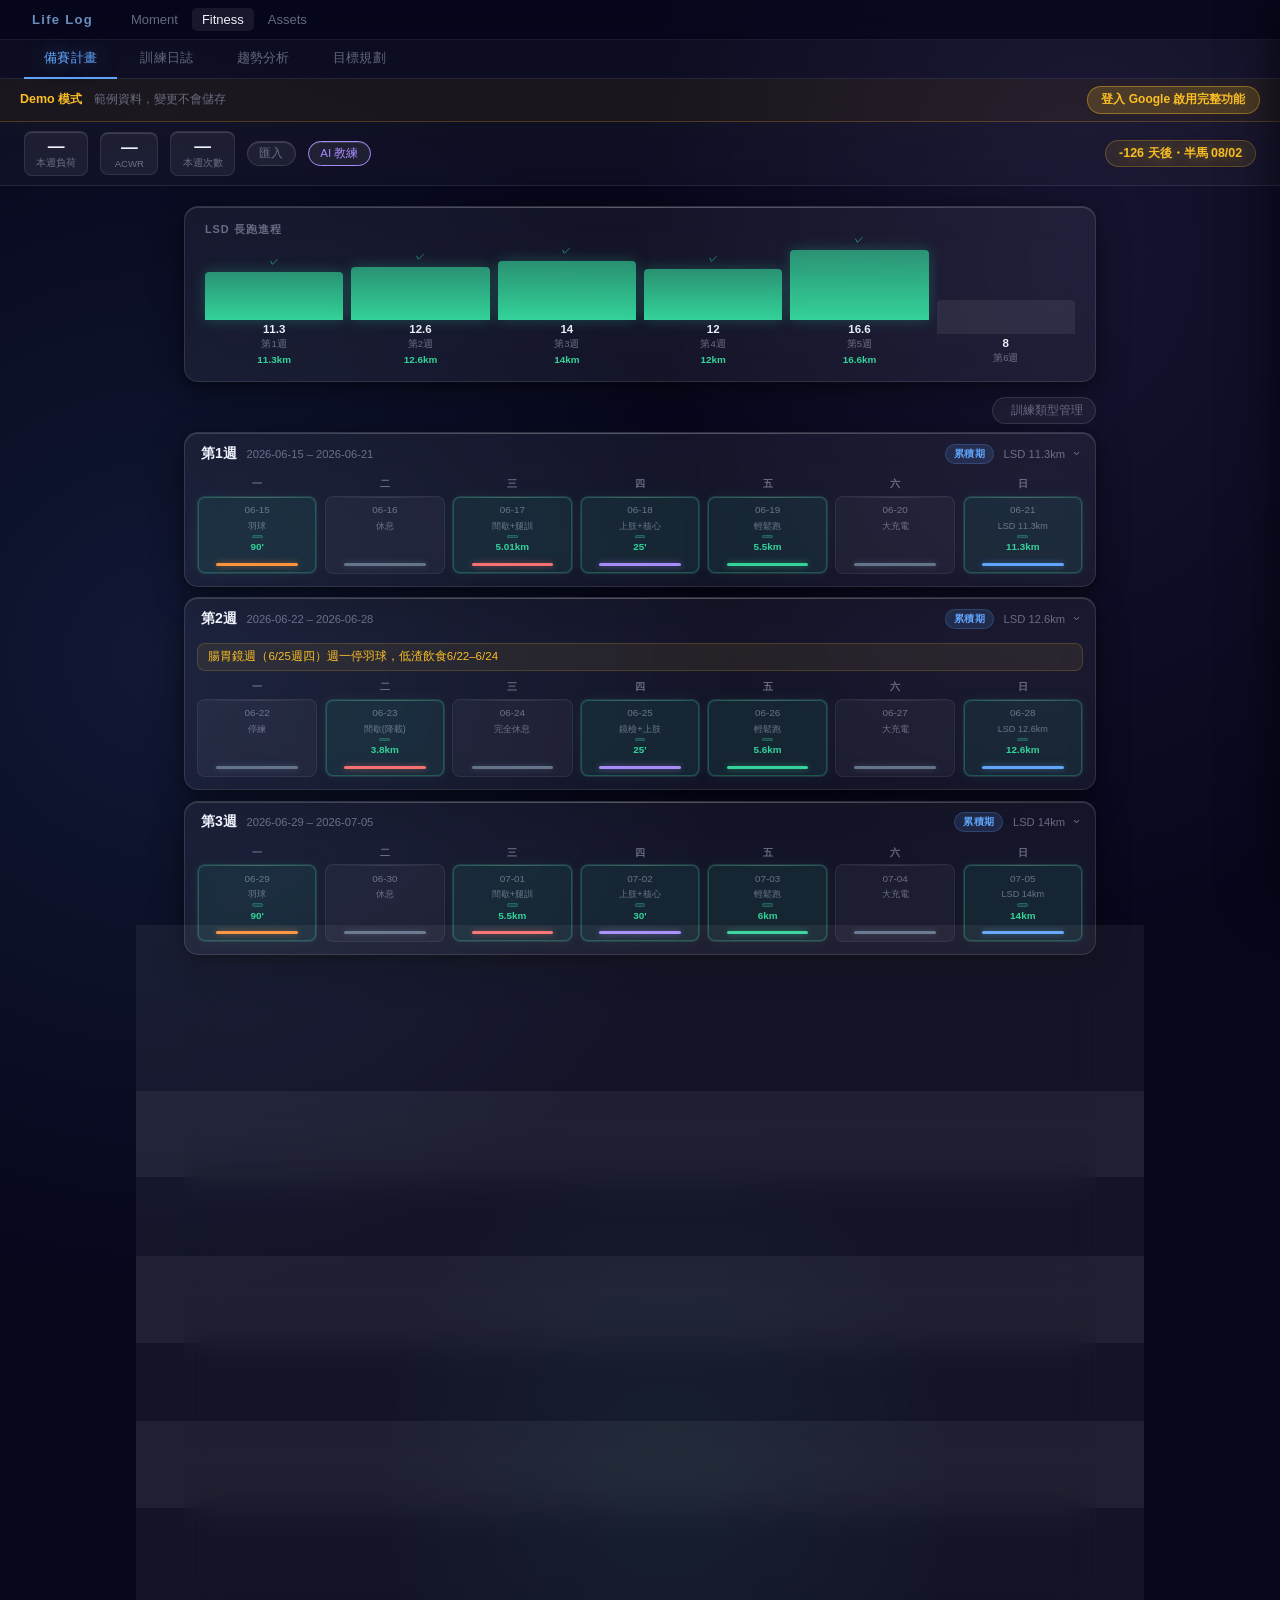
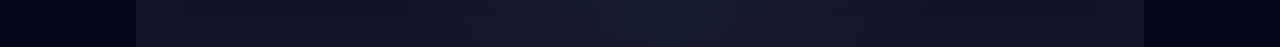
==== fitness/index.html @ f4dfaf72 "feat: rewrite FIT parser to read Record messages for running dynamics Replaces session-summary-only " ====
﻿<!DOCTYPE html>
<html lang="zh-TW">
<head>
<meta charset="UTF-8">
<meta name="viewport" content="width=device-width,initial-scale=1.0">
<title>Fitness — Life</title>
<script src="https://accounts.google.com/gsi/client" async></script>
<link rel="stylesheet" href="../shared/style.css">
<link rel="stylesheet" href="https://cdn-uicons.flaticon.com/2.6.0/uicons-regular-rounded/css/uicons-regular-rounded.css">
<style>
/* ════════════════════════════════════════════════════════════
   Design tokens — Glassmorphism dark theme
   ════════════════════════════════════════════════════════════ */
:root {
  /* Sport accent colors (brightened for dark glass) */
  --cb: #fb923c; --cr: #64748b; --ci: #f87171;
  --cs: #a78bfa; --ce: #34d399; --cl: #60a5fa; --crace: #fbbf24;

  /* Base surfaces */
  --bg:  #07071c;
  --bg2: rgba(255,255,255,0.055);
  --bg3: rgba(255,255,255,0.032);
  --fg:  #eef0fa;
  --fg2: rgba(220,225,255,0.42);
  --border: rgba(255,255,255,0.09);

  /* Glass system */
  --glass-bg:      rgba(255,255,255,0.055);
  --glass-blur:    blur(18px);
  --glass-border:  1px solid rgba(255,255,255,0.11);
  --glass-hi:      inset 0 1px 0 rgba(255,255,255,0.14);
  --glass-shadow:  0 8px 32px rgba(0,0,0,0.45), 0 2px 8px rgba(0,0,0,0.25);
  --glass-shadow-h:0 16px 48px rgba(0,0,0,0.55), 0 4px 16px rgba(0,0,0,0.3);

  /* Radii & timing */
  --r: 14px; --r-sm: 8px; --r-pill: 999px;
  --t: 200ms cubic-bezier(0.4,0,0.2,1);
}

/* ── Reset ───────────────────────────────────────────────── */
* { box-sizing: border-box; margin: 0; padding: 0; }
body {
  font-family: 'Helvetica Neue','PingFang TC',Arial,sans-serif;
  background: var(--bg);
  background-image:
    radial-gradient(ellipse 65% 55% at 12% 40%, rgba(96,165,250,.11) 0%, transparent 70%),
    radial-gradient(ellipse 55% 65% at 85% 15%, rgba(167,139,250,.09) 0%, transparent 65%),
    radial-gradient(ellipse 45% 42% at 52% 90%, rgba(52,211,153,.06) 0%, transparent 50%);
  color: var(--fg);
  min-height: 100vh;
}

/* ── Site nav glass override ─────────────────────────────── */
.site-nav {
  background: rgba(7,7,28,.75) !important;
  backdrop-filter: blur(20px) !important;
  -webkit-backdrop-filter: blur(20px) !important;
  border-bottom: 1px solid rgba(255,255,255,.08) !important;
}
.site-nav-links a { color: rgba(220,225,255,.45) !important; }
.site-nav-links a:hover { color: var(--fg) !important; }
.site-nav-links a.active { color: var(--fg) !important; background: rgba(255,255,255,.07) !important; }

/* ── View tabs ───────────────────────────────────────────── */
.view-tabs {
  display: flex;
  background: rgba(255,255,255,.025);
  border-bottom: 1px solid var(--border);
  padding: 0 1.5rem;
  gap: .2rem;
}
.view-tab {
  padding: .58rem 1.25rem; font-size: .83rem; cursor: pointer;
  border: none; background: none; color: var(--fg2);
  border-bottom: 2px solid transparent; margin-bottom: -1px;
  font-family: inherit; font-weight: 500; letter-spacing: .02em;
  transition: color var(--t);
}
.view-tab:hover { color: var(--fg); }
.view-tab.active {
  color: var(--cl);
  border-bottom-color: var(--cl);
  text-shadow: 0 0 20px rgba(96,165,250,.5);
}

/* ── Stats bar ───────────────────────────────────────────── */
#stats-bar {
  display: flex; align-items: center; gap: .75rem;
  padding: .6rem 1.5rem;
  background: rgba(255,255,255,.03);
  backdrop-filter: blur(12px);
  -webkit-backdrop-filter: blur(12px);
  border-bottom: 1px solid var(--border);
  flex-wrap: wrap;
  font-size: .75rem; color: var(--fg2);
}
.stat {
  display: flex; flex-direction: column; align-items: center;
  min-width: 58px;
  background: rgba(255,255,255,.055);
  border: 1px solid rgba(255,255,255,.09);
  border-radius: var(--r-sm);
  padding: .28rem .7rem;
  box-shadow: var(--glass-hi);
}
.stat-val { font-size: 1.05rem; font-weight: 800; color: var(--fg); line-height: 1.2; }
.stat span:last-child { font-size: .6rem; color: var(--fg2); }
#race-cntdwn {
  margin-left: auto; font-weight: 700; font-size: .78rem;
  color: var(--crace);
  background: rgba(251,191,36,.1);
  border: 1px solid rgba(251,191,36,.25);
  border-radius: var(--r-pill);
  padding: .25rem .8rem;
  text-shadow: 0 0 14px rgba(251,191,36,.4);
}
.import-btn {
  padding: .26rem .72rem; border-radius: var(--r-pill);
  background: rgba(255,255,255,.06);
  border: 1px solid rgba(255,255,255,.12);
  color: var(--fg2); cursor: pointer; font-size: .72rem;
  font-family: inherit; font-weight: 500;
  transition: all var(--t);
  box-shadow: var(--glass-hi);
}
.import-btn:hover {
  background: rgba(255,255,255,.11); color: var(--fg);
  border-color: rgba(255,255,255,.22);
  box-shadow: var(--glass-hi), 0 0 16px rgba(96,165,250,.15);
}

/* ── Main ────────────────────────────────────────────────── */
#main { padding: 1.25rem 1.5rem; max-width: 960px; margin: 0 auto; }

/* ── Glass card base (used by multiple components) ───────── */
.glass-card {
  background: var(--glass-bg);
  backdrop-filter: var(--glass-blur);
  -webkit-backdrop-filter: var(--glass-blur);
  border: var(--glass-border);
  border-radius: var(--r);
  box-shadow: var(--glass-shadow), var(--glass-hi);
  position: relative; overflow: hidden;
  transition: box-shadow var(--t), transform var(--t);
}
.glass-card::before {
  content: '';
  position: absolute; top: 0; left: 0; right: 0; height: 1px;
  background: linear-gradient(90deg,transparent,rgba(255,255,255,.18),transparent);
  pointer-events: none;
}
.glass-card:hover { box-shadow: var(--glass-shadow-h), var(--glass-hi); }

/* ── LSD Progress ────────────────────────────────────────── */
.lsd-box {
  background: var(--glass-bg);
  backdrop-filter: var(--glass-blur);
  -webkit-backdrop-filter: var(--glass-blur);
  border: var(--glass-border);
  border-radius: var(--r);
  padding: 1rem 1.25rem; margin-bottom: 1.1rem;
  box-shadow: var(--glass-shadow), var(--glass-hi);
  position: relative; overflow: hidden;
  transition: box-shadow var(--t);
}
.lsd-box::before {
  content: ''; position: absolute; top: 0; left: 0; right: 0; height: 1px;
  background: linear-gradient(90deg,transparent,rgba(255,255,255,.18),transparent);
}
.lsd-box h3 {
  font-size: .68rem; text-transform: uppercase;
  letter-spacing: .09em; color: var(--fg2); margin: 0 0 .8rem; font-weight: 600;
}
.lsd-dots { display: flex; align-items: flex-end; gap: .5rem; }
.lsd-dot {
  flex: 1; display: flex; flex-direction: column; align-items: center;
  gap: .2rem; cursor: pointer;
  transition: transform var(--t);
}
.lsd-dot:hover { transform: translateY(-2px); }
.lsd-bar-area { width: 100%; height: 70px; display: flex; align-items: flex-end; }
.lsd-bar {
  width: 100%; border-radius: 4px 4px 0 0;
  background: rgba(255,255,255,.08); position: relative;
  transition: height .4s cubic-bezier(.4,0,.2,1);
}
.lsd-bar.done     { background: linear-gradient(to top,var(--ce),rgba(52,211,153,.65));  box-shadow: 0 0 14px rgba(52,211,153,.28); }
.lsd-bar.current  { background: linear-gradient(to top,var(--cl),rgba(96,165,250,.65));  box-shadow: 0 0 14px rgba(96,165,250,.32); }
.lsd-bar.recovery { background: linear-gradient(to top,var(--ce),rgba(52,211,153,.45)); opacity: .75; }
.lsd-bar.peak     { background: linear-gradient(to top,var(--crace),rgba(251,191,36,.65)); box-shadow: 0 0 14px rgba(251,191,36,.28); }
.lsd-bar.taper    { background: linear-gradient(to top,var(--cs),rgba(167,139,250,.65));   box-shadow: 0 0 14px rgba(167,139,250,.28); }
.lsd-bar.future   { background: rgba(255,255,255,.07); }
.lsd-km      { font-size: .72rem; font-weight: 700; color: var(--fg); }
.lsd-wlabel  { font-size: .6rem;  color: var(--fg2); }
.lsd-actual-km { font-size: .62rem; color: var(--ce); font-weight: 700; }

/* ── Week cards ──────────────────────────────────────────── */
.week-card {
  background: var(--glass-bg);
  backdrop-filter: var(--glass-blur);
  -webkit-backdrop-filter: var(--glass-blur);
  border: var(--glass-border);
  border-radius: var(--r);
  margin-bottom: .65rem; overflow: hidden;
  box-shadow: var(--glass-shadow), var(--glass-hi);
  position: relative;
  transition: box-shadow var(--t);
}
.week-card::before {
  content: ''; position: absolute; top: 0; left: 0; right: 0; height: 1px;
  background: linear-gradient(90deg,transparent,rgba(255,255,255,.16),transparent);
  pointer-events: none;
}
.week-card.cur {
  border-color: rgba(96,165,250,.35);
  box-shadow: var(--glass-shadow), var(--glass-hi),
              0 0 0 1px rgba(96,165,250,.15), 0 0 28px rgba(96,165,250,.08);
}
.wk-hdr {
  display: flex; align-items: center; gap: .6rem;
  padding: .65rem 1rem; cursor: pointer; user-select: none;
  transition: background var(--t);
}
.wk-hdr:hover { background: rgba(255,255,255,.04); }
.wk-title { font-weight: 700; font-size: .88rem; }
.wk-dates { font-size: .7rem; color: var(--fg2); }
.wk-phase {
  font-size: .64rem; padding: .13rem .5rem; border-radius: var(--r-pill);
  margin-left: auto; font-weight: 600; letter-spacing: .03em;
}
.ph-build    { background: rgba(96,165,250,.14); color: var(--cl); border: 1px solid rgba(96,165,250,.22); }
.ph-recovery { background: rgba(52,211,153,.14); color: var(--ce); border: 1px solid rgba(52,211,153,.22); }
.ph-peak     { background: rgba(251,191,36,.14); color: var(--crace); border: 1px solid rgba(251,191,36,.22); }
.ph-taper    { background: rgba(167,139,250,.14); color: var(--cs); border: 1px solid rgba(167,139,250,.22); }
.ph-race     { background: rgba(251,191,36,.2); color: var(--crace); border: 1px solid rgba(251,191,36,.32); }
.wk-lsd-tag { font-size: .7rem; color: var(--fg2); }
.wk-chev    { color: var(--fg2); font-size: .8rem; transition: transform var(--t); }
.week-card.open .wk-chev { transform: rotate(90deg); }
.wk-body    { display: none; padding: .2rem .75rem .75rem; }
.week-card.open .wk-body { display: block; }
.wk-note {
  font-size: .72rem; color: var(--crace);
  background: rgba(251,191,36,.07); border: 1px solid rgba(251,191,36,.18);
  border-radius: var(--r-sm); padding: .35rem .65rem; margin-bottom: .6rem;
}
.day-hdr-row { display: grid; grid-template-columns: repeat(7,1fr); gap: .45rem; margin-bottom: .3rem; }
.day-hdr { text-align: center; font-size: .62rem; color: var(--fg2); font-weight: 600; }

/* ── Day cells ───────────────────────────────────────────── */
.day-grid { display: grid; grid-template-columns: repeat(7,1fr); gap: .45rem; }
.dc {
  background: rgba(255,255,255,.04);
  border: 1px solid rgba(255,255,255,.07);
  border-radius: var(--r-sm);
  padding: .45rem .3rem; min-height: 78px; cursor: pointer;
  display: flex; flex-direction: column; align-items: center;
  gap: .18rem; text-align: center;
  position: relative; overflow: hidden;
  transition: all var(--t);
}
.dc::before {
  content: ''; position: absolute; top: 0; left: 0; right: 0; height: 1px;
  background: linear-gradient(90deg,transparent,rgba(255,255,255,.11),transparent);
}
.dc:hover {
  background: rgba(255,255,255,.08);
  border-color: rgba(255,255,255,.16);
  transform: translateY(-1px);
  box-shadow: 0 6px 20px rgba(0,0,0,.35);
}
.dc:active { transform: scale(.98); }
.dc.today  {
  border-color: rgba(96,165,250,.5);
  background: rgba(96,165,250,.08);
  box-shadow: 0 0 0 1px rgba(96,165,250,.22), 0 0 20px rgba(96,165,250,.12);
}
.dc.has-entry { border-color: rgba(52,211,153,.35); }
.dc-date  { font-size: .62rem; color: var(--fg2); }
.dc-icon  { font-size: 1.1rem; }
.dc-label { font-size: .57rem; color: var(--fg2); line-height: 1.2; width: 100%; overflow: hidden; text-overflow: ellipsis; white-space: nowrap; }
.dc-badge { font-size: .57rem; padding: .05rem .28rem; border-radius: var(--r-pill); background: rgba(52,211,153,.17); color: var(--ce); border: 1px solid rgba(52,211,153,.25); }
.dc-actual{ font-size: .62rem; font-weight: 600; color: var(--ce); }
.dc-icon:empty { display:none; }
.dc-bar   { width: 75%; height: 3px; border-radius: 2px; margin-top: auto; }
.dc.type-badminton .dc-bar { background: var(--cb); box-shadow: 0 0 6px rgba(251,146,60,.5); }
.dc.type-rest      .dc-bar { background: var(--cr); }
.dc.type-intervals .dc-bar { background: var(--ci); box-shadow: 0 0 6px rgba(248,113,113,.4); }
.dc.type-strength  .dc-bar { background: var(--cs); box-shadow: 0 0 6px rgba(167,139,250,.5); }
.dc.type-easy      .dc-bar { background: var(--ce); box-shadow: 0 0 6px rgba(52,211,153,.4); }
.dc.type-lsd       .dc-bar { background: var(--cl); box-shadow: 0 0 6px rgba(96,165,250,.5); }
.dc.type-race      .dc-bar { background: var(--crace); box-shadow: 0 0 8px rgba(251,191,36,.5); }

/* ── Calendar view ───────────────────────────────────────── */
.cal-nav { display: flex; align-items: center; gap: .75rem; margin-bottom: 1rem; }
.cal-nav h2 { flex: 1; text-align: center; font-size: 1rem; font-weight: 700; }
.cal-nav button {
  background: rgba(255,255,255,.06); border: 1px solid rgba(255,255,255,.12);
  color: var(--fg); padding: .3rem .75rem; border-radius: var(--r-sm);
  cursor: pointer; font-family: inherit;
  transition: all var(--t); box-shadow: var(--glass-hi);
}
.cal-nav button:hover { background: rgba(255,255,255,.11); border-color: rgba(255,255,255,.22); }
.cal-dow-row { display: grid; grid-template-columns: repeat(7,1fr); gap: 3px; margin-bottom: 3px; }
.cal-dow { text-align: center; font-size: .65rem; color: var(--fg2); padding: .25rem 0; font-weight: 600; }
.cal-grid { display: grid; grid-template-columns: repeat(7,1fr); gap: 3px; }
.cal-day {
  background: rgba(255,255,255,.04);
  border: 1px solid rgba(255,255,255,.07);
  border-radius: var(--r-sm);
  padding: .35rem .4rem; min-height: 60px; cursor: pointer;
  position: relative; overflow: hidden;
  transition: all var(--t);
}
.cal-day::before {
  content: ''; position: absolute; top: 0; left: 0; right: 0; height: 1px;
  background: linear-gradient(90deg,transparent,rgba(255,255,255,.1),transparent);
}
.cal-day:hover {
  background: rgba(255,255,255,.08); border-color: rgba(255,255,255,.15);
  transform: translateY(-1px); box-shadow: 0 4px 16px rgba(0,0,0,.3);
}
.cal-day:active { transform: scale(.98); }
.cal-day.today {
  border-color: rgba(96,165,250,.5); background: rgba(96,165,250,.08);
  box-shadow: 0 0 16px rgba(96,165,250,.15);
}
.cal-day.dim { opacity: .25; pointer-events: none; }
.cal-day .dn { font-size: .7rem; color: var(--fg2); }
.cal-chips { display: flex; flex-wrap: wrap; gap: 2px; margin-top: .2rem; }
.cc { font-size: .55rem; padding: .08rem .28rem; border-radius: 3px; color: #fff; font-weight: 600; }

/* ── Trends view ─────────────────────────────────────────── */
.metric-cards {
  display: grid; grid-template-columns: repeat(auto-fill,minmax(140px,1fr));
  gap: .65rem; margin-bottom: 1.1rem;
}
.mc {
  background: var(--glass-bg);
  backdrop-filter: var(--glass-blur); -webkit-backdrop-filter: var(--glass-blur);
  border: var(--glass-border); border-radius: var(--r);
  padding: .85rem 1rem;
  box-shadow: var(--glass-shadow), var(--glass-hi);
  position: relative; overflow: hidden;
  transition: all var(--t);
}
.mc::before {
  content: ''; position: absolute; top: 0; left: 0; right: 0; height: 1px;
  background: linear-gradient(90deg,transparent,rgba(255,255,255,.2),transparent);
}
.mc:hover { transform: translateY(-2px); box-shadow: var(--glass-shadow-h), var(--glass-hi); }
.mc-lbl  { font-size: .65rem; color: var(--fg2); font-weight: 500; letter-spacing: .03em; }
.mc-val  { font-size: 1.4rem; font-weight: 800; color: var(--fg); line-height: 1.1; margin: .2rem 0 .1rem; }
.mc-unit { font-size: .65rem; color: var(--fg2); }

.chart-box {
  background: var(--glass-bg);
  backdrop-filter: var(--glass-blur); -webkit-backdrop-filter: var(--glass-blur);
  border: var(--glass-border); border-radius: var(--r);
  padding: 1rem 1.25rem; margin-bottom: .85rem;
  box-shadow: var(--glass-shadow), var(--glass-hi);
  position: relative; overflow: hidden;
  transition: box-shadow var(--t);
}
.chart-box::before {
  content: ''; position: absolute; top: 0; left: 0; right: 0; height: 1px;
  background: linear-gradient(90deg,transparent,rgba(255,255,255,.18),transparent);
}
.chart-box h3 {
  font-size: .7rem; color: var(--fg2); margin: 0 0 .75rem;
  text-transform: uppercase; letter-spacing: .08em; font-weight: 600;
}
.chart-box svg { display: block; width: 100%; overflow: visible; }

/* ── Panel overlay & slide ───────────────────────────────── */
#ov { position: fixed; inset: 0; background: rgba(0,0,0,.62); backdrop-filter: blur(5px); z-index: 900; display: none; }
#ov.open { display: block; }
#panel {
  position: fixed; right: 0; top: 0; bottom: 0; width: min(460px,100vw);
  background: rgba(10,10,28,.9);
  backdrop-filter: blur(24px); -webkit-backdrop-filter: blur(24px);
  border-left: 1px solid rgba(255,255,255,.1);
  box-shadow: -8px 0 40px rgba(0,0,0,.5), var(--glass-hi);
  transform: translateX(100%);
  transition: transform .28s cubic-bezier(.4,0,.2,1);
  z-index: 901; display: flex; flex-direction: column;
}
#panel.open { transform: none; }
#phdr {
  display: flex; align-items: center; gap: .5rem;
  padding: .85rem 1rem;
  border-bottom: 1px solid rgba(255,255,255,.08);
  background: rgba(255,255,255,.03);
}
#p-date { font-weight: 700; font-size: .95rem; }
#p-plan { font-size: .72rem; color: var(--fg2); }
#p-close {
  margin-left: auto;
  background: rgba(255,255,255,.07); border: 1px solid rgba(255,255,255,.12);
  color: var(--fg2); font-size: 1rem; cursor: pointer;
  width: 28px; height: 28px; border-radius: 50%;
  display: flex; align-items: center; justify-content: center;
  transition: all var(--t);
}
#p-close:hover { background: rgba(255,255,255,.14); color: var(--fg); }
#pbody { flex: 1; overflow-y: auto; padding: 1rem; }
#pftr {
  padding: .75rem 1rem; border-top: 1px solid rgba(255,255,255,.08);
  display: flex; gap: .45rem; background: rgba(255,255,255,.02);
}

/* ── Panel buttons ───────────────────────────────────────── */
.btn-p {
  flex: 1; padding: .52rem; border-radius: var(--r-sm);
  background: linear-gradient(135deg,rgba(96,165,250,.9),rgba(59,130,246,.85));
  color: #fff; border: 1px solid rgba(96,165,250,.45);
  cursor: pointer; font-size: .82rem; font-weight: 700; font-family: inherit;
  transition: all var(--t); box-shadow: 0 0 16px rgba(96,165,250,.25);
}
.btn-p:hover { box-shadow: 0 0 28px rgba(96,165,250,.45); }
.btn-p:active { transform: scale(.98); }
.btn-d {
  padding: .52rem .75rem; border-radius: var(--r-sm);
  background: rgba(239,68,68,.1); color: #f87171;
  border: 1px solid rgba(239,68,68,.25); cursor: pointer;
  font-size: .82rem; font-family: inherit; transition: all var(--t);
}
.btn-d:hover { background: rgba(239,68,68,.2); box-shadow: 0 0 16px rgba(239,68,68,.18); }
.btn-c {
  padding: .52rem .75rem; border-radius: var(--r-sm);
  background: rgba(255,255,255,.06); color: var(--fg2);
  border: 1px solid rgba(255,255,255,.1); cursor: pointer;
  font-size: .82rem; font-family: inherit; transition: all var(--t);
}
.btn-c:hover { background: rgba(255,255,255,.1); color: var(--fg); }

/* ── Form elements ───────────────────────────────────────── */
.fr { margin-bottom: .65rem; }
.fr label { display: block; font-size: .7rem; color: var(--fg2); margin-bottom: .28rem; font-weight: 500; }
.fr input,.fr select,.fr textarea {
  width: 100%; background: rgba(255,255,255,.05);
  border: 1px solid rgba(255,255,255,.1); color: var(--fg);
  border-radius: var(--r-sm); padding: .42rem .6rem;
  font-size: .82rem; font-family: inherit; transition: border-color var(--t);
}
.fr input:focus,.fr select:focus,.fr textarea:focus {
  outline: none; border-color: rgba(96,165,250,.5);
  box-shadow: 0 0 0 3px rgba(96,165,250,.08);
}
.fr textarea { resize: vertical; min-height: 52px; }
.two-col { display: grid; grid-template-columns: 1fr 1fr; gap: .45rem; }

/* RPE */
.rpe-row { display: flex; gap: .3rem; flex-wrap: wrap; }
.rb {
  width: 1.9rem; height: 1.9rem; border-radius: 50%;
  border: 1px solid rgba(255,255,255,.1);
  background: rgba(255,255,255,.05); color: var(--fg2);
  cursor: pointer; font-size: .75rem;
  display: flex; align-items: center; justify-content: center;
  font-family: inherit; transition: all var(--t);
}
.rb:hover { background: rgba(255,255,255,.1); color: var(--fg); }
.rb.on {
  background: linear-gradient(135deg,rgba(96,165,250,.9),rgba(59,130,246,.8));
  border-color: rgba(96,165,250,.55); color: #fff;
  box-shadow: 0 0 12px rgba(96,165,250,.35);
}

/* Type pills */
.type-row { display: flex; gap: .35rem; flex-wrap: wrap; }
.tb {
  padding: .22rem .6rem; border-radius: var(--r-pill); font-size: .72rem;
  cursor: pointer; border: 1px solid rgba(255,255,255,.1);
  background: rgba(255,255,255,.05); color: var(--fg2);
  font-family: inherit; transition: all var(--t);
}
.tb:hover { background: rgba(255,255,255,.09); color: var(--fg); }
.tb.on { color: #fff; border-color: transparent; }
.tb[data-v="badminton"].on { background: rgba(251,146,60,.75);  box-shadow: 0 0 10px rgba(251,146,60,.3); }
.tb[data-v="rest"].on      { background: rgba(100,116,139,.75); }
.tb[data-v="intervals"].on { background: rgba(248,113,113,.75); box-shadow: 0 0 10px rgba(248,113,113,.3); }
.tb[data-v="strength"].on  { background: rgba(167,139,250,.75); box-shadow: 0 0 10px rgba(167,139,250,.3); }
.tb[data-v="easy"].on      { background: rgba(52,211,153,.75);  box-shadow: 0 0 10px rgba(52,211,153,.3); }
.tb[data-v="lsd"].on       { background: rgba(96,165,250,.75);  box-shadow: 0 0 10px rgba(96,165,250,.3); }
.tb[data-v="other"].on     { background: rgba(107,114,128,.75); }

/* Status */
.stat-row { display: flex; gap: .4rem; }
.sb {
  flex: 1; padding: .32rem; border-radius: var(--r-sm); font-size: .7rem;
  cursor: pointer; border: 1px solid rgba(255,255,255,.09);
  background: rgba(255,255,255,.04); color: var(--fg2);
  text-align: center; font-family: inherit; transition: all var(--t);
}
.sb:hover { background: rgba(255,255,255,.08); }
.sb.on.done { background: rgba(52,211,153,.14); border-color: rgba(52,211,153,.4); color: var(--ce); box-shadow: 0 0 12px rgba(52,211,153,.14); }
.sb.on.skip { background: rgba(107,114,128,.14); border-color: #6b7280; color: #9ca3af; }

/* Collapsible */
details.coll summary {
  cursor: pointer; font-size: .7rem; color: var(--fg2);
  list-style: none; display: flex; align-items: center; gap: .3rem;
  padding: .4rem 0; border-top: 1px solid rgba(255,255,255,.07);
  margin-top: .45rem; font-weight: 500; transition: color var(--t);
}
details.coll summary:hover { color: var(--fg); }
details.coll summary::before { content: '▶'; font-size: .55rem; }
details.coll[open] summary::before { content: '▼'; }
.ex-list { list-style: none; padding: 0; margin: .35rem 0 0; }
.ex-list li {
  display: flex; align-items: center; gap: .45rem;
  padding: .3rem 0; font-size: .78rem;
  border-bottom: 1px solid rgba(255,255,255,.05);
}
.ex-list li:last-child { border: none; }
.ex-list input[type="checkbox"] { width: auto; accent-color: var(--cl); }
.ex-sets { font-size: .65rem; color: var(--fg2); margin-left: auto; }
.plan-hint {
  font-size: .68rem; color: var(--fg2);
  background: rgba(255,255,255,.04); border: 1px solid rgba(255,255,255,.08);
  border-radius: var(--r-sm); padding: .45rem .6rem; margin-top: .5rem; line-height: 1.55;
}

/* ── Import modal ────────────────────────────────────────── */
#imp-ov { position: fixed; inset: 0; background: rgba(0,0,0,.65); backdrop-filter: blur(6px); z-index: 902; display: none; }
#imp-ov.open { display: block; }
#imp-modal {
  position: fixed; top: 50%; left: 50%; transform: translate(-50%,-50%);
  background: rgba(10,10,28,.9);
  backdrop-filter: blur(24px); -webkit-backdrop-filter: blur(24px);
  border: 1px solid rgba(255,255,255,.12); border-radius: 16px;
  box-shadow: 0 24px 80px rgba(0,0,0,.6), var(--glass-hi);
  width: min(660px,96vw); max-height: 82vh; display: none; flex-direction: column; z-index: 903;
}
#imp-modal.open { display: flex; }
#imp-hdr {
  display: flex; align-items: center; padding: .85rem 1.1rem;
  border-bottom: 1px solid rgba(255,255,255,.08);
  font-weight: 700; font-size: .92rem; gap: .5rem;
  background: rgba(255,255,255,.03);
}
#imp-hdr button {
  margin-left: auto; background: rgba(255,255,255,.07);
  border: 1px solid rgba(255,255,255,.12); color: var(--fg2); font-size: 1rem;
  cursor: pointer; width: 28px; height: 28px; border-radius: 50%;
  display: flex; align-items: center; justify-content: center; transition: all var(--t);
}
#imp-hdr button:hover { background: rgba(255,255,255,.13); color: var(--fg); }
#imp-body { flex: 1; overflow-y: auto; padding: 1rem; }
#imp-ftr {
  display: none; flex-wrap: wrap; gap: .5rem; align-items: center;
  padding: .75rem 1.1rem; border-top: 1px solid rgba(255,255,255,.08);
  background: rgba(255,255,255,.02);
}
#imp-count { font-size: .72rem; color: var(--fg2); margin-left: auto; }
.imp-drop {
  display: flex; flex-direction: column; align-items: center; gap: .4rem;
  border: 2px dashed rgba(255,255,255,.15); border-radius: var(--r);
  padding: 2rem 1rem; cursor: pointer; text-align: center;
  font-size: .82rem; color: var(--fg2); transition: all var(--t);
}
.imp-drop:hover,.imp-drop:focus-within {
  border-color: rgba(96,165,250,.5); background: rgba(96,165,250,.04); color: var(--fg);
}
.imp-drop input[type=file] { display: none; }
.imp-ico { font-size: 2.2rem; }
.imp-sub { font-size: .7rem; margin-top: .1rem; color: var(--fg2); }
.imp-tbl { width: 100%; border-collapse: collapse; font-size: .73rem; margin-top: .75rem; }
.imp-tbl th {
  text-align: left; padding: .3rem .4rem;
  border-bottom: 1px solid rgba(255,255,255,.1);
  color: var(--fg2); font-weight: 600; font-size: .65rem;
  letter-spacing: .04em; text-transform: uppercase;
}
.imp-tbl td { padding: .3rem .4rem; border-bottom: 1px solid rgba(255,255,255,.04); vertical-align: middle; }
.imp-tbl tr.skip td { opacity: .35; text-decoration: line-through; }
.imp-dot { display: inline-block; width: 7px; height: 7px; border-radius: 50%; margin-right: 3px; vertical-align: middle; }

/* ── AI coach modal ──────────────────────────────────────── */
#ai-ov { position: fixed; inset: 0; background: rgba(0,0,0,.65); backdrop-filter: blur(6px); z-index: 902; display: none; }
#ai-ov.open { display: block; }
#ai-modal {
  position: fixed; top: 50%; left: 50%; transform: translate(-50%,-50%);
  background: rgba(10,10,28,.9);
  backdrop-filter: blur(24px); -webkit-backdrop-filter: blur(24px);
  border: 1px solid rgba(167,139,250,.25); border-radius: 16px;
  box-shadow: 0 24px 80px rgba(0,0,0,.6), 0 0 40px rgba(167,139,250,.07), var(--glass-hi);
  width: min(680px,96vw); max-height: 86vh; display: none; flex-direction: column; z-index: 903;
}
#ai-modal.open { display: flex; }
#ai-hdr {
  display: flex; align-items: center; padding: .85rem 1.1rem;
  border-bottom: 1px solid rgba(167,139,250,.15);
  font-weight: 700; font-size: .92rem; gap: .5rem;
  background: rgba(167,139,250,.04);
}
#ai-hdr button {
  margin-left: auto; background: rgba(255,255,255,.07);
  border: 1px solid rgba(255,255,255,.12); color: var(--fg2); font-size: 1rem;
  cursor: pointer; width: 28px; height: 28px; border-radius: 50%;
  display: flex; align-items: center; justify-content: center; transition: all var(--t);
}
#ai-hdr button:hover { background: rgba(255,255,255,.13); color: var(--fg); }
#ai-body { flex: 1; overflow-y: auto; padding: 1rem; font-size: .82rem; line-height: 1.7; }
#ai-key-row {
  display: none; gap: .45rem; align-items: center;
  margin-bottom: .85rem; padding: .65rem .75rem;
  background: rgba(255,255,255,.04); border-radius: var(--r-sm);
  border: 1px solid rgba(255,255,255,.1);
}
#ai-key-row label { font-size: .7rem; color: var(--fg2); white-space: nowrap; }
#ai-key-inp {
  flex: 1; background: rgba(255,255,255,.06); border: 1px solid rgba(255,255,255,.1);
  color: var(--fg); border-radius: 5px; padding: .3rem .5rem;
  font-size: .78rem; font-family: inherit;
}
.ai-run-btn {
  padding: .35rem .9rem; border-radius: var(--r-sm);
  background: linear-gradient(135deg,rgba(167,139,250,.9),rgba(139,92,246,.85));
  color: #fff; border: 1px solid rgba(167,139,250,.4);
  cursor: pointer; font-size: .8rem; font-weight: 700;
  font-family: inherit; white-space: nowrap;
  transition: all var(--t); box-shadow: 0 0 16px rgba(167,139,250,.25);
}
.ai-run-btn:hover { box-shadow: 0 0 28px rgba(167,139,250,.45); }
.ai-run-btn:active { transform: scale(.98); }
.ai-run-btn:disabled { opacity: .45; cursor: default; box-shadow: none; }
.ai-loading { text-align: center; padding: 2rem; color: var(--fg2); font-size: .82rem; }
.ai-spinner {
  display: inline-block; width: 1.4rem; height: 1.4rem;
  border: 2px solid rgba(255,255,255,.1); border-top-color: var(--cs);
  border-radius: 50%; animation: spin .7s linear infinite;
  vertical-align: middle; margin-right: .5rem;
}
@keyframes spin { to { transform: rotate(360deg); } }
.ai-resp h3  { font-size: .82rem; font-weight: 700; margin: 1rem 0 .35rem; color: var(--crace); }
.ai-resp h4  { font-size: .8rem;  font-weight: 700; margin: .75rem 0 .25rem; color: var(--cl); }
.ai-resp ul  { padding-left: 1.1rem; margin: .25rem 0; }
.ai-resp li  { margin: .2rem 0; }
.ai-resp strong { color: var(--fg); }
.ai-resp p   { margin: .3rem 0; }
.ai-note {
  font-size: .68rem; color: var(--fg2); margin-top: .6rem;
  padding: .4rem .65rem; background: rgba(255,255,255,.04);
  border-radius: 5px; border: 1px solid rgba(255,255,255,.07);
}

/* ── Auth overlay ────────────────────────────────────────── */
#auth-ov {
  position: fixed; inset: 0;
  background: rgba(7,7,28,.94);
  backdrop-filter: blur(20px); -webkit-backdrop-filter: blur(20px);
  z-index: 1000; display: flex; flex-direction: column;
  align-items: center; justify-content: center; gap: 1rem;
}
#auth-ov.gone { display: none; }
#auth-ov h2 { font-size: 1.4rem; font-weight: 800; }
#auth-ov p  { color: var(--fg2); font-size: .9rem; }
.g-btn {
  padding: .6rem 1.6rem; border-radius: var(--r-pill);
  background: linear-gradient(135deg,rgba(96,165,250,.9),rgba(59,130,246,.85));
  color: #fff; border: 1px solid rgba(96,165,250,.5);
  cursor: pointer; font-size: .95rem; font-weight: 700; font-family: inherit;
  transition: all var(--t); box-shadow: 0 0 24px rgba(96,165,250,.3);
}
.g-btn:hover { box-shadow: 0 0 40px rgba(96,165,250,.5); transform: translateY(-1px); }

/* ── Goals view ─────────────────────────────────────────────────────────── */
.goals-hd { display:flex; align-items:center; justify-content:space-between; margin-bottom:1rem; }
.goals-hd h3 { font-size:1rem; font-weight:700; }
.goals-add-btn {
  display:inline-flex; align-items:center; gap:.35rem;
  padding:.38rem .9rem; border-radius:var(--r-pill); cursor:pointer; font-family:inherit;
  background:rgba(96,165,250,.12); border:1px solid rgba(96,165,250,.3); color:var(--cl);
  font-size:.78rem; font-weight:600; transition:all var(--t);
}
.goals-add-btn:hover { background:rgba(96,165,250,.22); border-color:rgba(96,165,250,.5); }
.goals-empty { text-align:center; padding:3rem 1rem; color:var(--fg2); }
.goals-empty i { font-size:2.4rem; opacity:.38; margin-bottom:.6rem; display:block; }
.goals-empty p { font-size:.85rem; line-height:1.7; }
.goal-card {
  background:var(--glass-bg); backdrop-filter:var(--glass-blur); -webkit-backdrop-filter:var(--glass-blur);
  border:var(--glass-border); border-radius:var(--r); padding:1rem 1.1rem;
  box-shadow:var(--glass-shadow),var(--glass-hi); margin-bottom:.75rem; transition:box-shadow var(--t);
}
.goal-card:hover { box-shadow:var(--glass-shadow-h),var(--glass-hi); }
.goal-card.completed,.goal-card.dnf { opacity:.72; }
.goal-card.cancelled { opacity:.48; }
.gc-head { display:flex; align-items:center; justify-content:space-between; margin-bottom:.55rem; flex-wrap:wrap; gap:.35rem; }
.gc-icon-name { display:flex; align-items:center; gap:.45rem; min-width:0; }
.gc-sport-icon { font-size:1.05rem; color:var(--cl); flex-shrink:0; }
.gc-name { font-size:.95rem; font-weight:700; }
.gc-sport-label { font-size:.62rem; color:var(--fg2); background:rgba(255,255,255,.07); padding:.1rem .42rem; border-radius:var(--r-pill); flex-shrink:0; }
.gcd { font-size:.7rem; font-weight:700; padding:.18rem .62rem; border-radius:var(--r-pill); flex-shrink:0; }
.gcd-future    { background:rgba(251,191,36,.15);  color:var(--crace); border:1px solid rgba(251,191,36,.3); }
.gcd-past      { background:rgba(100,116,139,.12); color:var(--cr);    border:1px solid rgba(100,116,139,.22); }
.gcd-completed { background:rgba(52,211,153,.12);  color:var(--ce);    border:1px solid rgba(52,211,153,.3); }
.gcd-dnf       { background:rgba(248,113,113,.12); color:var(--ci);    border:1px solid rgba(248,113,113,.25); }
.gcd-cancelled { background:rgba(255,255,255,.06); color:var(--fg2);   border:1px solid rgba(255,255,255,.1); }
.gc-meta { display:flex; flex-wrap:wrap; gap:.45rem .85rem; font-size:.72rem; color:var(--fg2); margin-bottom:.45rem; align-items:center; }
.gc-meta i { font-size:.68rem; opacity:.72; }
.gc-url { color:var(--cl); text-decoration:none; display:inline-flex; align-items:center; gap:.25rem; }
.gc-url:hover { text-decoration:underline; }
.gc-chips { display:flex; flex-wrap:wrap; gap:.32rem; margin-bottom:.45rem; }
.gtag { font-size:.67rem; background:rgba(96,165,250,.1); border:1px solid rgba(96,165,250,.2); color:var(--cl); padding:.1rem .5rem; border-radius:var(--r-pill); }
.gc-note { font-size:.74rem; color:var(--fg2); margin-bottom:.55rem; line-height:1.6; white-space:pre-wrap; }
.gc-actions { display:flex; gap:.38rem; justify-content:flex-end; border-top:1px solid rgba(255,255,255,.06); padding-top:.48rem; margin-top:.1rem; }
.gc-actions button { font-size:.72rem; background:rgba(255,255,255,.05); border:1px solid rgba(255,255,255,.1); color:var(--fg2); padding:.22rem .58rem; border-radius:var(--r-sm); cursor:pointer; font-family:inherit; display:inline-flex; align-items:center; gap:.28rem; transition:all var(--t); }
.gc-actions button:hover { background:rgba(255,255,255,.1); color:var(--fg); }
.gc-del:hover { background:rgba(248,113,113,.1)!important; color:var(--ci)!important; border-color:rgba(248,113,113,.25)!important; }
/* ── Goal modal ── */
#goal-ov { position:fixed; inset:0; background:rgba(0,0,0,.65); backdrop-filter:blur(6px); z-index:902; display:none; }
#goal-ov.open { display:block; }
#goal-modal {
  position:fixed; top:50%; left:50%; transform:translate(-50%,-50%);
  background:rgba(10,10,28,.92); backdrop-filter:blur(24px); -webkit-backdrop-filter:blur(24px);
  border:1px solid rgba(255,255,255,.12); border-radius:16px;
  box-shadow:0 24px 80px rgba(0,0,0,.6),var(--glass-hi);
  width:min(560px,96vw); max-height:88vh; display:none; flex-direction:column; z-index:903;
}
#goal-modal.open { display:flex; }
#gm-hdr { display:flex; align-items:center; padding:.85rem 1.1rem; border-bottom:1px solid rgba(255,255,255,.08); font-weight:700; font-size:.92rem; background:rgba(255,255,255,.03); }
#gm-hdr button { margin-left:auto; background:rgba(255,255,255,.07); border:1px solid rgba(255,255,255,.12); color:var(--fg2); font-size:1rem; cursor:pointer; width:28px; height:28px; border-radius:50%; display:flex; align-items:center; justify-content:center; transition:all var(--t); }
#gm-hdr button:hover { background:rgba(255,255,255,.13); color:var(--fg); }
#gm-body { flex:1; overflow-y:auto; padding:1rem 1.1rem; display:flex; flex-direction:column; gap:.7rem; }
.gm-row { display:flex; flex-direction:column; gap:.22rem; }
.gm-row label { font-size:.65rem; color:var(--fg2); font-weight:600; letter-spacing:.04em; text-transform:uppercase; }
.gm-row input,.gm-row select,.gm-row textarea {
  background:rgba(255,255,255,.06); border:1px solid rgba(255,255,255,.1); color:var(--fg);
  border-radius:var(--r-sm); padding:.42rem .62rem; font-family:inherit; font-size:.82rem;
  transition:border-color var(--t); outline:none; width:100%;
}
.gm-row input:focus,.gm-row select:focus,.gm-row textarea:focus { border-color:rgba(96,165,250,.5); background:rgba(96,165,250,.04); }
.gm-row select option { background:#0e0e24; }
.gm-row textarea { resize:vertical; min-height:54px; }
.gm-2col { display:grid; grid-template-columns:1fr 1fr; gap:.55rem; }
.gm-url-row { display:flex; gap:.4rem; }
.gm-url-row input { flex:1; }
.gm-parse-btn { flex-shrink:0; padding:.38rem .7rem; border-radius:var(--r-sm); cursor:pointer; background:rgba(96,165,250,.1); border:1px solid rgba(96,165,250,.28); color:var(--cl); font-size:.72rem; font-family:inherit; font-weight:600; transition:all var(--t); white-space:nowrap; display:inline-flex; align-items:center; gap:.25rem; }
.gm-parse-btn:disabled { opacity:.38; cursor:not-allowed; }
.gm-parse-btn:not(:disabled):hover { background:rgba(96,165,250,.2); border-color:rgba(96,165,250,.5); }
.gm-parse-status { font-size:.7rem; min-height:.9rem; line-height:1.4; }
.gm-sec-hd { font-size:.67rem; font-weight:700; color:var(--fg2); letter-spacing:.06em; text-transform:uppercase; padding:.15rem 0; border-bottom:1px solid rgba(255,255,255,.07); }
#gm-ftr { display:flex; gap:.5rem; justify-content:flex-end; padding:.75rem 1.1rem; border-top:1px solid rgba(255,255,255,.08); background:rgba(255,255,255,.02); flex-shrink:0; }
.gm-cancel { padding:.42rem 1rem; border-radius:var(--r-pill); cursor:pointer; font-family:inherit; background:rgba(255,255,255,.05); border:1px solid rgba(255,255,255,.1); color:var(--fg2); font-size:.8rem; transition:all var(--t); }
.gm-cancel:hover { background:rgba(255,255,255,.1); color:var(--fg); }
.gm-save { padding:.42rem 1.2rem; border-radius:var(--r-pill); cursor:pointer; font-family:inherit; background:linear-gradient(135deg,rgba(96,165,250,.22),rgba(96,165,250,.12)); border:1px solid rgba(96,165,250,.38); color:var(--cl); font-size:.8rem; font-weight:700; transition:all var(--t); display:inline-flex; align-items:center; gap:.3rem; }
.gm-save:hover { background:linear-gradient(135deg,rgba(96,165,250,.38),rgba(96,165,250,.22)); border-color:rgba(96,165,250,.6); color:#fff; }

/* ── Day cell 5-state colors ── */
.dc.state-done    { background:rgba(52,211,153,.09); box-shadow:0 0 0 1px rgba(52,211,153,.28) inset,0 0 14px rgba(52,211,153,.07); }
.dc.state-quick   { background:rgba(96,165,250,.07); box-shadow:0 0 0 1px rgba(96,165,250,.28) inset,0 0 14px rgba(96,165,250,.07); }
.dc.state-partial { background:rgba(251,191,36,.07); box-shadow:0 0 0 1px rgba(251,191,36,.25) inset; }
.dc.state-skip    { background:rgba(255,255,255,.02); opacity:.45; }
.dc.state-missed  { background:rgba(248,113,113,.05); box-shadow:0 0 0 1px rgba(248,113,113,.18) inset; opacity:.75; }
.dc-badge-missed  { background:rgba(248,113,113,.15) !important; color:var(--ci) !important; border-color:rgba(248,113,113,.28) !important; font-size:.55rem !important; }
.dc.state-quick .dc-badge  { background:rgba(96,165,250,.17); color:var(--cl); border-color:rgba(96,165,250,.3); }
.dc.state-partial .dc-badge{ background:rgba(251,191,36,.17); color:var(--crace); border-color:rgba(251,191,36,.3); }

/* ── Goal card progress ── */
.gc-progress { margin-top:.5rem; padding:.5rem .6rem; border-radius:var(--r-sm); background:rgba(255,255,255,.04); border:1px solid rgba(255,255,255,.07); }
.gc-progress-title { font-size:.6rem; color:var(--fg2); text-transform:uppercase; letter-spacing:.06em; margin-bottom:.35rem; font-weight:600; }
.gc-prog-grid { display:grid; grid-template-columns:repeat(2,1fr); gap:.25rem .5rem; }
.gc-prog-item { font-size:.68rem; color:var(--fg2); }
.gc-prog-item strong { color:var(--fg); font-weight:700; }
.gc-prog-acwr { font-size:.65rem; padding:.1rem .4rem; border-radius:var(--r-pill); display:inline-block; margin-top:.25rem; }
.gc-prog-acwr.safe   { background:rgba(52,211,153,.13); color:var(--ce); border:1px solid rgba(52,211,153,.28); }
.gc-prog-acwr.high   { background:rgba(248,113,113,.13); color:var(--ci); border:1px solid rgba(248,113,113,.28); }
.gc-prog-acwr.low    { background:rgba(251,191,36,.12); color:var(--crace); border:1px solid rgba(251,191,36,.25); }
.goal-card { cursor:pointer; transition:all var(--t); }
.goal-card:hover { transform:translateY(-2px); box-shadow:var(--glass-shadow-h),var(--glass-hi); }

/* ── Type Manager ── */
.plan-tools { display:flex; justify-content:flex-end; margin:-.2rem 0 .5rem; }
.plan-tool-btn {
  display:inline-flex; align-items:center; gap:.35rem; font-size:.72rem; font-family:inherit;
  padding:.32rem .75rem; border-radius:var(--r-pill); cursor:pointer;
  background:rgba(255,255,255,.06); border:1px solid rgba(255,255,255,.12); color:var(--fg2);
  transition:all var(--t);
}
.plan-tool-btn:hover { background:rgba(255,255,255,.11); color:var(--fg); }
#tm-ov { position:fixed; inset:0; background:rgba(0,0,0,.65); backdrop-filter:blur(6px); z-index:902; display:none; }
#tm-ov.open { display:block; }
#tm-modal {
  position:fixed; top:50%; left:50%; transform:translate(-50%,-50%);
  background:rgba(10,10,28,.92); backdrop-filter:blur(24px); -webkit-backdrop-filter:blur(24px);
  border:1px solid rgba(255,255,255,.12); border-radius:16px;
  box-shadow:0 24px 80px rgba(0,0,0,.6),var(--glass-hi);
  width:min(600px,96vw); max-height:88vh; display:none; flex-direction:column; z-index:903;
}
#tm-modal.open { display:flex; }
#tm-hdr { display:flex; align-items:center; padding:.85rem 1.1rem; border-bottom:1px solid rgba(255,255,255,.08); font-weight:700; font-size:.92rem; background:rgba(255,255,255,.03); border-radius:16px 16px 0 0; }
#tm-hdr .tm-close { margin-left:auto; background:rgba(255,255,255,.07); border:1px solid rgba(255,255,255,.12); color:var(--fg2); font-size:1rem; cursor:pointer; width:28px; height:28px; border-radius:50%; display:flex; align-items:center; justify-content:center; transition:all var(--t); }
#tm-hdr .tm-close:hover { background:rgba(255,255,255,.13); color:var(--fg); }
#tm-body { flex:1; overflow-y:auto; padding:1rem 1.1rem; }
.tm-col-hdr { display:grid; grid-template-columns:28px 32px 90px 1fr 1fr 80px 28px; gap:.45rem; align-items:center; font-size:.6rem; color:var(--fg2); text-transform:uppercase; letter-spacing:.05em; padding:0 .5rem .4rem; border-bottom:1px solid rgba(255,255,255,.07); margin-bottom:.45rem; }
.tm-row { display:grid; grid-template-columns:28px 32px 90px 1fr 1fr 80px 28px; gap:.45rem; align-items:center; padding:.4rem .5rem; border-radius:var(--r-sm); margin-bottom:.32rem; background:rgba(255,255,255,.03); border:1px solid rgba(255,255,255,.06); transition:background var(--t); }
.tm-row:hover { background:rgba(255,255,255,.06); }
.tm-color { width:28px; height:28px; border-radius:6px; border:1px solid rgba(255,255,255,.2); cursor:pointer; padding:0; background:none; overflow:hidden; }
.tm-icon-prev { font-size:1rem; text-align:center; line-height:1; }
.tm-key { font-size:.65rem; font-family:monospace; background:rgba(255,255,255,.07); border:1px solid rgba(255,255,255,.1); border-radius:var(--r-sm); padding:.25rem .45rem; color:var(--fg2); width:100%; }
.tm-inp { font-size:.75rem; background:rgba(255,255,255,.05); border:1px solid rgba(255,255,255,.1); border-radius:var(--r-sm); padding:.3rem .5rem; color:var(--fg); width:100%; font-family:inherit; transition:border-color var(--t); }
.tm-inp:focus { outline:none; border-color:rgba(96,165,250,.5); }
.tm-rest-wrap { display:flex; align-items:center; justify-content:center; gap:.3rem; font-size:.65rem; color:var(--fg2); }
.tm-rest-wrap input[type=checkbox] { accent-color:var(--cl); width:14px; height:14px; }
.tm-del-btn { width:26px; height:26px; border-radius:50%; background:rgba(248,113,113,.1); border:1px solid rgba(248,113,113,.25); color:var(--ci); cursor:pointer; display:flex; align-items:center; justify-content:center; font-size:.75rem; transition:all var(--t); }
.tm-del-btn:hover { background:rgba(248,113,113,.25); }
.tm-del-btn:disabled { opacity:.3; cursor:not-allowed; }
#tm-add-row { display:flex; align-items:center; gap:.5rem; padding:.5rem 0; margin-top:.3rem; border-top:1px solid rgba(255,255,255,.07); }
.tm-add-btn { padding:.35rem .85rem; border-radius:var(--r-pill); background:rgba(96,165,250,.15); border:1px solid rgba(96,165,250,.35); color:var(--cl); font-size:.75rem; font-family:inherit; cursor:pointer; transition:all var(--t); white-space:nowrap; }
.tm-add-btn:hover { background:rgba(96,165,250,.28); }
#tm-ftr { padding:.75rem 1.1rem; border-top:1px solid rgba(255,255,255,.08); display:flex; gap:.5rem; justify-content:flex-end; background:rgba(255,255,255,.02); border-radius:0 0 16px 16px; }
.tm-save-btn { padding:.45rem 1.2rem; border-radius:var(--r-pill); background:linear-gradient(135deg,rgba(96,165,250,.28),rgba(96,165,250,.15)); border:1px solid rgba(96,165,250,.45); color:var(--cl); font-size:.82rem; font-family:inherit; font-weight:700; cursor:pointer; transition:all var(--t); }
.tm-save-btn:hover { background:linear-gradient(135deg,rgba(96,165,250,.45),rgba(96,165,250,.28)); color:#fff; }

/* ── AI Session modal ───────────────────────────────────── */
#ai-sess-ov { position:fixed; inset:0; background:rgba(0,0,0,.62); backdrop-filter:blur(5px); z-index:902; display:none; }
#ai-sess-ov.open { display:block; }
#ai-sess-modal {
  position:fixed; top:50%; left:50%; transform:translate(-50%,-50%);
  background:rgba(10,10,28,.92); backdrop-filter:blur(24px); -webkit-backdrop-filter:blur(24px);
  border:1px solid rgba(167,139,250,.28); border-radius:16px;
  box-shadow:0 24px 80px rgba(0,0,0,.65),0 0 40px rgba(167,139,250,.08),var(--glass-hi);
  width:min(540px,96vw); max-height:82vh; display:none; flex-direction:column; z-index:903;
}
#ai-sess-modal.open { display:flex; }
#ai-sess-hdr { display:flex; align-items:center; padding:.85rem 1.1rem; border-bottom:1px solid rgba(167,139,250,.15); font-weight:700; font-size:.92rem; background:rgba(167,139,250,.05); }
#ai-sess-hdr button { margin-left:auto; background:rgba(255,255,255,.07); border:1px solid rgba(255,255,255,.12); color:var(--fg2); font-size:1rem; cursor:pointer; width:28px; height:28px; border-radius:50%; display:flex; align-items:center; justify-content:center; transition:all var(--t); }
#ai-sess-hdr button:hover { background:rgba(255,255,255,.13); color:var(--fg); }
#ai-sess-body { flex:1; overflow-y:auto; padding:1rem; }
#ai-sess-ftr { padding:.75rem 1rem; border-top:1px solid rgba(255,255,255,.08); display:flex; gap:.45rem; background:rgba(255,255,255,.02); }
.ai-sess-sect { margin-bottom:1rem; }
.ai-sess-lbl { font-size:.62rem; text-transform:uppercase; letter-spacing:.08em; color:var(--fg2); font-weight:600; margin-bottom:.45rem; }
.ai-sess-row { display:flex; align-items:center; gap:.45rem; flex-wrap:wrap; padding:.38rem .6rem; background:rgba(255,255,255,.04); border-radius:var(--r-sm); border:1px solid rgba(255,255,255,.07); margin-bottom:.28rem; font-size:.78rem; }
.ai-sess-date { font-size:.72rem; color:var(--fg2); min-width:4.5em; }
.ai-sess-chip { font-size:.7rem; color:var(--fg2); background:rgba(255,255,255,.06); padding:.08rem .35rem; border-radius:var(--r-pill); }
.ai-sess-note-txt { font-size:.72rem; color:var(--fg2); margin-top:.35rem; padding:.3rem .55rem; background:rgba(255,255,255,.03); border-radius:var(--r-sm); border:1px solid rgba(255,255,255,.06); line-height:1.5; }
/* ── pftr AI checkbox ────────────────────────────────────── */
#pftr { flex-direction: column; gap: .5rem; }
.pftr-ai-check { display:flex; align-items:center; gap:.5rem; padding:.38rem .65rem; border-radius:var(--r-sm); background:rgba(167,139,250,.06); border:1px solid rgba(167,139,250,.18); cursor:pointer; transition:all var(--t); }
.pftr-ai-check:hover { background:rgba(167,139,250,.1); border-color:rgba(167,139,250,.28); }
.pftr-ai-check input[type=checkbox] { width:auto; accent-color:var(--cs); cursor:pointer; }
.pftr-ai-check span { font-size:.75rem; color:var(--cs); font-weight:500; }
.pftr-btns { display:flex; gap:.45rem; }

/* ── Demo banner ─────────────────────────────────────────── */
#demo-banner {
  display: none;
  align-items: center; gap: .75rem; padding: .45rem 1.25rem;
  background: rgba(251,191,36,.08); border-bottom: 1px solid rgba(251,191,36,.22);
  font-size: .78rem; color: var(--crace);
}
#demo-banner strong { font-weight: 700; }
#demo-banner span { color: var(--fg2); flex: 1; }
#demo-banner button {
  padding: .28rem .85rem; border-radius: var(--r-pill); cursor: pointer;
  background: rgba(251,191,36,.18); border: 1px solid rgba(251,191,36,.4);
  color: var(--crace); font-size: .75rem; font-weight: 700; font-family: inherit;
  transition: all var(--t);
}
#demo-banner button:hover { background: rgba(251,191,36,.3); }

/* ── Scrollbar ───────────────────────────────────────────── */
::-webkit-scrollbar { width: 5px; }
::-webkit-scrollbar-track { background: transparent; }
::-webkit-scrollbar-thumb { background: rgba(255,255,255,.12); border-radius: var(--r-pill); }
::-webkit-scrollbar-thumb:hover { background: rgba(255,255,255,.22); }
</style>
</head>
<body>

<div id="auth-ov" class="gone">
  <h2>Fitness</h2>
  <p>請登入 Google 帳號來同步你的訓練資料</p>
  <button class="g-btn" onclick="doSignIn()">登入 Google</button>
</div>

<div class="view-tabs">
  <button class="view-tab active" data-v="plan"   onclick="switchView('plan')">備賽計畫</button>
  <button class="view-tab"        data-v="cal"    onclick="switchView('cal')">訓練日誌</button>
  <button class="view-tab"        data-v="trends" onclick="switchView('trends')">趨勢分析</button>
  <button class="view-tab"        data-v="goals"  onclick="switchView('goals')">目標規劃</button>
</div>

<div id="demo-banner">
  <strong>Demo 模式</strong>
  <span>範例資料，變更不會儲存</span>
  <button onclick="doSignIn()">登入 Google 啟用完整功能</button>
</div>

<div id="stats-bar">
  <div class="stat"><span class="stat-val" id="s-wload">—</span><span>本週負荷</span></div>
  <div class="stat"><span class="stat-val" id="s-acwr">—</span><span>ACWR</span></div>
  <div class="stat"><span class="stat-val" id="s-sess">—</span><span>本週次數</span></div>
  <button class="import-btn" onclick="openImport()">匯入</button>
  <button class="import-btn" onclick="openAI()" style="border-color:var(--cs);color:var(--cs)">AI 教練</button>
  <div id="race-cntdwn">🏆 — 天後・半馬 8/2</div>
</div>

<div id="main">
  <div id="v-plan">
    <div class="lsd-box"><h3>LSD 長跑進程</h3><div class="lsd-dots" id="lsd-dots"></div></div>
    <div class="plan-tools"><button class="plan-tool-btn" onclick="openTypeManager()"><i class="fi fi-rr-settings"></i> 訓練類型管理</button></div>
    <div id="weeks"></div>
  </div>
  <div id="v-cal" style="display:none">
    <div class="cal-nav">
      <button onclick="calMov(-1)">‹</button>
      <h2 id="cal-ttl"></h2>
      <button onclick="calMov(1)">›</button>
    </div>
    <div class="cal-dow-row" id="cal-dows"></div>
    <div class="cal-grid" id="cal-grid"></div>
  </div>
  <div id="v-trends" style="display:none">
    <div class="metric-cards" id="metrics"></div>
    <div class="chart-box"><h3>週負荷趨勢（近12週）</h3><div id="ch-load"></div></div>
    <div class="chart-box"><h3>步頻趨勢（近10次跑步）</h3><div id="ch-cad"></div></div>
  </div>
  <div id="v-goals" style="display:none">
    <div class="goals-hd">
      <h3>目標活動</h3>
      <button class="goals-add-btn" onclick="openGoalModal()"><i class="fi fi-rr-plus"></i> 新增目標</button>
    </div>
    <div id="goals-list"></div>
  </div>
</div>

<div id="imp-ov"></div>
<div id="imp-modal">
  <div id="imp-hdr">匯入 Garmin 資料<button onclick="closeImport()">✕</button></div>
  <div id="imp-body">
    <label class="imp-drop">
      <input type="file" id="imp-file" accept=".zip,.fit,.csv,.tcx" multiple onchange="handleImportFiles(event)">
      <div class="imp-ico">📂</div>
      <div>點擊選擇 Garmin 匯出檔案</div>
      <div class="imp-sub">支援 .zip（自動解壓）、.fit、.tcx、活動列表 .csv，可多選</div>
    </label>
    <div id="imp-preview"></div>
  </div>
  <div id="imp-ftr">
    <button class="btn-p" onclick="confirmImport()">確認匯入</button>
    <button class="btn-c" onclick="closeImport()">取消</button>
    <span id="imp-count"></span>
  </div>
</div>

<div id="ai-ov"></div>
<div id="ai-modal">
  <div id="ai-hdr">AI 教練分析<button onclick="closeAI()">✕</button></div>
  <div id="ai-body">
    <div style="display:flex;justify-content:flex-end;margin-bottom:.8rem">
      <button class="ai-run-btn" id="ai-run-btn" onclick="runAICoach()">開始分析</button>
    </div>
    <div id="ai-content"></div>
    <div class="ai-note" id="ai-note"></div>
  </div>
</div>

<div id="tm-ov" onclick="closeTypeManager()"></div>
<div id="tm-modal">
  <div id="tm-hdr">
    <i class="fi fi-rr-settings" style="margin-right:.5rem;color:var(--cl)"></i> 訓練類型管理
    <button class="tm-close" onclick="closeTypeManager()"><i class="fi fi-rr-xmark"></i></button>
  </div>
  <div id="tm-body">
    <div class="tm-col-hdr">
      <span>色</span><span>圖示</span><span>代碼 (key)</span><span>顯示名稱</span><span>圖示 class</span><span style="text-align:center">不需完成</span><span></span>
    </div>
    <div id="tm-rows"></div>
    <div id="tm-add-row">
      <input class="tm-inp" id="tm-new-key" placeholder="新類型代碼（英文）" style="flex:1">
      <button class="tm-add-btn" onclick="addTypeRow()"><i class="fi fi-rr-plus"></i> 新增類型</button>
    </div>
  </div>
  <div id="tm-ftr">
    <button class="tm-save-btn" onclick="saveTypeManager()"><i class="fi fi-rr-check"></i> 儲存</button>
  </div>
</div>

<!-- AI Session modal -->
<div id="ai-sess-ov" onclick="closeAISess()"></div>
<div id="ai-sess-modal">
  <div id="ai-sess-hdr">本次訓練 AI 分析<button onclick="closeAISess()">✕</button></div>
  <div id="ai-sess-body"></div>
  <div id="ai-sess-ftr">
    <button class="btn-p" id="ai-sess-run-btn" onclick="runAISess()">開始 AI 分析</button>
    <button class="btn-c" onclick="closeAISess()">關閉</button>
  </div>
</div>

<div id="goal-ov"></div>
<div id="goal-modal">
  <div id="gm-hdr">
    <span id="gm-title">新增目標</span>
    <button onclick="closeGoalModal()"><i class="fi fi-rr-xmark"></i></button>
  </div>
  <div id="gm-body">
    <div class="gm-row">
      <label>活動連結（選填）</label>
      <div class="gm-url-row">
        <input type="url" id="gm-url" placeholder="https://…" oninput="onGoalUrlInput()">
        <button class="gm-parse-btn" id="gm-parse-btn" onclick="parseGoalUrlAI()" disabled><i class="fi fi-rr-magic-wand"></i> AI 解析</button>
      </div>
      <div class="gm-parse-status" id="gm-parse-status"></div>
    </div>
    <div class="gm-sec-hd">基本資訊</div>
    <div class="gm-row">
      <label>活動名稱 *</label>
      <input type="text" id="gm-name" placeholder="e.g. 富士山登頂、半馬、環島騎車">
    </div>
    <div class="gm-2col">
      <div class="gm-row">
        <label>類型</label>
        <select id="gm-sport">
          <option value="running">跑步</option>
          <option value="hiking">登山</option>
          <option value="cycling">騎車</option>
          <option value="triathlon">鐵人三項</option>
          <option value="other">其他</option>
        </select>
      </div>
      <div class="gm-row">
        <label>日期 *</label>
        <input type="date" id="gm-date">
      </div>
    </div>
    <div class="gm-row">
      <label>地點</label>
      <input type="text" id="gm-location" placeholder="e.g. 靜岡縣，日本">
    </div>
    <div class="gm-sec-hd">目標設定</div>
    <div class="gm-2col">
      <div class="gm-row">
        <label>距離（km）</label>
        <input type="number" id="gm-dist" placeholder="21.1" step="0.1" min="0">
      </div>
      <div class="gm-row">
        <label>目標完成時間</label>
        <input type="text" id="gm-time" placeholder="2:30:00">
      </div>
    </div>
    <div class="gm-2col">
      <div class="gm-row">
        <label>爬升（m）</label>
        <input type="number" id="gm-elev" placeholder="1500" min="0">
      </div>
      <div class="gm-row">
        <label>狀態</label>
        <select id="gm-status">
          <option value="upcoming">即將到來</option>
          <option value="completed">已完成</option>
          <option value="dnf">放棄 DNF</option>
          <option value="cancelled">取消</option>
        </select>
      </div>
    </div>
    <div class="gm-row">
      <label>備註</label>
      <textarea id="gm-note" placeholder="其他目標、注意事項…" rows="2"></textarea>
    </div>
  </div>
  <div id="gm-ftr">
    <button class="gm-cancel" onclick="closeGoalModal()">取消</button>
    <button class="gm-save" onclick="saveGoal()"><i class="fi fi-rr-check"></i> 儲存目標</button>
  </div>
</div>

<div id="ov" onclick="closePanel()"></div>
<div id="panel">
  <div id="phdr">
    <span id="p-date"></span><span id="p-plan"></span>
    <button id="p-close" onclick="closePanel()">✕</button>
  </div>
  <div id="pbody"></div>
  <div id="pftr">
    <label class="pftr-ai-check">
      <input type="checkbox" id="f-ai-analyze">
      <span>儲存後進行 AI 分析</span>
    </label>
    <div class="pftr-btns">
      <button class="btn-d" id="p-del" onclick="delEntry()" style="display:none">刪除</button>
      <button class="btn-c" onclick="closePanel()">取消</button>
      <button class="btn-p" onclick="saveEntry()">儲存</button>
    </div>
  </div>
</div>

<script type="module">
import { initAuth, signIn, loadStoredToken } from '../shared/auth.js';
import { createDriveStore } from '../shared/drive.js';
import { createMockStore } from '../shared/mockDrive.js';
import { renderNav } from '../shared/nav.js';

// ── Plan Definition ──────────────────────────────────────────────────────────
const DEF = [
  { offset:0, type:'badminton', label:'羽球',      note:'1-2小時羽球' },
  { offset:1, type:'rest',      label:'休息',      note:'完全休息' },
  { offset:2, type:'intervals', label:'間歇+腿訓', note:'1km×4趟 配速6:45\n下肢重訓25分' },
  { offset:3, type:'strength',  label:'上肢+核心', note:'划船/胸推/肩推\n棒式撐體' },
  { offset:4, type:'easy',      label:'輕鬆跑',    note:'5-6km 7:15-7:30配速' },
  { offset:5, type:'rest',      label:'大充電',    note:'長跑前大休息\n多補水與碳水' },
  { offset:6, type:'lsd',       label:'LSD',       note:'' },
];

let PLAN = null;

let GOALS = [];
let editingGoalId = null;

const EX_WED = [
  { k:'goblet',    lbl:'Goblet Squat',           info:'4組×12次' },
  { k:'bridge',    lbl:'Glute Bridge',            info:'4組×15次' },
  { k:'bulgarian', lbl:'Bulgarian Split Squat',   info:'每邊3組×10次' },
  { k:'birddog',   lbl:'Bird-Dog Crunch',         info:'每邊3組×10次' },
];
const EX_THU = [
  { k:'row',       lbl:'Dumbbell Row',            info:'4組×12次' },
  { k:'press',     lbl:'Floor Press',             info:'4組×12次' },
  { k:'shoulder',  lbl:'Seated Shoulder Press',   info:'3組×12次' },
  { k:'plank',     lbl:'Plank',                   info:'3組×40-60秒' },
];

// ── State ────────────────────────────────────────────────────────────────────
let data = {};
let store = null, sharedStore = null;
let geminiKey = null, isDemoMode = false;
let calY = new Date().getFullYear(), calM = new Date().getMonth();
let pDate = null, pRpe = 0, pType = 'easy', pStat = 'done';

// ── Auth / mode ───────────────────────────────────────────────────────────────
async function init() {
  renderNav('fitness');
  applyTypeStyles();

  const stored = loadStoredToken();
  if (stored) {
    await initAuth({ onSignedIn: activateStore, onSignOut: startDemoMode });
  } else {
    await startDemoMode();
  }
}

async function activateStore() {
  const onAuthFail = () => document.getElementById('auth-ov').classList.remove('gone');
  sharedStore = createDriveStore('lifeLog', onAuthFail);
  store       = createDriveStore('lifeLog/fitness', onAuthFail);
  const y = new Date().getFullYear();
  const raw = await store.readJson(`${y}.json`);
  if (raw) data = raw;
  const rawPlan = await store.readJson('plan.json');
  if (rawPlan) PLAN = rawPlan;
  const rawGoals = await store.readJson('goals.json');
  if (rawGoals) GOALS = rawGoals;
  const rawTypes = await store.readJson('types.json');
  if (rawTypes) TYPES = { ...DEFAULT_TYPES, ...rawTypes };
  const config = await sharedStore.readJson('config.json');
  if (config?.geminiKey) geminiKey = config.geminiKey;
  applyTypeStyles();
  document.getElementById('auth-ov').classList.add('gone');
  renderAll();
}

async function startDemoMode() {
  isDemoMode = true;
  const mockFitness = createMockStore('lifeLog/fitness');
  const y = new Date().getFullYear();
  const raw = await mockFitness.readJson(`${y}.json`);
  if (raw) data = raw;
  const rawPlan = await mockFitness.readJson('plan.json');
  if (rawPlan) PLAN = rawPlan;
  const rawGoals = await mockFitness.readJson('goals.json');
  if (rawGoals) GOALS = rawGoals;
  const rawTypes = await mockFitness.readJson('types.json');
  if (rawTypes) TYPES = { ...DEFAULT_TYPES, ...rawTypes };
  applyTypeStyles();
  document.getElementById('auth-ov').classList.add('gone');
  document.getElementById('demo-banner').style.display = 'flex';
  renderAll();
}

async function doSignIn() {
  await signIn(activateStore);
}

async function saveYear(y) {
  if (isDemoMode || !store) return;
  await store.writeJson(`${y}.json`, data, () => alert('儲存失敗'));
}

// ── Views ────────────────────────────────────────────────────────────────────
function switchView(v) {
  document.querySelectorAll('.view-tab').forEach(t => t.classList.toggle('active', t.dataset.v === v));
  document.getElementById('v-plan').style.display   = v === 'plan'   ? '' : 'none';
  document.getElementById('v-cal').style.display    = v === 'cal'    ? '' : 'none';
  document.getElementById('v-trends').style.display = v === 'trends' ? '' : 'none';
  document.getElementById('v-goals').style.display  = v === 'goals'  ? '' : 'none';
  if (v === 'cal') renderCal();
  if (v === 'trends') renderTrends();
  if (v === 'goals') renderGoals();
}

function renderAll() { applyTypeStyles(); updateStats(); renderPlan(); }

// ── Stats bar ────────────────────────────────────────────────────────────────
function updateRaceCountdown() {
  const el = document.getElementById('race-cntdwn');
  if (!el) return;
  const upcoming = GOALS.filter(g => g.status === 'upcoming').sort((a, b) => a.date.localeCompare(b.date));
  if (!upcoming.length) { el.textContent = ''; el.style.display = 'none'; return; }
  el.style.display = '';
  const g = upcoming[0];
  const days = Math.ceil((new Date(g.date) - new Date()) / 86400000);
  el.innerHTML = '<span>' + days + '</span> 天後・' + g.name + ' ' + g.date.slice(5).replace('-', '/');
}

function updateStats() {
  updateRaceCountdown();
  const mon = weekMonday(new Date());
  let wload = 0, sess = 0;
  for (let i = 0; i < 7; i++) {
    const dd = new Date(mon); dd.setDate(mon.getDate() + i);
    const k = toKey(dd);
    (data[k] || []).forEach(e => { wload += e.load || 0; if (e.status === 'done') sess++; });
  }
  document.getElementById('s-wload').textContent = wload || '—';
  document.getElementById('s-sess').textContent  = sess  || '—';
  const a7 = avgLoad(7), a28 = avgLoad(28);
  document.getElementById('s-acwr').textContent = a28 > 0 ? (a7 / a28).toFixed(2) : '—';
}

function avgLoad(days) {
  let t = 0;
  const now = new Date();
  for (let i = 0; i < days; i++) {
    const d = new Date(now); d.setDate(now.getDate() - i);
    (data[toKey(d)] || []).forEach(e => t += e.load || 0);
  }
  return t / days;
}

// ── Training type system ──────────────────────────────────────────────────────
const DEFAULT_TYPES = {
  badminton:{ label:'羽球',   icon:'fi-rr-badminton',       color:'#fb923c', isRest:false },
  rest:     { label:'休息',   icon:'fi-rr-moon',             color:'#64748b', isRest:true  },
  intervals:{ label:'間歇',   icon:'fi-rr-bolt',             color:'#f87171', isRest:false },
  strength: { label:'重訓',   icon:'fi-rr-dumbbell-fitness', color:'#a78bfa', isRest:false },
  easy:     { label:'輕鬆跑', icon:'fi-rr-running',          color:'#34d399', isRest:false },
  lsd:      { label:'LSD',    icon:'fi-rr-running',          color:'#60a5fa', isRest:false },
  race:     { label:'比賽',   icon:'fi-rr-trophy',           color:'#fbbf24', isRest:false },
  other:    { label:'其他',   icon:'fi-rr-plus',             color:'#94a3b8', isRest:false },
};
let TYPES = { ...DEFAULT_TYPES };
let icons = {};
function applyTypeStyles() {
  Object.entries(TYPES).forEach(([k, t]) => { icons[k] = `<i class="fi ${t.icon}"></i>`; });
  let css = '';
  Object.entries(TYPES).forEach(([k, t]) => {
    const hex = t.color, r = parseInt(hex.slice(1,3),16), g2 = parseInt(hex.slice(3,5),16), b = parseInt(hex.slice(5,7),16);
    css += `.dc.type-${k} .dc-bar{background:${hex};box-shadow:0 0 6px rgba(${r},${g2},${b},.5);}\n`;
  });
  let s = document.getElementById('dc-type-styles');
  if (!s) { s = document.createElement('style'); s.id = 'dc-type-styles'; document.head.appendChild(s); }
  s.textContent = css;
}

// ── Plan View ────────────────────────────────────────────────────────────────
function renderPlan() {
  if (!PLAN) return;
  renderLSD();
  const tod = todayStr();
  const DOW = ['一','二','三','四','五','六','日'];

  document.getElementById('weeks').innerHTML = PLAN.weeks.map(w => {
    const days = weekDays(w);
    const isCur = tod >= w.start && tod <= addD(w.start, 6);
    const isPast = addD(w.start, 6) < tod;
    const phLbl = { build:'累積期', recovery:'修復週', peak:'高峰週', taper:'減量期', race:'賽週' }[w.phase];

    const cells = days.map((d, i) => {
      const dateStr = addD(w.start, d.offset);
      const entries = data[dateStr] || [];
      const entry = entries.find(e => e.status !== 'skip') || (entries.length ? entries[0] : null);
      const isToday = dateStr === tod;
      const isPastDay = dateStr < tod;

      let stCls = '', badgeHtml = '', actualHtml = '';
      if (entry) {
        const hasDist = entry.metrics?.distance;
        const hasDur  = entry.duration;
        if (entry.status === 'skip') {
          stCls = 'state-skip';
          badgeHtml = '<span class="dc-badge">跳過</span>';
        } else if (entry.status === 'partial') {
          stCls = 'state-partial';
          badgeHtml = '<span class="dc-badge">~ 部分</span>';
          if (hasDist) actualHtml = `<span class="dc-actual">${hasDist}km</span>`;
          else if (hasDur) actualHtml = `<span class="dc-actual">${hasDur}'</span>`;
        } else if (!hasDur && !hasDist) {
          stCls = 'state-quick';
          badgeHtml = '<span class="dc-badge"><i class="fi fi-rr-check"></i></span>';
        } else {
          stCls = 'state-done';
          badgeHtml = '<span class="dc-badge"><i class="fi fi-rr-check"></i></span>';
          if (hasDist) actualHtml = `<span class="dc-actual">${hasDist}km</span>`;
          else if (hasDur) actualHtml = `<span class="dc-actual">${hasDur}'</span>`;
        }
      } else if (isPastDay && !TYPES[d.type]?.isRest) {
        stCls = 'state-missed';
        badgeHtml = '<span class="dc-badge dc-badge-missed">未記錄</span>';
      }

      return `<div class="dc type-${d.type} ${stCls}${isToday ? ' today' : ''}" onclick="openPanel('${dateStr}')">
        <span class="dc-date">${dateStr.slice(5)}</span>
        <span class="dc-icon">${icons[d.type] || ''}</span>
        <span class="dc-label">${d.label}</span>
        ${badgeHtml}${actualHtml}
        <div class="dc-bar"></div>
      </div>`;
    }).join('');

    const open = isCur || isPast ? 'open' : '';
    return `<div class="week-card ${isCur ? 'cur' : ''} ${open}" id="wc-${w.id}">
      <div class="wk-hdr" onclick="togWk('wc-${w.id}')">
        <span class="wk-title">${w.label}</span>
        <span class="wk-dates">${w.start} – ${addD(w.start,6)}</span>
        <span class="wk-phase ph-${w.phase}">${phLbl}</span>
        ${w.lsdKm ? `<span class="wk-lsd-tag">LSD ${w.lsdKm}km</span>` : ''}
        <span class="wk-chev">›</span>
      </div>
      <div class="wk-body">
        ${w.note ? `<div class="wk-note">${w.note}</div>` : ''}
        <div class="day-hdr-row">${DOW.map(h => `<div class="day-hdr">${h}</div>`).join('')}</div>
        <div class="day-grid">${cells}</div>
      </div>
    </div>`;
  }).join('');
}

function renderLSD() {
  if (!PLAN) return;
  const tod = todayStr();
  const lsdWeeks = PLAN.weeks.filter(w => w.lsdKm);
  const maxKm = Math.max(...lsdWeeks.map(w => w.lsdKm));

  document.getElementById('lsd-dots').innerHTML = lsdWeeks.map(w => {
    const lsdDate = addD(w.start, 6);
    const isPast  = lsdDate < tod;
    const isCur   = tod >= w.start && tod <= lsdDate;
    const entry   = (data[lsdDate] || []).find(e => e.type === 'lsd' && e.status !== 'skip');
    const actual  = entry?.metrics?.distance;
    const pct     = (w.lsdKm / maxKm) * 100;
    const cls     = isPast ? (actual ? 'done' : 'future') : isCur ? 'current' : w.phase;

    return `<div class="lsd-dot" onclick="openPanel('${lsdDate}')">
      <div class="lsd-bar-area">
        <div class="lsd-bar ${cls}" style="height:${pct}%">
          ${actual ? `<span style="position:absolute;top:-1rem;left:0;right:0;text-align:center;font-size:.55rem;color:var(--ce)">✓</span>` : ''}
        </div>
      </div>
      <div class="lsd-km">${w.lsdKm}</div>
      <div class="lsd-wlabel">${w.label}</div>
      ${actual ? `<div class="lsd-actual-km">${actual}km</div>` : ''}
    </div>`;
  }).join('');
}

// ── Calendar View ─────────────────────────────────────────────────────────────
function renderCal() {
  document.getElementById('cal-ttl').textContent = `${calY}年 ${calM + 1}月`;
  const DOWS = ['日','一','二','三','四','五','六'];
  document.getElementById('cal-dows').innerHTML = DOWS.map(d => `<div class="cal-dow">${d}</div>`).join('');

  const first = new Date(calY, calM, 1).getDay();
  const last  = new Date(calY, calM + 1, 0).getDate();
  const tod   = todayStr();
  let html = '';
  for (let i = 0; i < first; i++) html += '<div></div>';
  for (let d = 1; d <= last; d++) {
    const k = `${calY}-${p2(calM+1)}-${p2(d)}`;
    const entries = (data[k] || []).filter(e => e.status !== 'skip');
    const chips = entries.map(e => {
      const txt = e.metrics?.distance ? `${e.metrics.distance}km` : e.duration ? `${e.duration}'` : e.type;
      return `<span class="cc" style="background:${tc(e.type)}">${txt}</span>`;
    }).join('');
    html += `<div class="cal-day${k===tod?' today':''}" onclick="openPanel('${k}')">
      <div class="dn">${d}</div><div class="cal-chips">${chips}</div>
    </div>`;
  }
  document.getElementById('cal-grid').innerHTML = html;
}

function calMov(d) { calM += d; if (calM > 11) { calM=0; calY++; } if (calM < 0) { calM=11; calY--; } renderCal(); }

// ── Trends View ───────────────────────────────────────────────────────────────
function renderTrends() {
  const runs = [];
  Object.entries(data).sort().forEach(([date, arr]) => {
    arr.forEach(e => {
      if (['easy','lsd','intervals'].includes(e.type) && e.status !== 'skip') runs.push({ date, ...e });
    });
  });

  const last = runs[runs.length - 1];
  const prev = runs[runs.length - 2];
  const mets = [
    { k:'avgCadence',             lbl:'步頻',   unit:'spm', src: e => e?.metrics?.avgCadence },
    { k:'avgStrideLength',        lbl:'步幅',   unit:'cm',  src: e => e?.metrics?.avgStrideLength },
    { k:'avgHR',                  lbl:'平均心率',unit:'bpm', src: e => e?.metrics?.avgHR },
    { k:'avgVerticalOscillation', lbl:'垂直振幅',unit:'cm',  src: e => e?.metrics?.avgVerticalOscillation },
    { k:'avgGroundContactTime',   lbl:'觸地時間',unit:'ms',  src: e => e?.metrics?.avgGroundContactTime },
    { k:'distance',               lbl:'距離',   unit:'km',  src: e => e?.metrics?.distance },
  ];

  document.getElementById('metrics').innerHTML = mets.map(m => {
    const v = m.src(last), p = m.src(prev);
    const disp = v != null ? (Number.isInteger(v) ? v : (+v).toFixed(1)) : '—';
    let delta = '';
    if (v != null && p != null) {
      const diff = v - p, s = diff > 0 ? '+' : '';
      const cl = diff > 0 ? 'color:var(--ce)' : 'color:#ef4444';
      delta = `<div style="font-size:.65rem;${cl}">${s}${Number.isInteger(diff)?diff:diff.toFixed(1)}</div>`;
    }
    return `<div class="mc"><div class="mc-lbl">${m.lbl}</div><div class="mc-val">${disp}<span class="mc-unit"> ${v!=null?m.unit:''}</span></div>${delta}</div>`;
  }).join('');

  // 12-week load
  const now = new Date();
  const wks = Array.from({length:12}, (_, i) => {
    const d = new Date(now); d.setDate(now.getDate() - (11-i)*7);
    const mon = weekMonday(d);
    let load = 0;
    for (let j = 0; j < 7; j++) {
      const dd = new Date(mon); dd.setDate(mon.getDate() + j);
      (data[toKey(dd)] || []).forEach(e => load += e.load || 0);
    }
    return { lbl:`${mon.getMonth()+1}/${mon.getDate()}`, v: load };
  });
  const chronic4w = avgLoad(28) * 28;
  const zone = { min: Math.round(chronic4w / 4 * 0.8), max: Math.round(chronic4w / 4 * 1.3) };
  document.getElementById('ch-load').innerHTML = barChart(wks.map(w=>w.lbl), wks.map(w=>w.v), { color:'var(--cl)', zone });

  // cadence
  const r10 = runs.slice(-10);
  document.getElementById('ch-cad').innerHTML = r10.length ?
    barChart(r10.map(r=>r.date.slice(5)), r10.map(r=>r.metrics?.avgCadence||0), { color:'var(--ce)', ref:170, refLbl:'170spm' }) :
    '<p style="color:var(--fg2);font-size:.8rem;text-align:center;padding:1rem">尚無跑步資料</p>';
}

function barChart(lbls, vals, { color='var(--cl)', ref, refLbl, zone }={}) {
  const W=580, H=110, n=lbls.length; if (!n) return '';
  const max = Math.max(...vals, zone?.max||0, ref||0, 1);
  const bw = Math.max(4, Math.floor((W-20)/n) - 5);
  const zoneRect = zone ? `<rect x="10" y="${H-(zone.max/max)*H}" width="${W-20}" height="${(zone.max-zone.min)/max*H}" fill="rgba(52,211,153,.08)" stroke="none"/><line x1="10" y1="${H-(zone.max/max)*H}" x2="${W-10}" y2="${H-(zone.max/max)*H}" stroke="rgba(52,211,153,.4)" stroke-dasharray="4 3" stroke-width="1"/><line x1="10" y1="${H-(zone.min/max)*H}" x2="${W-10}" y2="${H-(zone.min/max)*H}" stroke="rgba(52,211,153,.3)" stroke-dasharray="4 3" stroke-width="1"/><text x="${W-10}" y="${H-(zone.max/max)*H-4}" text-anchor="end" font-size="8" fill="rgba(52,211,153,.7)">ACWR 1.3</text><text x="${W-10}" y="${H-(zone.min/max)*H-4}" text-anchor="end" font-size="8" fill="rgba(52,211,153,.7)">0.8</text>` : '';
  const bars = lbls.map((l, i) => {
    const bh = (vals[i]/max)*H, x = 10 + i*((W-20)/n);
    return `<rect x="${x}" y="${H-bh}" width="${bw}" height="${bh}" fill="${color}" rx="2" opacity=".82"/>
      <text x="${x+bw/2}" y="${H+13}" text-anchor="middle" font-size="8" fill="var(--fg2)">${l}</text>
      ${vals[i]>0?`<text x="${x+bw/2}" y="${H-bh-3}" text-anchor="middle" font-size="8" fill="var(--fg)">${vals[i]}</text>`:''}`;
  }).join('');
  const refLine = ref ? `<line x1="10" y1="${H-(ref/max)*H}" x2="${W-10}" y2="${H-(ref/max)*H}" stroke="var(--crace)" stroke-dasharray="4 3" stroke-width="1"/>
    <text x="${W-10}" y="${H-(ref/max)*H-4}" text-anchor="end" font-size="8" fill="var(--crace)">${refLbl}</text>` : '';
  return `<svg viewBox="0 0 ${W} ${H+18}">${zoneRect}${bars}${refLine}</svg>`;
}

// ── Panel ─────────────────────────────────────────────────────────────────────
function openPanel(dateStr) {
  pDate = dateStr;
  const entries = data[dateStr] || [];
  const entry   = entries[0] || null;
  const planned = getPlanned(dateStr);

  pRpe  = entry?.rpe  || 0;
  pType = entry?.type || planned?.type || 'easy';
  pStat = entry?.status || 'done';

  document.getElementById('p-date').textContent = dateStr;
  document.getElementById('p-plan').textContent = planned ? ` · ${planned.label}` : '';
  document.getElementById('p-del').style.display = entry ? '' : 'none';

  const isRun = ['easy','lsd','intervals'].includes(pType);
  const isStr = ['intervals','strength'].includes(pType);
  const exList = pType === 'intervals' ? EX_WED : EX_THU;
  const done = entry?.metrics?.strengthDone || [];

  document.getElementById('pbody').innerHTML = `
    <div class="fr"><label>狀態</label>
      <div class="stat-row">
        <button class="sb done ${pStat==='done'?'on':''}"    onclick="setStat('done')">✓ 完成</button>
        <button class="sb done ${pStat==='partial'?'on':''}" onclick="setStat('partial')">~ 部分</button>
        <button class="sb skip ${pStat==='skip'?'on':''}"    onclick="setStat('skip')">✕ 跳過</button>
      </div>
    </div>
    <div class="fr"><label>類型</label>
      <div class="type-row">
        ${['badminton','intervals','strength','easy','lsd','rest','other'].map(t =>
          `<button class="tb ${pType===t?'on':''}" data-v="${t}" onclick="setType('${t}')">${typeIco(t)}</button>`
        ).join('')}
      </div>
    </div>
    <div class="two-col">
      <div class="fr"><label>時長（分鐘）</label><input type="number" id="f-dur" value="${entry?.duration||''}" oninput="calcLoad()"></div>
      <div class="fr"><label>Load（自動）</label><input id="f-load" readonly value="${entry?.load||''}"></div>
    </div>
    <div class="fr"><label>RPE 主觀費力度</label>
      <div class="rpe-row">${Array.from({length:10},(_,i)=>i+1).map(n =>
        `<button class="rb ${pRpe===n?'on':''}" onclick="setRpe(${n})">${n}</button>`
      ).join('')}</div>
    </div>
    <details class="coll" ${isRun?'open':''}>
      <summary>跑步數據</summary>
      <div class="two-col" style="margin-top:.4rem">
        <div class="fr"><label>距離 (km)</label><input type="number" step=".01" id="f-dist" value="${entry?.metrics?.distance||''}"></div>
        <div class="fr"><label>平均配速</label><input type="text" id="f-pace" placeholder="7:30" value="${entry?.metrics?.avgPace||''}"></div>
        <div class="fr"><label>平均心率 (bpm)</label><input type="number" id="f-hr" value="${entry?.metrics?.avgHR||''}"></div>
        <div class="fr"><label>步頻 (spm)</label><input type="number" id="f-cad" value="${entry?.metrics?.avgCadence||''}"></div>
        <div class="fr"><label>步幅 (cm)</label><input type="number" id="f-strd" value="${entry?.metrics?.avgStrideLength||''}"></div>
        <div class="fr"><label>垂直振幅 (cm)</label><input type="number" step=".1" id="f-vosc" value="${entry?.metrics?.avgVerticalOscillation||''}"></div>
        <div class="fr"><label>觸地時間 (ms)</label><input type="number" id="f-gct" value="${entry?.metrics?.avgGroundContactTime||''}"></div>
        <div class="fr"><label>垂直效率 (%)</label><input type="number" step=".1" id="f-vr" value="${entry?.metrics?.avgVerticalRatio||''}"></div>
      </div>
    </details>
    ${isStr ? `<details class="coll" open>
      <summary>${pType==='intervals'?'週三 下肢重訓清單':'週四 上肢核心清單'}</summary>
      <ul class="ex-list">${exList.map(ex =>
        `<li><input type="checkbox" id="ex-${ex.k}" ${done.includes(ex.k)?'checked':''}>
          <label for="ex-${ex.k}">${ex.lbl}</label><span class="ex-sets">${ex.info}</span></li>`
      ).join('')}</ul>
    </details>` : ''}
    <div class="fr"><label>備註</label><textarea id="f-note">${entry?.note||''}</textarea></div>
    ${planned ? `<div class="plan-hint">📋 計畫：${planned.note?.replace(/\n/g,'<br>')||planned.label}</div>` : ''}
  `;

  document.getElementById('panel').classList.add('open');
  document.getElementById('ov').classList.add('open');
  document.body.style.overflow = 'hidden';
}

function closePanel() {
  document.getElementById('panel').classList.remove('open');
  document.getElementById('ov').classList.remove('open');
  document.body.style.overflow = '';
  pDate = null;
}

function setStat(s) {
  pStat = s;
  document.querySelectorAll('.sb').forEach(b => {
    const match = (s==='done'&&b.textContent.includes('完成')) || (s==='partial'&&b.textContent.includes('部分')) || (s==='skip'&&b.textContent.includes('跳過'));
    b.classList.toggle('on', match);
  });
}

function setType(t) {
  pType = t;
  document.querySelectorAll('.tb').forEach(b => b.classList.toggle('on', b.dataset.v === t));
}

function setRpe(n) {
  pRpe = n;
  document.querySelectorAll('.rb').forEach(b => b.classList.toggle('on', parseInt(b.textContent)===n));
  calcLoad();
}

function calcLoad() {
  const dur = parseInt(document.getElementById('f-dur')?.value) || 0;
  const el = document.getElementById('f-load');
  if (el) el.value = dur * pRpe || '';
}

async function saveEntry() {
  if (!pDate) return;
  const dur  = parseInt(document.getElementById('f-dur').value) || 0;
  const note = document.getElementById('f-note').value.trim();
  const doAI = document.getElementById('f-ai-analyze')?.checked;

  const metrics = {};
  const g = (id, parse) => { const el = document.getElementById(id); return el?.value ? parse(el.value) : null; };
  const dist = g('f-dist', parseFloat); if (dist) metrics.distance = dist;
  const pace = g('f-pace', v=>v);      if (pace) metrics.avgPace = pace;
  const hr   = g('f-hr',  parseInt);   if (hr)   metrics.avgHR = hr;
  const cad  = g('f-cad', parseInt);   if (cad)  metrics.avgCadence = cad;
  const strd = g('f-strd',parseInt);   if (strd) metrics.avgStrideLength = strd;
  const vosc = g('f-vosc',parseFloat); if (vosc) metrics.avgVerticalOscillation = vosc;
  const gct  = g('f-gct', parseInt);   if (gct)  metrics.avgGroundContactTime = gct;
  const vr   = g('f-vr',  parseFloat); if (vr)   metrics.avgVerticalRatio = vr;

  const done = [...EX_WED, ...EX_THU].filter(ex => document.getElementById(`ex-${ex.k}`)?.checked).map(ex=>ex.k);
  if (done.length) metrics.strengthDone = done;

  const existing = (data[pDate] || [])[0];
  const entry = {
    id: existing?.id || (Date.now().toString(36) + Math.random().toString(36).slice(2,5)),
    time: new Date().toTimeString().slice(0,5),
    type: pType, duration: dur, rpe: pRpe,
    load: dur * pRpe, status: pStat, note, metrics,
  };

  data[pDate] = [entry];
  await saveYear(parseInt(pDate.slice(0,4)));
  const savedDate = pDate;
  closePanel();
  renderAll();
  if (doAI) openAISess(entry, savedDate);
}

async function delEntry() {
  if (!pDate || !data[pDate]) return;
  delete data[pDate];
  await saveYear(parseInt(pDate.slice(0,4)));
  closePanel();
  renderAll();
}

// ── Helpers ───────────────────────────────────────────────────────────────────
function p2(n) { return String(n).padStart(2,'0'); }
function fmtDate(d) { return `${d.getFullYear()}-${p2(d.getMonth()+1)}-${p2(d.getDate())}`; }
function todayStr() { return fmtDate(new Date()); }
function toKey(d)   { return fmtDate(d); }

function addD(dateStr, n) {
  const d = new Date(dateStr + 'T00:00:00');
  d.setDate(d.getDate() + n);
  return fmtDate(d);
}

function weekMonday(d) {
  const day = d.getDay();
  const mon = new Date(d);
  mon.setDate(d.getDate() - (day === 0 ? 6 : day - 1));
  return mon;
}

function weekDays(w) {
  return w.days || DEF.map(d => ({
    ...d,
    label: d.type === 'lsd' ? `LSD ${w.lsdKm}km` : d.label,
    note:  d.type === 'lsd' ? w.lsdNote : d.note,
  }));
}

function getPlanned(dateStr) {
  if (!PLAN) return null;
  for (const w of PLAN.weeks) {
    const days = weekDays(w);
    for (const d of days) {
      if (addD(w.start, d.offset) === dateStr) return d;
    }
  }
  return null;
}

function tc(type) {
  return { badminton:'#f97316', rest:'#4b5563', intervals:'#ef4444', strength:'#8b5cf6', easy:'#10b981', lsd:'#3b82f6', race:'#f59e0b' }[type] || '#6b7280';
}

function typeIco(t) {
  return { badminton:'羽球', rest:'休息', intervals:'間歇', strength:'重訓', easy:'輕跑', lsd:'LSD', other:'其他' }[t] || t;
}

function togWk(id) { document.getElementById(id).classList.toggle('open'); }

// ── Garmin Import ─────────────────────────────────────────────────────────────
let importQueue = [];

function openImport() {
  document.getElementById('imp-modal').classList.add('open');
  document.getElementById('imp-ov').classList.add('open');
  document.body.style.overflow = 'hidden';
  document.getElementById('imp-preview').innerHTML = '';
  document.getElementById('imp-ftr').style.display = 'none';
  const fi = document.getElementById('imp-file'); if (fi) fi.value = '';
  importQueue = [];
}

function closeImport() {
  document.getElementById('imp-modal').classList.remove('open');
  document.getElementById('imp-ov').classList.remove('open');
  document.body.style.overflow = '';
}

function csvRow(line) {
  const out = []; let cur = '', inQ = false;
  for (const c of line) {
    if (c === '"') inQ = !inQ;
    else if (c === ',' && !inQ) { out.push(cur); cur = ''; }
    else cur += c;
  }
  out.push(cur);
  return out.map(s => s.trim());
}

function timeToMin(s) {
  if (!s) return 0;
  const p = s.split(':').map(Number);
  return p.length === 3 ? Math.round(p[0]*60+p[1]+p[2]/60) : Math.round(p[0]+( p[1]||0)/60);
}

function autoRunType(dateStr, garminType) {
  if (garminType.includes('interval')) return 'intervals';
  const pl = getPlanned(dateStr);
  return (pl && ['lsd','intervals'].includes(pl.type)) ? pl.type : 'easy';
}

function parseGarminCSV(text) {
  const lines = text.trim().split(/\r?\n/);
  if (lines.length < 2) return [];
  const hdrs = csvRow(lines[0]);
  const RUN = ['running','trail running','treadmill running','indoor running'];
  const results = [];
  for (let i = 1; i < lines.length; i++) {
    if (!lines[i].trim()) continue;
    const cols = csvRow(lines[i]);
    const r = {};
    hdrs.forEach((h, j) => r[h] = (cols[j]||'').replace(/^"|"$/g,''));
    const at = (r['Activity Type']||'').toLowerCase();
    if (!RUN.some(t => at.includes(t.split(' ')[0]))) continue;
    const ds = (r['Date']||'').slice(0,10);
    if (!/^\d{4}-\d{2}-\d{2}$/.test(ds)) continue;
    const sl = parseFloat(r['Avg Stride Length']); // meters in CSV
    results.push({
      date: ds,
      type: autoRunType(ds, at),
      duration: timeToMin(r['Time']),
      distance: parseFloat(r['Distance'])||0,
      avgPace: r['Avg Pace']||'',
      avgHR: parseInt(r['Avg HR'])||0,
      avgCadence: parseInt(r['Avg Run Cadence'])||0,         // CSV is already spm
      avgStrideLength: sl ? Math.round(sl*100) : 0,          // m → cm
      avgVerticalOscillation: parseFloat(r['Avg Vertical Oscillation'])||0,
      avgGroundContactTime: parseInt(r['Avg Ground Contact Time'])||0,
      avgVerticalRatio: parseFloat(r['Avg Vertical Ratio'])||0,
    });
  }
  return results;
}

function parseGarminTCX(xml) {
  const doc = new DOMParser().parseFromString(xml, 'text/xml');
  const results = [];
  doc.querySelectorAll('Activity').forEach(act => {
    if (!(act.getAttribute('Sport')||'').toLowerCase().includes('running')) return;
    const ds = act.querySelector('Id')?.textContent?.slice(0,10);
    if (!ds) return;
    let secs = 0, dist = 0;
    act.querySelectorAll('Lap').forEach(l => {
      secs += parseFloat(l.querySelector('TotalTimeSeconds')?.textContent||0);
      dist += parseFloat(l.querySelector('DistanceMeters')?.textContent||0);
    });
    const hrEls = [...act.querySelectorAll('HeartRateBpm Value')];
    const avgHR = hrEls.length ? Math.round(hrEls.reduce((s,e)=>s+ +e.textContent,0)/hrEls.length) : 0;
    // TCX RunCadence = strides/min (per leg) → ×2 for spm
    const cadEls = [...act.querySelectorAll('RunCadence')].filter(e=> +e.textContent>0);
    const avgCad = cadEls.length ? Math.round(cadEls.reduce((s,e)=>s+ +e.textContent,0)/cadEls.length)*2 : 0;
    const km = Math.round(dist)/1000;
    let avgPace = '';
    if (km>0 && secs>0) { const spk=secs/km; avgPace=`${Math.floor(spk/60)}:${p2(Math.round(spk%60))}`; }
    results.push({ date:ds, type:autoRunType(ds,'running'), duration:Math.round(secs/60), distance:km, avgPace, avgHR, avgCadence:avgCad });
  });
  return results;
}

// ── Zip reader (pure JS, no library) ─────────────────────────────────────────
function readZipEntries(buffer) {
  const view = new DataView(buffer);
  const entries = [];
  let offset = 0;
  while (offset + 30 <= buffer.byteLength) {
    if (view.getUint32(offset, true) !== 0x04034b50) break;
    const flags       = view.getUint16(offset + 6,  true);
    const compression = view.getUint16(offset + 8,  true);
    const compSize    = view.getUint32(offset + 18, true);
    const fnLen       = view.getUint16(offset + 26, true);
    const exLen       = view.getUint16(offset + 28, true);
    const filename    = new TextDecoder().decode(new Uint8Array(buffer, offset + 30, fnLen));
    const dataOffset  = offset + 30 + fnLen + exLen;
    // skip entries using data descriptor (flag bit 3) with unknown compSize
    if (!(flags & 0x08) && compSize > 0) {
      entries.push({ filename, compression, data: new Uint8Array(buffer, dataOffset, compSize) });
    }
    offset = dataOffset + compSize;
    if (offset <= dataOffset) break; // guard infinite loop
  }
  return entries;
}

async function decompressZipEntry(entry) {
  if (entry.compression === 0) return new TextDecoder().decode(entry.data);
  if (entry.compression === 8) {
    const ds = new DecompressionStream('deflate-raw');
    const writer = ds.writable.getWriter();
    const reader = ds.readable.getReader();
    writer.write(entry.data);
    writer.close();
    const chunks = [];
    for (;;) { const { done, value } = await reader.read(); if (done) break; chunks.push(value); }
    const out = new Uint8Array(chunks.reduce((s, c) => s + c.length, 0));
    let pos = 0; for (const c of chunks) { out.set(c, pos); pos += c.length; }
    return new TextDecoder().decode(out);
  }
  return null;
}

// ── FIT binary parser (Session + Record messages) ─────────────────────────────
function parseGarminFIT(buffer) {
  const view = new DataView(buffer);
  if (buffer.byteLength < 14) return [];
  const hdrSize = view.getUint8(0);
  const magic = String.fromCharCode(view.getUint8(8), view.getUint8(9), view.getUint8(10), view.getUint8(11));
  if (magic !== '.FIT') return [];

  const dataEnd = Math.min(hdrSize + view.getUint32(4, true), buffer.byteLength);
  const FIT_EPOCH = 631065600; // Dec 31, 1989

  function rd(off, sz, le) {
    if (off + sz > buffer.byteLength) return null;
    if (sz === 1) { const v = view.getUint8(off);                              return v === 0xFF         ? null : v; }
    if (sz === 2) { const v = le ? view.getUint16(off, true) : view.getUint16(off); return v === 0xFFFF     ? null : v; }
    if (sz === 4) { const v = le ? view.getUint32(off, true) : view.getUint32(off); return v === 0xFFFFFFFF ? null : v; }
    return null;
  }

  const defs = {};
  const recs = []; // Record messages (gid 20)
  let session = null;
  let offset = hdrSize;

  function extractFields(def, dataOff) {
    const m = {}; let p = dataOff;
    for (const f of def.fields) { m[f.num] = rd(p, f.size, def.le); p += f.size; }
    return m;
  }

  while (offset < dataEnd) {
    const hdr = view.getUint8(offset++);

    if (hdr & 0x80) {
      // Compressed timestamp data message — process normally, timestamp is in header bits
      const lmt = (hdr >> 5) & 0x03;
      const def = defs[lmt]; if (!def) break;
      const m = extractFields(def, offset);
      if (def.gid === 20) recs.push(m);
      else if (def.gid === 18 && !session) session = m;
      offset += def.totalSize;
      continue;
    }

    const isDef  = (hdr >> 6) & 1;
    const hasDev = (hdr >> 5) & 1;
    const lmt    = hdr & 0x0F;

    if (isDef) {
      offset++;                                                               // reserved
      const le  = view.getUint8(offset++) === 0;
      const gid = le ? view.getUint16(offset, true) : view.getUint16(offset, false); offset += 2;
      const nf  = view.getUint8(offset++);
      const fields = []; let total = 0;
      for (let i = 0; i < nf; i++) {
        const num = view.getUint8(offset++), size = view.getUint8(offset++); offset++; // base type
        fields.push({ num, size }); total += size;
      }
      if (hasDev) {
        const nd = view.getUint8(offset++);
        for (let i = 0; i < nd; i++) { offset++; total += view.getUint8(offset++); offset++; }
      }
      defs[lmt] = { gid, fields, le, totalSize: total };
    } else {
      const def = defs[lmt]; if (!def) { offset++; continue; }
      const m = extractFields(def, offset);
      if (def.gid === 20) recs.push(m);
      else if (def.gid === 18 && !session) session = m;
      offset += def.totalSize;
    }
  }

  if (!session) return [];
  const sport = session[5];
  if (sport != null && sport !== 1) return [];                               // 1 = running; null = unknown, accept

  // ── Derive metrics from Record messages (gid 20) ────────────────────────────
  // Field refs: 253=timestamp, 73/6=enhanced/speed(m/s×1000), 3=hr, 4=cadence(foot rpm),
  //   53=frac_cad(×128), 39=vert_osc(mm×10), 41=gct(ms×10), 83=vert_ratio(%×100)
  let lastTs = null, distInt = 0;
  let hrSum = 0, hrN = 0, spmSum = 0, spmN = 0, spdSum = 0, spdN = 0;
  let voSum = 0, voN = 0, gctSum = 0, gctN = 0, vrSum = 0, vrN = 0;

  for (const m of recs) {
    const ts     = m[253];
    const spdRaw = m[73] ?? m[6];                                            // enhanced_speed preferred
    const spd    = spdRaw != null ? spdRaw / 1000 : null;                   // m/s
    const cadRaw = m[4]; const frac = m[53];
    const spm    = cadRaw != null ? (cadRaw + (frac != null ? frac / 128 : 0)) * 2 : null;
    const hr     = m[3];
    const vo     = m[39] != null ? m[39] / 10  : null;                      // mm
    const gct    = m[41] != null ? m[41] / 10  : null;                      // ms
    const vr     = m[83] != null ? m[83] / 100 : null;                      // %

    const dt = (ts != null && lastTs != null) ? Math.max(0, ts - lastTs) : 1;
    if (ts != null) lastTs = ts;

    if (spd != null && spd > 0.5) {                                         // moving only (>1.8 km/h)
      distInt += spd * dt;
      spdSum += spd; spdN++;
      if (hr  != null) { hrSum  += hr;  hrN++;  }
      if (spm != null) { spmSum += spm; spmN++; }
      if (vo  != null) { voSum  += vo;  voN++;  }
      if (gct != null) { gctSum += gct; gctN++; }
      if (vr  != null) { vrSum  += vr;  vrN++;  }
    }
  }

  // ── Build session summary ────────────────────────────────────────────────────
  const sesTsRaw = session[2] ?? session[253];                              // start_time preferred
  const elapsed  = session[7];                                              // scale 1000 → s
  const sesDistR = session[9];                                              // scale 100 → m

  const ds = sesTsRaw ? new Date((sesTsRaw + FIT_EPOCH) * 1000).toISOString().slice(0, 10) : null;
  if (!ds) return [];

  const durSec  = elapsed ? elapsed / 1000 : 0;
  const distM   = distInt > 10 ? distInt : (sesDistR ? sesDistR / 100 : 0); // prefer integration
  const distKm  = Math.round(distM) / 1000;

  const avgSpd  = spdN > 0 ? spdSum  / spdN  : 0;
  const avgSPM  = spmN > 0 ? spmSum  / spmN  : (session[18] ? session[18] * 2 : 0);
  const avgHR   = hrN  > 0 ? Math.round(hrSum / hrN) : (session[16] || 0);
  const avgVO   = voN  > 0 ? Math.round(voSum  / voN  / 10 * 10) / 10 : null; // mm→cm, 1dp
  const avgGCT  = gctN > 0 ? Math.round(gctSum / gctN)              : null;  // ms
  const avgVR   = vrN  > 0 ? Math.round(vrSum  / vrN  * 10)  / 10   : null;  // %, 1dp
  // Stride from speed/cadence (m/s ÷ strides/s = m/stride) → cm to match CSV/manual format
  const avgStr  = (avgSPM > 0 && avgSpd > 0) ? Math.round(avgSpd / (avgSPM / 60) * 100) : null; // cm

  let avgPace = '';
  if (distKm > 0.01 && durSec > 0) {
    const spk = durSec / distKm;
    avgPace = `${Math.floor(spk / 60)}:${p2(Math.round(spk % 60))}`;
  }

  return [{
    date: ds, type: autoRunType(ds, 'running'),
    duration: Math.round(durSec / 60), distance: Math.round(distKm * 100) / 100,
    avgPace, avgHR, avgCadence: Math.round(avgSPM),
    ...(avgStr != null && { avgStrideLength: avgStr }),
    ...(avgVO  != null && { avgVerticalOscillation: avgVO }),
    ...(avgGCT != null && { avgGroundContactTime: avgGCT }),
    ...(avgVR  != null && { avgVerticalRatio: avgVR }),
  }];
}

async function extractActivitiesFromZip(buffer) {
  const entries = readZipEntries(buffer);
  const find = ext => entries.find(e => e.filename.toLowerCase().endsWith(ext));
  const tcx = find('.tcx'), fit = find('.fit'), csv = find('.csv');

  if (tcx) {
    const text = await decompressZipEntry(tcx);
    if (text) return parseGarminTCX(text);
  }
  if (fit) {
    const ds = new DecompressionStream('deflate-raw');
    // .fit may be STORED (no compression) — handle both
    if (fit.compression === 0) return parseGarminFIT(fit.data.buffer.slice(fit.data.byteOffset, fit.data.byteOffset + fit.data.byteLength));
    const chunks = []; const writer = ds.writable.getWriter(); const reader = ds.readable.getReader();
    writer.write(fit.data); writer.close();
    for (;;) { const { done, value } = await reader.read(); if (done) break; chunks.push(value); }
    const out = new Uint8Array(chunks.reduce((s, c) => s + c.length, 0));
    let pos = 0; for (const c of chunks) { out.set(c, pos); pos += c.length; }
    return parseGarminFIT(out.buffer);
  }
  if (csv) {
    const text = await decompressZipEntry(csv);
    if (text) return parseGarminCSV(text);
  }
  return [];
}

async function handleImportFiles(event) {
  const files = [...event.target.files]; if (!files.length) return;
  document.getElementById('imp-preview').innerHTML =
    '<p style="color:var(--fg2);font-size:.82rem;text-align:center;padding:1.5rem">處理中…</p>';
  document.getElementById('imp-ftr').style.display = 'none';

  const all = [];
  for (const file of files) {
    const ext = file.name.split('.').pop().toLowerCase();
    try {
      if (ext === 'zip') {
        all.push(...await extractActivitiesFromZip(await file.arrayBuffer()));
      } else if (ext === 'fit') {
        all.push(...parseGarminFIT(await file.arrayBuffer()));
      } else if (ext === 'csv') {
        all.push(...parseGarminCSV(await file.text()));
      } else if (ext === 'tcx') {
        all.push(...parseGarminTCX(await file.text()));
      }
    } catch (e) { console.warn('import error', file.name, e); }
  }
  all.sort((a, b) => a.date.localeCompare(b.date));
  showImportPreview(all);
}

const TCLR = { badminton:'#f97316',rest:'#4b5563',intervals:'#ef4444',strength:'#8b5cf6',easy:'#10b981',lsd:'#3b82f6',race:'#f59e0b' };

function showImportPreview(activities) {
  const prev = document.getElementById('imp-preview');
  if (!activities.length) {
    prev.innerHTML = '<p style="color:var(--fg2);font-size:.82rem;text-align:center;padding:1.5rem">找不到跑步活動，請確認匯出的是跑步活動紀錄</p>';
    return;
  }
  importQueue = activities;
  const today = todayStr();
  const rows = activities.map((a,i) => {
    const isFut = a.date > today;
    const existing = (data[a.date]||[])[0];
    return `<tr class="${isFut?'skip':''}">
      <td><input type="checkbox" class="imp-chk" data-i="${i}" ${isFut?'disabled':'checked'}></td>
      <td>${a.date}</td>
      <td><span class="imp-dot" style="background:${TCLR[a.type]||'#888'}"></span>${a.type}</td>
      <td>${a.distance||'—'}</td><td>${a.duration||'—'}</td><td>${a.avgPace||'—'}</td>
      <td>${a.avgHR||'—'}</td><td>${a.avgCadence||'—'}</td>
      <td style="color:${existing?'var(--crace)':'var(--ce)'}">${existing?'⚠️覆蓋':'新增'}</td>
    </tr>`;
  }).join('');
  prev.innerHTML = `
    <table class="imp-tbl">
      <thead><tr><th></th><th>日期</th><th>類型</th><th>km</th><th>分</th><th>配速</th><th>HR</th><th>spm</th><th></th></tr></thead>
      <tbody>${rows}</tbody>
    </table>
    <p style="font-size:.68rem;color:var(--fg2);margin-top:.5rem">劃掉為未來日期（不可匯入）・⚠️ 將覆蓋現有資料（保留 RPE/備註）</p>`;
  const cnt = activities.filter(a=>a.date<=today).length;
  document.getElementById('imp-count').textContent = `共 ${cnt} 筆可匯入`;
  document.getElementById('imp-ftr').style.display = 'flex';
}

async function confirmImport() {
  const checked = [...document.querySelectorAll('.imp-chk:checked')].map(c=>importQueue[+c.dataset.i]);
  if (!checked.length) return;
  checked.forEach(a => {
    const existing = (data[a.date]||[])[0];
    data[a.date] = [{
      id: existing?.id || (Date.now().toString(36)+Math.random().toString(36).slice(2,5)),
      time: existing?.time || '',
      type: a.type, duration: a.duration,
      rpe: existing?.rpe||0, load: a.duration*(existing?.rpe||0),
      status: 'done', note: existing?.note||'',
      metrics: {
        ...(a.distance                 && {distance: a.distance}),
        ...(a.avgPace                  && {avgPace: a.avgPace}),
        ...(a.avgHR                    && {avgHR: a.avgHR}),
        ...(a.avgCadence               && {avgCadence: a.avgCadence}),
        ...(a.avgStrideLength          && {avgStrideLength: a.avgStrideLength}),
        ...(a.avgVerticalOscillation   && {avgVerticalOscillation: a.avgVerticalOscillation}),
        ...(a.avgGroundContactTime     && {avgGroundContactTime: a.avgGroundContactTime}),
        ...(a.avgVerticalRatio         && {avgVerticalRatio: a.avgVerticalRatio}),
        ...(existing?.metrics?.strengthDone && {strengthDone: existing.metrics.strengthDone}),
      },
    }];
  });
  const years = [...new Set(checked.map(a=>+a.date.slice(0,4)))];
  for (const y of years) await saveYear(y);
  closeImport();
  renderAll();
}

// ── AI Coach ──────────────────────────────────────────────────────────────────
function openAI() {
  document.getElementById('ai-modal').classList.add('open');
  document.getElementById('ai-ov').classList.add('open');
  document.body.style.overflow = 'hidden';
  document.getElementById('ai-content').innerHTML = '';
  renderAIKeyStatus();
}

function renderAIKeyStatus() {
  const keyRow = document.getElementById('ai-key-row');
  const note   = document.getElementById('ai-note');
  if (isDemoMode) {
    keyRow.innerHTML = `<span style="font-size:.78rem;color:var(--fg2)">Demo 模式不支援 AI 功能，請登入後設定 Gemini API Key。</span>`;
    note.textContent = '';
  } else if (geminiKey) {
    keyRow.innerHTML = `
      <span style="font-size:.78rem;color:var(--ce)"><i class="fi fi-rr-check"></i> 已設定 Gemini API Key</span>
      <button class="ai-run-btn" id="ai-run-btn" onclick="runAICoach()">開始分析</button>
      <button onclick="changeGeminiKey()" style="padding:.28rem .7rem;border-radius:var(--r-sm);background:rgba(255,255,255,.07);border:1px solid rgba(255,255,255,.15);color:var(--fg2);cursor:pointer;font-size:.75rem;font-family:inherit">更換</button>`;
    note.textContent = 'Key 已儲存於你的 Google Drive（lifeLog/config.json）。';
  } else {
    keyRow.innerHTML = `
      <label style="font-size:.7rem;color:var(--fg2);white-space:nowrap">Gemini API Key</label>
      <input type="password" id="ai-key-inp" placeholder="AIza..." autocomplete="off" style="flex:1;background:rgba(255,255,255,.06);border:1px solid rgba(255,255,255,.1);color:var(--fg);border-radius:5px;padding:.3rem .5rem;font-size:.78rem;font-family:inherit">
      <button onclick="saveGeminiKey()" style="padding:.35rem .9rem;border-radius:var(--r-sm);background:linear-gradient(135deg,rgba(96,165,250,.9),rgba(96,165,250,.7));color:#fff;border:1px solid rgba(96,165,250,.4);cursor:pointer;font-size:.8rem;font-weight:700;font-family:inherit">儲存</button>`;
    note.textContent = 'Key 將儲存於你的 Google Drive，不在任何伺服器。';
  }
}

async function saveGeminiKey() {
  const key = document.getElementById('ai-key-inp')?.value.trim();
  if (!key) return;
  geminiKey = key;
  if (sharedStore) {
    const config = (await sharedStore.readJson('config.json')) || {};
    config.geminiKey = key;
    await sharedStore.writeJson('config.json', config);
  }
  renderAIKeyStatus();
}

function changeGeminiKey() {
  geminiKey = null;
  renderAIKeyStatus();
}

function closeAI() {
  document.getElementById('ai-modal').classList.remove('open');
  document.getElementById('ai-ov').classList.remove('open');
  document.body.style.overflow = '';
}

// ── AI Session ────────────────────────────────────────────────────────────────
let _aiSessEntry = null, _aiSessDate = null;

function openAISess(entry, date) {
  _aiSessEntry = entry; _aiSessDate = date;
  const typeLbl = TYPES[entry.type]?.label || entry.type;
  const allEntries = Object.values(data).flat();
  const sametype = allEntries
    .filter(e => e.type === entry.type && (data[date] || [])[0]?.id !== e.id)
    .slice(-3).reverse();

  const upcomingWeeks = (PLAN?.weeks ?? []).filter(w => addD(w.start, 6) >= todayStr()).slice(0, 3);

  document.getElementById('ai-sess-body').innerHTML = `
    <div class="ai-sess-sect">
      <div class="ai-sess-lbl">本次訓練</div>
      <div class="ai-sess-row">
        <span class="ai-sess-date">${date}</span>
        <span class="ai-sess-chip">${typeLbl}</span>
        ${entry.duration ? `<span class="ai-sess-chip">${entry.duration} 分</span>` : ''}
        ${entry.rpe ? `<span class="ai-sess-chip">RPE ${entry.rpe}</span>` : ''}
        ${entry.load ? `<span class="ai-sess-chip">Load ${entry.load}</span>` : ''}
        ${entry.metrics?.distance ? `<span class="ai-sess-chip">${entry.metrics.distance} km</span>` : ''}
        ${entry.metrics?.avgPace ? `<span class="ai-sess-chip">${entry.metrics.avgPace}/km</span>` : ''}
        ${entry.metrics?.avgHR ? `<span class="ai-sess-chip">${entry.metrics.avgHR} bpm</span>` : ''}
      </div>
      ${entry.note ? `<div class="ai-sess-note-txt">${entry.note}</div>` : ''}
    </div>
    ${sametype.length ? `
    <div class="ai-sess-sect">
      <div class="ai-sess-lbl">近期同類型（最近 ${sametype.length} 次）</div>
      ${sametype.map(e => `<div class="ai-sess-row">
        <span class="ai-sess-chip">${TYPES[e.type]?.label || e.type}</span>
        ${e.duration ? `<span class="ai-sess-chip">${e.duration}'</span>` : ''}
        ${e.rpe ? `<span class="ai-sess-chip">RPE ${e.rpe}</span>` : ''}
        ${e.metrics?.distance ? `<span class="ai-sess-chip">${e.metrics.distance}km</span>` : ''}
        ${e.metrics?.avgPace ? `<span class="ai-sess-chip">${e.metrics.avgPace}/km</span>` : ''}
        ${e.metrics?.avgHR ? `<span class="ai-sess-chip">${e.metrics.avgHR}bpm</span>` : ''}
      </div>`).join('')}
    </div>` : ''}
    ${upcomingWeeks.length ? `
    <div class="ai-sess-sect">
      <div class="ai-sess-lbl">接下來計畫（${upcomingWeeks.length} 週）</div>
      ${upcomingWeeks.map(w => `<div class="ai-sess-row">
        <span class="ai-sess-date">${w.start}</span>
        <span class="ai-sess-chip">${w.phase}</span>
        ${w.lsdKm ? `<span class="ai-sess-chip">LSD ${w.lsdKm}km</span>` : ''}
      </div>`).join('')}
    </div>` : ''}
    <div id="ai-sess-result"></div>
  `;

  document.getElementById('ai-sess-modal').classList.add('open');
  document.getElementById('ai-sess-ov').classList.add('open');
  document.body.style.overflow = 'hidden';
}

function closeAISess() {
  document.getElementById('ai-sess-modal').classList.remove('open');
  document.getElementById('ai-sess-ov').classList.remove('open');
  document.body.style.overflow = '';
}

async function runAISess() {
  if (!geminiKey) { alert('請先在 AI 教練面板中設定 Gemini API Key'); return; }
  const btn = document.getElementById('ai-sess-run-btn');
  const result = document.getElementById('ai-sess-result');
  if (!result) return;
  btn.disabled = true;
  result.innerHTML = '<div class="ai-loading"><span class="ai-spinner"></span>分析中…</div>';

  const e = _aiSessEntry, date = _aiSessDate;
  const typeLbl = TYPES[e.type]?.label || e.type;
  const allEntries = Object.values(data).flat();
  const sametype = allEntries.filter(s => s.type === e.type && s.id !== e.id).slice(-3).reverse();
  const upcomingWeeks = (PLAN?.weeks ?? []).filter(w => addD(w.start, 6) >= todayStr()).slice(0, 3);

  const sessLines = [
    `訓練類型：${typeLbl}`,
    e.duration ? `時長：${e.duration} 分鐘` : '',
    e.rpe ? `RPE：${e.rpe}/10` : '',
    e.load ? `訓練負荷：${e.load}` : '',
    e.metrics?.distance ? `距離：${e.metrics.distance} km` : '',
    e.metrics?.avgPace ? `平均配速：${e.metrics.avgPace}/km` : '',
    e.metrics?.avgHR ? `平均心率：${e.metrics.avgHR} bpm` : '',
    e.metrics?.avgCadence ? `平均步頻：${e.metrics.avgCadence} spm` : '',
    e.note ? `備注：${e.note}` : '',
  ].filter(Boolean).join('\n');

  const sameLines = sametype.length
    ? sametype.map(s => `- ${TYPES[s.type]?.label || s.type}：${s.metrics?.distance || '?'}km，配速${s.metrics?.avgPace || '?'}，HR ${s.metrics?.avgHR || '?'}bpm，RPE ${s.rpe || '?'}，Load ${s.load || 0}`).join('\n')
    : '（無近期同類型資料）';

  const upcomingLines = upcomingWeeks.map(w => `- ${w.label}（${w.phase}，LSD目標${w.lsdKm || 'N/A'}km）`).join('\n');

  const prompt = `你是一位專業耐力運動教練，請分析以下這次訓練：

## 本次訓練（${date}）
${sessLines}

## 近期同類型訓練（最近 ${sametype.length} 次）
${sameLines}

## 接下來計畫
${upcomingLines || '（無計畫資料）'}

---
請用**繁體中文**條列式簡潔回答：
## 1. 本次表現評估（強度是否適當？配速/HR 是否合理？）
## 2. 和近期同類型比較的觀察
## 3. 接下來訓練建議`;

  try {
    const text = await callGeminiDirect(geminiKey, prompt);
    result.innerHTML = `<div class="ai-resp" style="margin-top:.75rem;padding-top:.75rem;border-top:1px solid rgba(255,255,255,.08)"><p>${mdToHtml(text)}</p></div>`;
  } catch (err) {
    result.innerHTML = `<div style="color:#ef4444;font-size:.8rem;padding:.5rem">❌ 發生錯誤：${err.message}</div>`;
  } finally { btn.disabled = false; }
}

function buildCoachingPrompt() {
  if (!PLAN) return '（備賽計畫尚未載入，無法生成分析）';
  const today = todayStr();
  const nextGoal = GOALS.filter(g => g.status === 'upcoming').sort((a, b) => a.date.localeCompare(b.date))[0];
  const daysLeft = nextGoal ? Math.ceil((new Date(nextGoal.date) - new Date()) / 86400000) : '?';
  const goalDesc = nextGoal
    ? (nextGoal.date + ' ' + nextGoal.name + (nextGoal.targets?.distance ? ' (' + nextGoal.targets.distance + 'km)' : '') + (nextGoal.targets?.finishTime ? '，目標 ' + nextGoal.targets.finishTime : ''))
    : '尚未設定目標';
  const a7 = avgLoad(7), a28 = avgLoad(28);
  const acwr = a28 > 0 ? (a7 / a28).toFixed(2) : '無資料';

  // Past weeks summary (completed ones)
  const pastWeeks = PLAN.weeks.filter(w => w.start <= today);
  const weekLines = pastWeeks.map(w => {
    const days = weekDays(w);
    let done = 0, skip = 0, partial = 0, load = 0;
    days.forEach(d => {
      const ds = addD(w.start, d.offset);
      if (ds > today) return;
      const e = (data[ds] || [])[0];
      if (!e) return;
      if (e.status === 'done')    done++;
      else if (e.status === 'skip')    skip++;
      else if (e.status === 'partial') partial++;
      load += e.load || 0;
    });
    return `- ${w.label}（${w.phase}）：完成${done} 跳過${skip} 部分${partial} / 週負荷 ${load}`;
  }).join('\n');

  // Last 3 runs metrics
  const runs = [];
  Object.entries(data).sort().forEach(([date, arr]) => {
    arr.forEach(e => {
      if (['easy','lsd','intervals'].includes(e.type) && e.status !== 'skip')
        runs.push({ date, type: e.type, duration: e.duration || 0, ...e.metrics });
    });
  });
  const last3 = runs.slice(-3);
  const runLines = last3.length
    ? last3.map(r => `- ${r.date} ${r.type}：${r.distance || '?'}km，配速 ${r.avgPace || '?'}，HR ${r.avgHR || '?'}bpm，步頻 ${r.avgCadence || '?'}spm`).join('\n')
    : '（尚無跑步資料）';

  // Upcoming 3 weeks plan
  const upcoming = PLAN.weeks.filter(w => addD(w.start, 6) >= today).slice(0, 3);
  const upcomingLines = upcoming.map(w => {
    const days = weekDays(w);
    const dayLines = days.map(d => {
      const ds = addD(w.start, d.offset);
      const done = (data[ds] || [])[0];
      const status = ds < today ? (done ? `✓已完成(load:${done.load||0})` : '✗未記錄') : '（待完成）';
      return `  ${ds} ${d.label} ${status}`;
    }).join('\n');
    return `### ${w.label}（${w.phase}，LSD目標${w.lsdKm || 'N/A'}km）\n${dayLines}`;
  }).join('\n\n');

  return `你是一位專業耐力運動教練，正在協助一位業餘跑者完成半馬備賽計畫。

## 選手概況
- 目標：${goalDesc}
- 距比賽：${daysLeft} 天
- ACWR（急性:慢性負荷比）：${acwr}（健康區間 0.8–1.3）

## 已完成訓練週摘要
${weekLines || '（無資料）'}

## 最近 3 次跑步數據
${runLines}

## 接下來課表（含本週）
${upcomingLines}

---
請依據以上資料，用**繁體中文**回答以下三點（條列式、簡潔）：

## 1. 目前訓練狀況評估
（優點、潛在問題、ACWR 是否安全）

## 2. 接下來課表建議
（是否需要調整強度、內容、順序，並說明理由）

## 3. 賽前注意事項
（受傷預防、飲食、睡眠、賽前減量策略重點）`;
}

function mdToHtml(text) {
  return text
    .replace(/^## (.+)$/gm, '<h3>$1</h3>')
    .replace(/^### (.+)$/gm, '<h4>$1</h4>')
    .replace(/\*\*(.+?)\*\*/g, '<strong>$1</strong>')
    .replace(/^[-•] (.+)$/gm, '<li>$1</li>')
    .replace(/(<li>[\s\S]*?<\/li>)(?=\n<li>|\n*$)/g, m => `<ul>${m}</ul>`)
    .replace(/\n{2,}/g, '</p><p>')
    .replace(/^(?!<[hup\/])(.+)$/gm, (m) => m.trim() ? m : '');
}

async function callGeminiDirect(key, prompt) {
  const resp = await fetch(
    `https://generativelanguage.googleapis.com/v1beta/models/gemini-2.0-flash:generateContent?key=${key}`,
    {
      method: 'POST',
      headers: { 'Content-Type': 'application/json' },
      body: JSON.stringify({
        contents: [{ parts: [{ text: prompt }] }],
        generationConfig: { maxOutputTokens: 1200, temperature: 0.7 },
      }),
    }
  );
  if (!resp.ok) {
    const err = await resp.json().catch(() => ({}));
    throw new Error(err?.error?.message || `Gemini API error ${resp.status}`);
  }
  const data = await resp.json();
  return data.candidates?.[0]?.content?.parts?.[0]?.text || '（無回應）';
}

async function runAICoach() {
  if (!geminiKey) {
    document.getElementById('ai-content').innerHTML = '<div style="color:var(--fg2);padding:.5rem">請先設定 Gemini API Key</div>';
    return;
  }
  const btn = document.getElementById('ai-run-btn');
  const content = document.getElementById('ai-content');
  btn.disabled = true;
  content.innerHTML = '<div class="ai-loading"><span class="ai-spinner"></span>分析中，通常需要 5–15 秒…</div>';
  try {
    const text = await callGeminiDirect(geminiKey, buildCoachingPrompt());
    content.innerHTML = `<div class="ai-resp"><p>${mdToHtml(text)}</p></div>`;
  } catch (e) {
    content.innerHTML = `<div style="color:#ef4444;font-size:.8rem;padding:.5rem">❌ 發生錯誤：${e.message}</div>`;
  } finally {
    btn.disabled = false;
  }
}

// ── Goals ────────────────────────────────────────────────────────────────────
function renderGoals() {
  const list = document.getElementById('goals-list');
  if (!list) return;
  const today = todayStr();
  const sportIcon = {
    running:   '<i class="fi fi-rr-running"></i>',
    hiking:    '<i class="fi fi-rr-mountains"></i>',
    cycling:   '<i class="fi fi-rr-bicycle"></i>',
    triathlon: '<i class="fi fi-rr-trophy"></i>',
    other:     '<i class="fi fi-rr-flag"></i>',
  };
  const sportLbl = { running:'跑步', hiking:'登山', cycling:'騎車', triathlon:'鐵人三項', other:'其他' };
  if (!GOALS.length) {
    list.innerHTML = '<div class="goals-empty"><i class="fi fi-rr-flag"></i><p>尚無目標活動<br>點擊「新增目標」開始規劃</p></div>';
    return;
  }
  const sorted = [...GOALS].sort((a, b) => {
    if (a.status === 'upcoming' && b.status !== 'upcoming') return -1;
    if (b.status === 'upcoming' && a.status !== 'upcoming') return 1;
    return a.date.localeCompare(b.date);
  });
  list.innerHTML = sorted.map(g => {
    const dl = Math.ceil((new Date(g.date) - new Date(today)) / 86400000);
    const isPast = dl < 0;
    let cdCls, cdTxt;
    if (g.status === 'completed') { cdCls = 'gcd-completed'; cdTxt = '已完成'; }
    else if (g.status === 'dnf')  { cdCls = 'gcd-dnf';       cdTxt = 'DNF'; }
    else if (g.status === 'cancelled') { cdCls = 'gcd-cancelled'; cdTxt = '取消'; }
    else if (isPast) { cdCls = 'gcd-past';   cdTxt = Math.abs(dl) + '天前'; }
    else             { cdCls = 'gcd-future'; cdTxt = dl + '天後'; }
    const chips = [];
    if (g.targets?.distance)      chips.push(g.targets.distance + 'km');
    if (g.targets?.finishTime)    chips.push('目標 ' + g.targets.finishTime);
    if (g.targets?.elevationGain) chips.push('爬升 ' + g.targets.elevationGain + 'm');
    if (g.targets?.custom)        chips.push(g.targets.custom);
    const chipsHtml = chips.map(ch => '<span class="gtag">' + ch + '</span>').join('');
    const meta = ['<span><i class="fi fi-rr-calendar"></i> ' + g.date + '</span>'];
    if (g.location) meta.push('<span><i class="fi fi-rr-marker"></i> ' + g.location + '</span>');
    if (g.url)      meta.push('<a class="gc-url" href="' + g.url + '" target="_blank" rel="noopener" onclick="event.stopPropagation()"><i class="fi fi-rr-link"></i> 活動連結</a>');

    let progressHtml = '';
    if (g.status === 'upcoming') {
      const allEntries = Object.values(data).flat();
      const recentSess = allEntries.filter(e => e.status !== 'skip').length;
      const maxLSD = Math.max(0, ...allEntries.filter(e => ['lsd','easy'].includes(e.type)).map(e => e.metrics?.distance || 0));
      const acute7 = avgLoad(7) * 7;
      const chronic28 = avgLoad(28) * 28;
      const acwr = chronic28 > 0 ? (acute7 / (chronic28 / 4)).toFixed(2) : '—';
      const acwrNum = chronic28 > 0 ? acute7 / (chronic28 / 4) : 0;
      const acwrCls = acwrNum === 0 ? 'low' : acwrNum >= 0.8 && acwrNum <= 1.3 ? 'safe' : 'high';
      const weeksDone = new Set(Object.keys(data).map(d => { const dt = new Date(d+'T00:00:00'); return toKey(weekMonday(dt)); })).size;
      progressHtml = '<div class="gc-progress">'
        + '<div class="gc-progress-title">備賽進度</div>'
        + '<div class="gc-prog-grid">'
        + '<div class="gc-prog-item">訓練週數 <strong>' + weeksDone + '</strong> 週</div>'
        + '<div class="gc-prog-item">最長 LSD <strong>' + (maxLSD ? maxLSD + 'km' : '—') + '</strong></div>'
        + '<div class="gc-prog-item">近7天負荷 <strong>' + Math.round(acute7) + '</strong></div>'
        + '<div class="gc-prog-item">累積訓練 <strong>' + recentSess + ' 次</strong></div>'
        + '</div>'
        + '<span class="gc-prog-acwr ' + acwrCls + '">ACWR ' + acwr + ' ' + (acwrCls === 'safe' ? '✓ 安全區間' : acwrCls === 'high' ? '⚠ 過訓風險' : '↓ 負荷偏低') + '</span>'
        + '</div>';
    }

    return '<div class="goal-card ' + g.status + '" onclick="openGoalModal(\'' + g.id + '\')">'
      + '<div class="gc-head"><div class="gc-icon-name">'
      + '<span class="gc-sport-icon">' + (sportIcon[g.sport] || sportIcon.other) + '</span>'
      + '<span class="gc-name">' + g.name + '</span>'
      + '<span class="gc-sport-label">' + (sportLbl[g.sport] || g.sport) + '</span>'
      + '</div><span class="gcd ' + cdCls + '">' + cdTxt + '</span></div>'
      + '<div class="gc-meta">' + meta.join('') + '</div>'
      + (chipsHtml ? '<div class="gc-chips">' + chipsHtml + '</div>' : '')
      + (g.note ? '<div class="gc-note">' + g.note + '</div>' : '')
      + progressHtml
      + '<div class="gc-actions">'
      + '<button class="gc-del" onclick="event.stopPropagation();deleteGoal(\'' + g.id + '\')"><i class="fi fi-rr-trash"></i> 刪除</button>'
      + '</div></div>';
  }).join('');
}

// ── Type Manager ──────────────────────────────────────────────────────────────
function openTypeManager() {
  renderTypeManager();
  document.getElementById('tm-ov').classList.add('open');
  document.getElementById('tm-modal').classList.add('open');
  document.body.style.overflow = 'hidden';
}
function closeTypeManager() {
  document.getElementById('tm-ov').classList.remove('open');
  document.getElementById('tm-modal').classList.remove('open');
  document.body.style.overflow = '';
}
function renderTypeManager() {
  const rows = document.getElementById('tm-rows');
  const builtIn = Object.keys(DEFAULT_TYPES);
  rows.innerHTML = Object.entries(TYPES).map(([key, t]) => {
    const locked = builtIn.includes(key);
    return `<div class="tm-row" id="tmr-${key}">
      <input type="color" class="tm-color" value="${t.color}" id="tmc-${key}" oninput="document.getElementById('tmr-${key}').style.borderColor=this.value+'44'">
      <span class="tm-icon-prev" id="tmip-${key}"><i class="fi ${t.icon}"></i></span>
      <input class="tm-inp tm-key" value="${key}" readonly title="類型代碼（不可更改）">
      <input class="tm-inp" id="tml-${key}" value="${t.label}" placeholder="顯示名稱">
      <input class="tm-inp" id="tmi-${key}" value="${t.icon}" placeholder="fi-rr-running" oninput="document.getElementById('tmip-${key}').innerHTML='<i class=\\'fi '+this.value+'\\'></i>'">
      <div class="tm-rest-wrap"><input type="checkbox" id="tmr2-${key}" ${t.isRest ? 'checked' : ''}><label for="tmr2-${key}">不需完成</label></div>
      <button class="tm-del-btn" ${locked ? 'disabled title="內建類型不可刪除"' : ''} onclick="deleteTypeRow('${key}')"><i class="fi fi-rr-trash"></i></button>
    </div>`;
  }).join('');
}
function addTypeRow() {
  const keyInp = document.getElementById('tm-new-key');
  const key = keyInp.value.trim().toLowerCase().replace(/[^a-z0-9_-]/g, '');
  if (!key) { keyInp.focus(); return; }
  if (TYPES[key]) { alert('類型代碼已存在：' + key); return; }
  TYPES[key] = { label: key, icon: 'fi-rr-plus', color: '#94a3b8', isRest: false };
  keyInp.value = '';
  renderTypeManager();
  document.getElementById('tmi-' + key)?.focus();
}
function deleteTypeRow(key) {
  if (!confirm('刪除類型「' + key + '」？')) return;
  delete TYPES[key];
  renderTypeManager();
}
async function saveTypeManager() {
  Object.keys(TYPES).forEach(key => {
    const lbl = document.getElementById('tml-' + key)?.value.trim();
    const ico = document.getElementById('tmi-' + key)?.value.trim();
    const clr = document.getElementById('tmc-' + key)?.value;
    const rest = document.getElementById('tmr2-' + key)?.checked;
    if (lbl !== undefined) TYPES[key].label = lbl || key;
    if (ico !== undefined) TYPES[key].icon  = ico  || 'fi-rr-plus';
    if (clr !== undefined) TYPES[key].color = clr;
    if (rest !== undefined) TYPES[key].isRest = rest;
  });
  if (store) await store.writeJson('types.json', TYPES);
  applyTypeStyles();
  renderPlan();
  closeTypeManager();
}

function openGoalModal(id) {
  editingGoalId = id || null;
  document.getElementById('gm-title').textContent = id ? '編輯目標' : '新增目標';
  if (id) {
    const g = GOALS.find(x => x.id === id); if (!g) return;
    document.getElementById('gm-url').value      = g.url || '';
    document.getElementById('gm-name').value     = g.name;
    document.getElementById('gm-sport').value    = g.sport;
    document.getElementById('gm-date').value     = g.date;
    document.getElementById('gm-location').value = g.location || '';
    document.getElementById('gm-dist').value     = g.targets?.distance || '';
    document.getElementById('gm-time').value     = g.targets?.finishTime || '';
    document.getElementById('gm-elev').value     = g.targets?.elevationGain || '';
    document.getElementById('gm-status').value   = g.status || 'upcoming';
    document.getElementById('gm-note').value     = g.note || '';
  } else {
    ['gm-url','gm-name','gm-location','gm-dist','gm-time','gm-elev','gm-note'].forEach(id => document.getElementById(id).value = '');
    document.getElementById('gm-sport').value  = 'running';
    document.getElementById('gm-status').value = 'upcoming';
  }
  document.getElementById('gm-parse-status').textContent = '';
  onGoalUrlInput();
  document.getElementById('goal-ov').classList.add('open');
  document.getElementById('goal-modal').classList.add('open');
  document.body.style.overflow = 'hidden';
}

function closeGoalModal() {
  document.getElementById('goal-ov').classList.remove('open');
  document.getElementById('goal-modal').classList.remove('open');
  document.body.style.overflow = '';
}

async function saveGoal() {
  const name = document.getElementById('gm-name').value.trim();
  const date = document.getElementById('gm-date').value;
  if (!name || !date) { alert('請填寫活動名稱和日期'); return; }
  const existing = editingGoalId ? GOALS.find(x => x.id === editingGoalId) : null;
  const g = {
    id: editingGoalId || (Date.now().toString(36) + Math.random().toString(36).slice(2, 5)),
    name, sport: document.getElementById('gm-sport').value, date,
    location: document.getElementById('gm-location').value.trim(),
    url:      document.getElementById('gm-url').value.trim(),
    note:     document.getElementById('gm-note').value.trim(),
    targets: {
      distance:      parseFloat(document.getElementById('gm-dist').value) || null,
      finishTime:    document.getElementById('gm-time').value.trim() || null,
      elevationGain: parseInt(document.getElementById('gm-elev').value) || null,
      custom: '',
    },
    status: document.getElementById('gm-status').value,
    createdAt: existing ? existing.createdAt : todayStr(),
  };
  if (editingGoalId) { const i = GOALS.findIndex(x => x.id === editingGoalId); if (i >= 0) GOALS[i] = g; }
  else GOALS.push(g);
  if (store) await store.writeJson('goals.json', GOALS, () => {});
  updateRaceCountdown();
  closeGoalModal();
  renderGoals();
}

async function deleteGoal(id) {
  if (!confirm('確定刪除這個目標嗎？')) return;
  GOALS = GOALS.filter(x => x.id !== id);
  if (store) await store.writeJson('goals.json', GOALS, () => {});
  updateRaceCountdown();
  renderGoals();
}

function onGoalUrlInput() {
  const url = document.getElementById('gm-url').value.trim();
  document.getElementById('gm-parse-btn').disabled = !url || !url.startsWith('http');
}

async function parseGoalUrlAI() {
  const url = document.getElementById('gm-url').value.trim();
  if (!url) return;
  const statusEl = document.getElementById('gm-parse-status');
  const btn = document.getElementById('gm-parse-btn');
  if (!geminiKey) { statusEl.textContent = '請先在 AI 教練面板中設定 Gemini API Key'; statusEl.style.color = 'var(--crace)'; return; }
  btn.disabled = true;
  statusEl.innerHTML = '解析中…'; statusEl.style.color = 'var(--fg2)';
  const prompt = '以下是一個活動或賽事的連結：\n' + url + '\n\n請依據 URL 的 domain、path 與關鍵字，推測活動資訊，並以 JSON 格式回覆（欄位：name、sport（running/hiking/cycling/triathlon/other）、date（YYYY-MM-DD，不確定請留空）、location、distance_km（數字或 null）、finish_time（HH:MM:SS 或空字串）、note）。只回覆 JSON，不含任何說明或 Markdown。';
  try {
    const text = await callGeminiDirect(geminiKey, prompt);
    const m = text.match(/\{[\s\S]*\}/);
    if (!m) throw new Error('無法解析回應');
    const parsed = JSON.parse(m[0]);
    if (parsed.name)        document.getElementById('gm-name').value = parsed.name;
    if (parsed.sport)       document.getElementById('gm-sport').value = parsed.sport;
    if (parsed.date)        document.getElementById('gm-date').value = parsed.date;
    if (parsed.location)    document.getElementById('gm-location').value = parsed.location;
    if (parsed.distance_km) document.getElementById('gm-dist').value = parsed.distance_km;
    if (parsed.finish_time) document.getElementById('gm-time').value = parsed.finish_time;
    if (parsed.note)        document.getElementById('gm-note').value = parsed.note;
    statusEl.textContent = '✓ 解析成功，請確認並補全資訊'; statusEl.style.color = 'var(--ce)';
  } catch (e) {
    statusEl.textContent = '解析失敗：' + e.message; statusEl.style.color = 'var(--crace)';
  } finally { btn.disabled = false; }
}

// ── Keyboard ──────────────────────────────────────────────────────────────────
document.addEventListener('keydown', e => {
  if (e.key === 'Escape') { closePanel(); closeImport(); closeAI(); closeAISess(); closeGoalModal(); closeTypeManager(); }
  if ((e.ctrlKey || e.metaKey) && e.key === 'Enter') saveEntry();
});

Object.assign(window, { doSignIn, switchView, calMov, openPanel, closePanel, saveEntry, delEntry, setRpe, setType, setStat, togWk, calcLoad, openImport, closeImport, handleImportFiles, confirmImport, openAI, closeAI, runAICoach, saveGeminiKey, changeGeminiKey, openAISess, closeAISess, runAISess, openGoalModal, closeGoalModal, saveGoal, deleteGoal, onGoalUrlInput, parseGoalUrlAI, openTypeManager, closeTypeManager, addTypeRow, deleteTypeRow, saveTypeManager });

init().catch(console.error);
</script>
</body>
</html>
---- shared/style.css ----
/* ── Design tokens ── */
:root {
  --bg: #0f0f0f; --surface: #1a1a1a; --surface2: #222;
  --border: #2a2a2a; --text: #e0e0e0; --muted: #666; --accent: #6c8ebf;
  --M: #f59e0b; --A: #10b981; --I: #c084fc; --F: #f472b6; --H: #22d3ee;
}
* { box-sizing: border-box; margin: 0; padding: 0; }
body { font-family: 'Helvetica Neue', Arial, sans-serif; background: var(--bg); color: var(--text); min-height: 100vh; }

/* ── Site Nav ── */
.site-nav {
  display: flex; align-items: center; gap: 20px;
  padding: 8px 32px; background: var(--surface2);
  border-bottom: 1px solid var(--border); font-size: 13px;
}
.site-nav-brand {
  font-weight: 700; letter-spacing: 0.1em; font-size: 13px;
  color: var(--accent); text-decoration: none; margin-right: 8px;
}
.site-nav-links { display: flex; gap: 4px; }
.site-nav-links a {
  color: var(--muted); text-decoration: none;
  padding: 4px 10px; border-radius: 5px; transition: all 0.15s;
}
.site-nav-links a:hover { color: var(--text); }
.site-nav-links a.active { color: var(--text); background: var(--surface); }

/* ── Shared Button ── */
.btn {
  background: var(--surface); border: 1px solid var(--border); color: var(--text);
  padding: 6px 13px; border-radius: 6px; cursor: pointer; font-size: 13px;
  transition: border-color 0.15s; font-family: inherit;
}
.btn:hover { border-color: var(--accent); }
.btn.primary { background: var(--accent); border-color: var(--accent); color: #fff; }

/* ── Toast ── */
.toast {
  display: none; position: fixed; bottom: 24px; right: 24px;
  background: var(--surface); border: 1px solid var(--border);
  border-radius: 8px; padding: 14px 18px; font-size: 13px;
  z-index: 300; box-shadow: 0 6px 24px rgba(0,0,0,0.4); max-width: 280px;
}
.toast.open { display: block; }
.toast strong { display: block; margin-bottom: 4px; }
.toast span { color: var(--muted); line-height: 1.5; }

/* ── Auth Overlay ── */
.auth-overlay {
  display: none; position: fixed; inset: 0; background: var(--bg);
  z-index: 500; align-items: center; justify-content: center;
}
.auth-overlay.show { display: flex; }
.auth-box { text-align: center; padding: 48px; max-width: 380px; }
.auth-box h1 { font-size: 28px; font-weight: 700; margin-bottom: 12px; letter-spacing: 0.05em; }
.auth-loading { font-size: 14px; color: var(--muted); margin-bottom: 28px; line-height: 1.7; }
.auth-desc { font-size: 14px; color: var(--muted); margin-bottom: 28px; line-height: 1.7; display: none; }
.google-btn {
  display: none; align-items: center; justify-content: center; gap: 10px;
  width: 100%; padding: 13px 20px; border-radius: 10px;
  background: #fff; border: none; color: #1f1f1f; font-size: 15px;
  font-weight: 600; cursor: pointer; margin-bottom: 14px; transition: opacity 0.15s;
  font-family: inherit;
}
.google-btn.visible { display: flex; }
.google-btn:hover { opacity: 0.9; }
.auth-note { display: none; font-size: 12px; color: var(--muted); }
.auth-note.visible { display: block; }

@media (max-width: 600px) {
  .site-nav { padding: 6px 16px; gap: 12px; }
  .toast { bottom: 16px; right: 16px; left: 16px; max-width: none; }
}
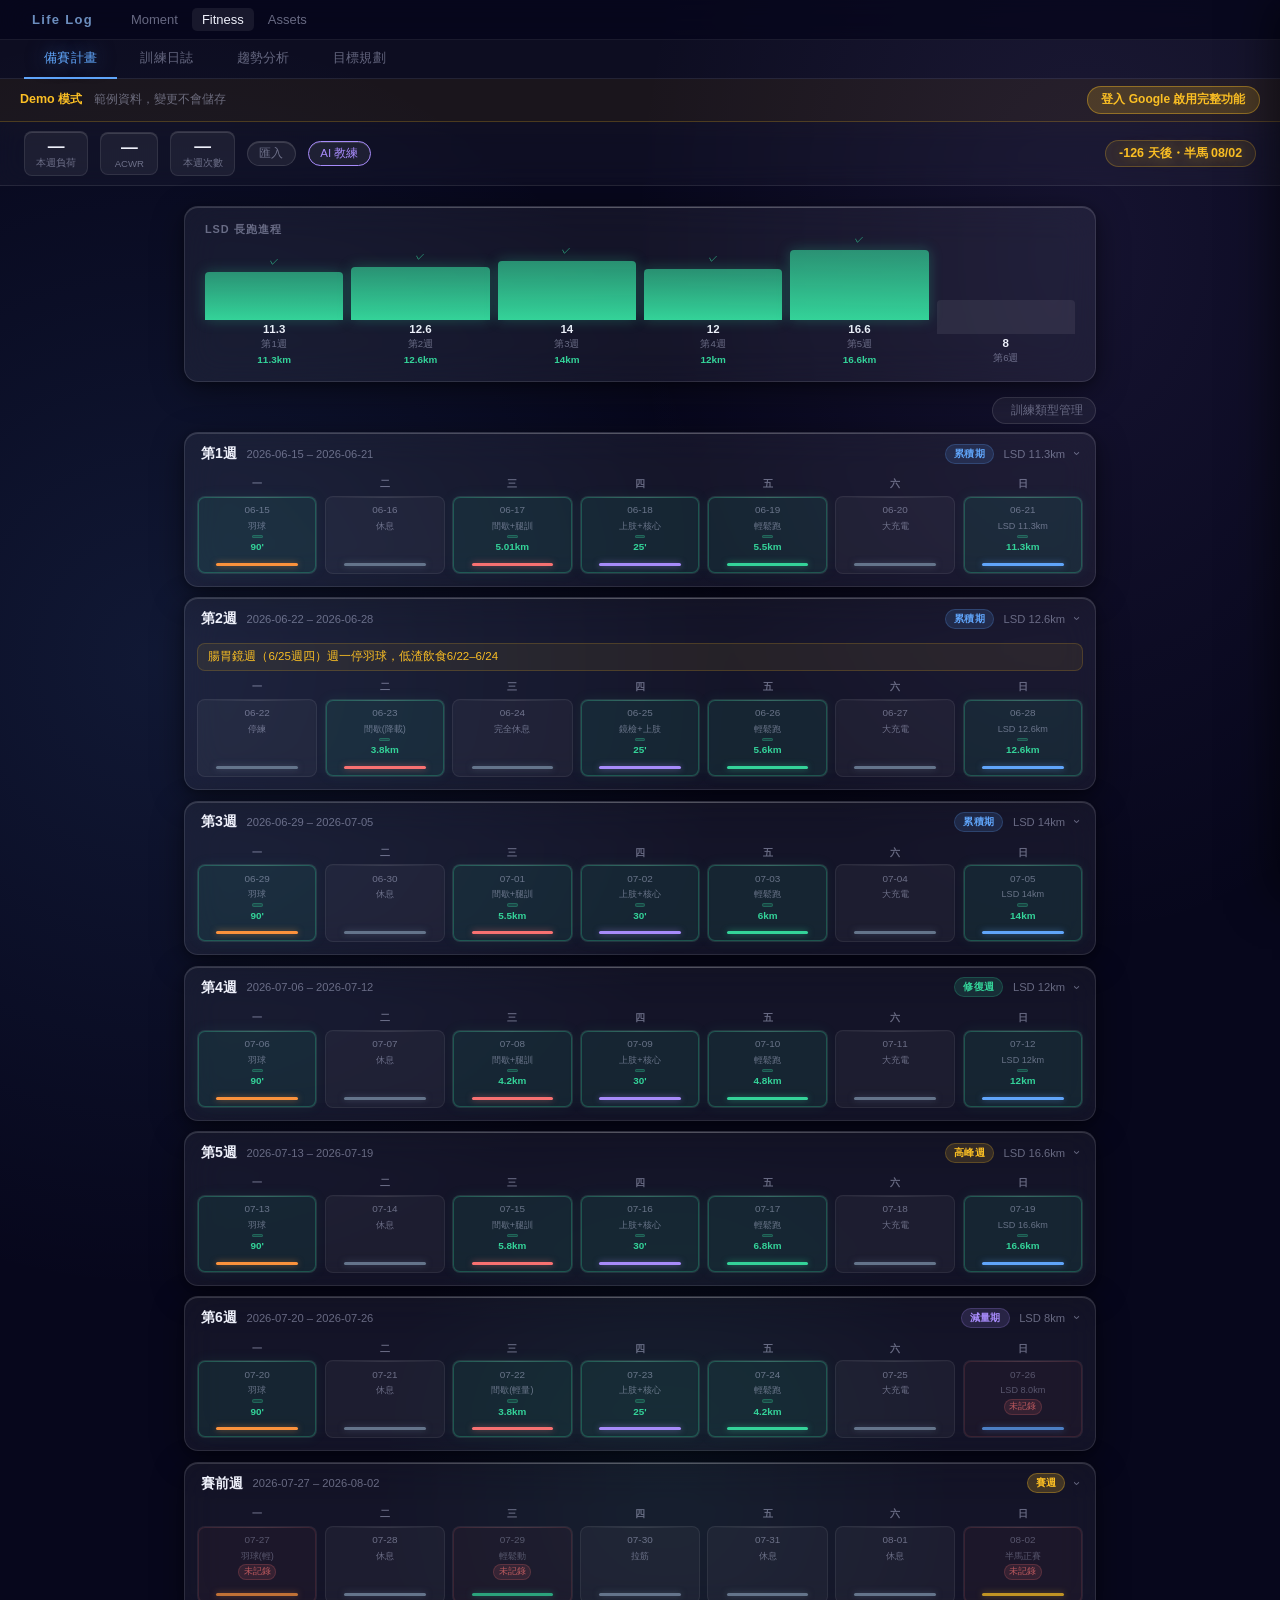
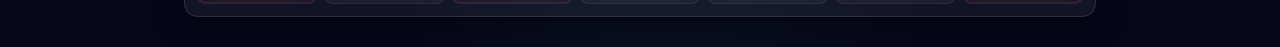
==== commit 42e1651e: "feat: add buildSessionArray + enrich AI prompts with running dynamics - buildSessionArray(): flatten" ====
--- a/fitness/index.html
+++ b/fitness/index.html
@@ -2201,11 +2201,17 @@
     e.metrics?.avgPace ? `平均配速：${e.metrics.avgPace}/km` : '',
     e.metrics?.avgHR ? `平均心率：${e.metrics.avgHR} bpm` : '',
     e.metrics?.avgCadence ? `平均步頻：${e.metrics.avgCadence} spm` : '',
+    e.metrics?.avgStrideLength ? `平均步幅：${e.metrics.avgStrideLength} cm` : '',
+    e.metrics?.avgGroundContactTime ? `觸地時間：${e.metrics.avgGroundContactTime} ms` : '',
+    e.metrics?.avgVerticalOscillation ? `垂直振幅：${e.metrics.avgVerticalOscillation} cm` : '',
+    e.metrics?.avgVerticalRatio ? `垂直效率：${e.metrics.avgVerticalRatio}%` : '',
     e.note ? `備注：${e.note}` : '',
   ].filter(Boolean).join('\n');
 
-  const sameLines = sametype.length
-    ? sametype.map(s => `- ${TYPES[s.type]?.label || s.type}：${s.metrics?.distance || '?'}km，配速${s.metrics?.avgPace || '?'}，HR ${s.metrics?.avgHR || '?'}bpm，RPE ${s.rpe || '?'}，Load ${s.load || 0}`).join('\n')
+  const allSess = buildSessionArray(data).filter(s => s.type === e.type && s.id !== e.id);
+  const recentSame = recentSessions(allSess);
+  const sameLines = recentSame.length
+    ? recentSame.map(s => `- ${s.date}：${fmtSession(s)}`).join('\n')
     : '（無近期同類型資料）';
 
   const upcomingLines = upcomingWeeks.map(w => `- ${w.label}（${w.phase}，LSD目標${w.lsdKm || 'N/A'}km）`).join('\n');
@@ -2215,7 +2221,7 @@
 ## 本次訓練（${date}）
 ${sessLines}
 
-## 近期同類型訓練（最近 ${sametype.length} 次）
+## 近期同類型訓練（最近 20 次或 3 個月，共 ${recentSame.length} 次）
 ${sameLines}
 
 ## 接下來計畫
@@ -2233,6 +2239,41 @@
   } catch (err) {
     result.innerHTML = `<div style="color:#ef4444;font-size:.8rem;padding:.5rem">❌ 發生錯誤：${err.message}</div>`;
   } finally { btn.disabled = false; }
+}
+
+function buildSessionArray(sourceData) {
+  return Object.entries(sourceData)
+    .filter(([k]) => !k.startsWith('_'))
+    .flatMap(([date, entries]) =>
+      (entries || [])
+        .filter(e => e.type !== 'rest' && e.status !== 'skip')
+        .map(e => ({ id: e.id, date, type: e.type, duration: e.duration, rpe: e.rpe, load: e.load, note: e.note, ...e.metrics }))
+    )
+    .sort((a, b) => a.date.localeCompare(b.date));
+}
+
+function fmtSession(s) {
+  return [
+    s.distance   && `${s.distance}km`,
+    s.avgPace    && `配速 ${s.avgPace}`,
+    s.avgHR      && `HR ${s.avgHR}bpm`,
+    s.avgCadence && `步頻 ${s.avgCadence}spm`,
+    s.avgStrideLength        && `步幅 ${s.avgStrideLength}cm`,
+    s.avgGroundContactTime   && `GCT ${s.avgGroundContactTime}ms`,
+    s.avgVerticalOscillation && `振幅 ${s.avgVerticalOscillation}cm`,
+    s.avgVerticalRatio       && `垂直效率 ${s.avgVerticalRatio}%`,
+    s.rpe  && `RPE ${s.rpe}`,
+    s.load && `Load ${s.load}`,
+  ].filter(Boolean).join('，');
+}
+
+// 最近 20 次 或 3 個月，取涵蓋較多的那個
+function recentSessions(sessions) {
+  const cutoff = new Date(); cutoff.setMonth(cutoff.getMonth() - 3);
+  const cutStr = cutoff.toISOString().slice(0, 10);
+  const by20  = sessions.slice(-20);
+  const by3mo = sessions.filter(s => s.date >= cutStr);
+  return by3mo.length >= by20.length ? by3mo : by20;
 }
 
 function buildCoachingPrompt() {
@@ -2264,17 +2305,11 @@
     return `- ${w.label}（${w.phase}）：完成${done} 跳過${skip} 部分${partial} / 週負荷 ${load}`;
   }).join('\n');
 
-  // Last 3 runs metrics
-  const runs = [];
-  Object.entries(data).sort().forEach(([date, arr]) => {
-    arr.forEach(e => {
-      if (['easy','lsd','intervals'].includes(e.type) && e.status !== 'skip')
-        runs.push({ date, type: e.type, duration: e.duration || 0, ...e.metrics });
-    });
-  });
-  const last3 = runs.slice(-3);
-  const runLines = last3.length
-    ? last3.map(r => `- ${r.date} ${r.type}：${r.distance || '?'}km，配速 ${r.avgPace || '?'}，HR ${r.avgHR || '?'}bpm，步頻 ${r.avgCadence || '?'}spm`).join('\n')
+  // Recent runs (last 20 or 3 months, whichever covers more)
+  const allRuns = buildSessionArray(data).filter(s => ['easy','lsd','intervals','cardio','sport'].includes(s.type));
+  const recentRuns = recentSessions(allRuns);
+  const runLines = recentRuns.length
+    ? recentRuns.map(r => `- ${r.date} ${r.type}：${fmtSession(r)}`).join('\n')
     : '（尚無跑步資料）';
 
   // Upcoming 3 weeks plan
@@ -2300,7 +2335,7 @@
 ## 已完成訓練週摘要
 ${weekLines || '（無資料）'}
 
-## 最近 3 次跑步數據
+## 近期跑步數據（最近 20 次或 3 個月，共 ${recentRuns.length} 次）
 ${runLines}
 
 ## 接下來課表（含本週）
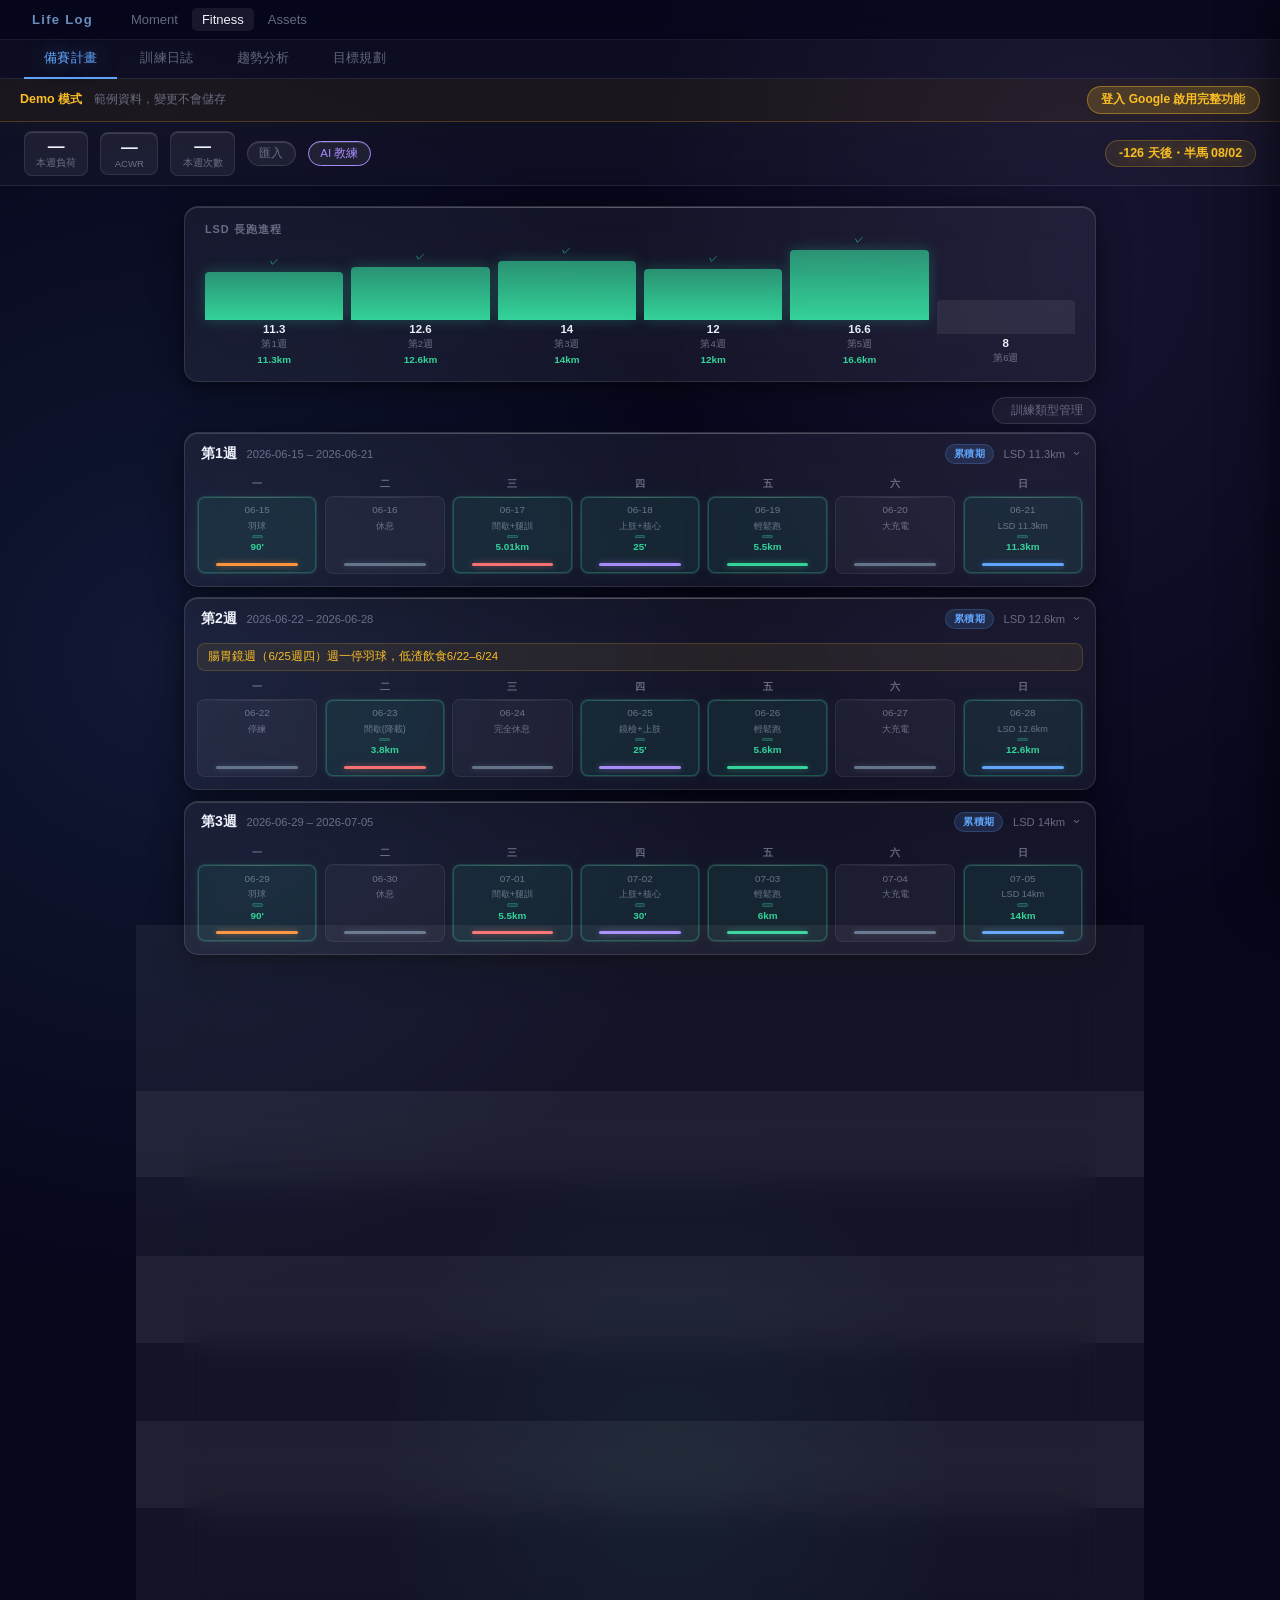
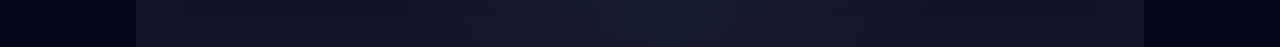
==== commit f76c2123: "fix: repair AI key setup modal — missing #ai-key-row element renderAIKeyStatus() was throwing TypeEr" ====
--- a/fitness/index.html
+++ b/fitness/index.html
@@ -949,9 +949,7 @@
 <div id="ai-modal">
   <div id="ai-hdr">AI 教練分析<button onclick="closeAI()">✕</button></div>
   <div id="ai-body">
-    <div style="display:flex;justify-content:flex-end;margin-bottom:.8rem">
-      <button class="ai-run-btn" id="ai-run-btn" onclick="runAICoach()">開始分析</button>
-    </div>
+    <div id="ai-key-row"></div>
     <div id="ai-content"></div>
     <div class="ai-note" id="ai-note"></div>
   </div>
@@ -2074,6 +2072,7 @@
 function renderAIKeyStatus() {
   const keyRow = document.getElementById('ai-key-row');
   const note   = document.getElementById('ai-note');
+  keyRow.style.display = 'flex';
   if (isDemoMode) {
     keyRow.innerHTML = `<span style="font-size:.78rem;color:var(--fg2)">Demo 模式不支援 AI 功能，請登入後設定 Gemini API Key。</span>`;
     note.textContent = '';
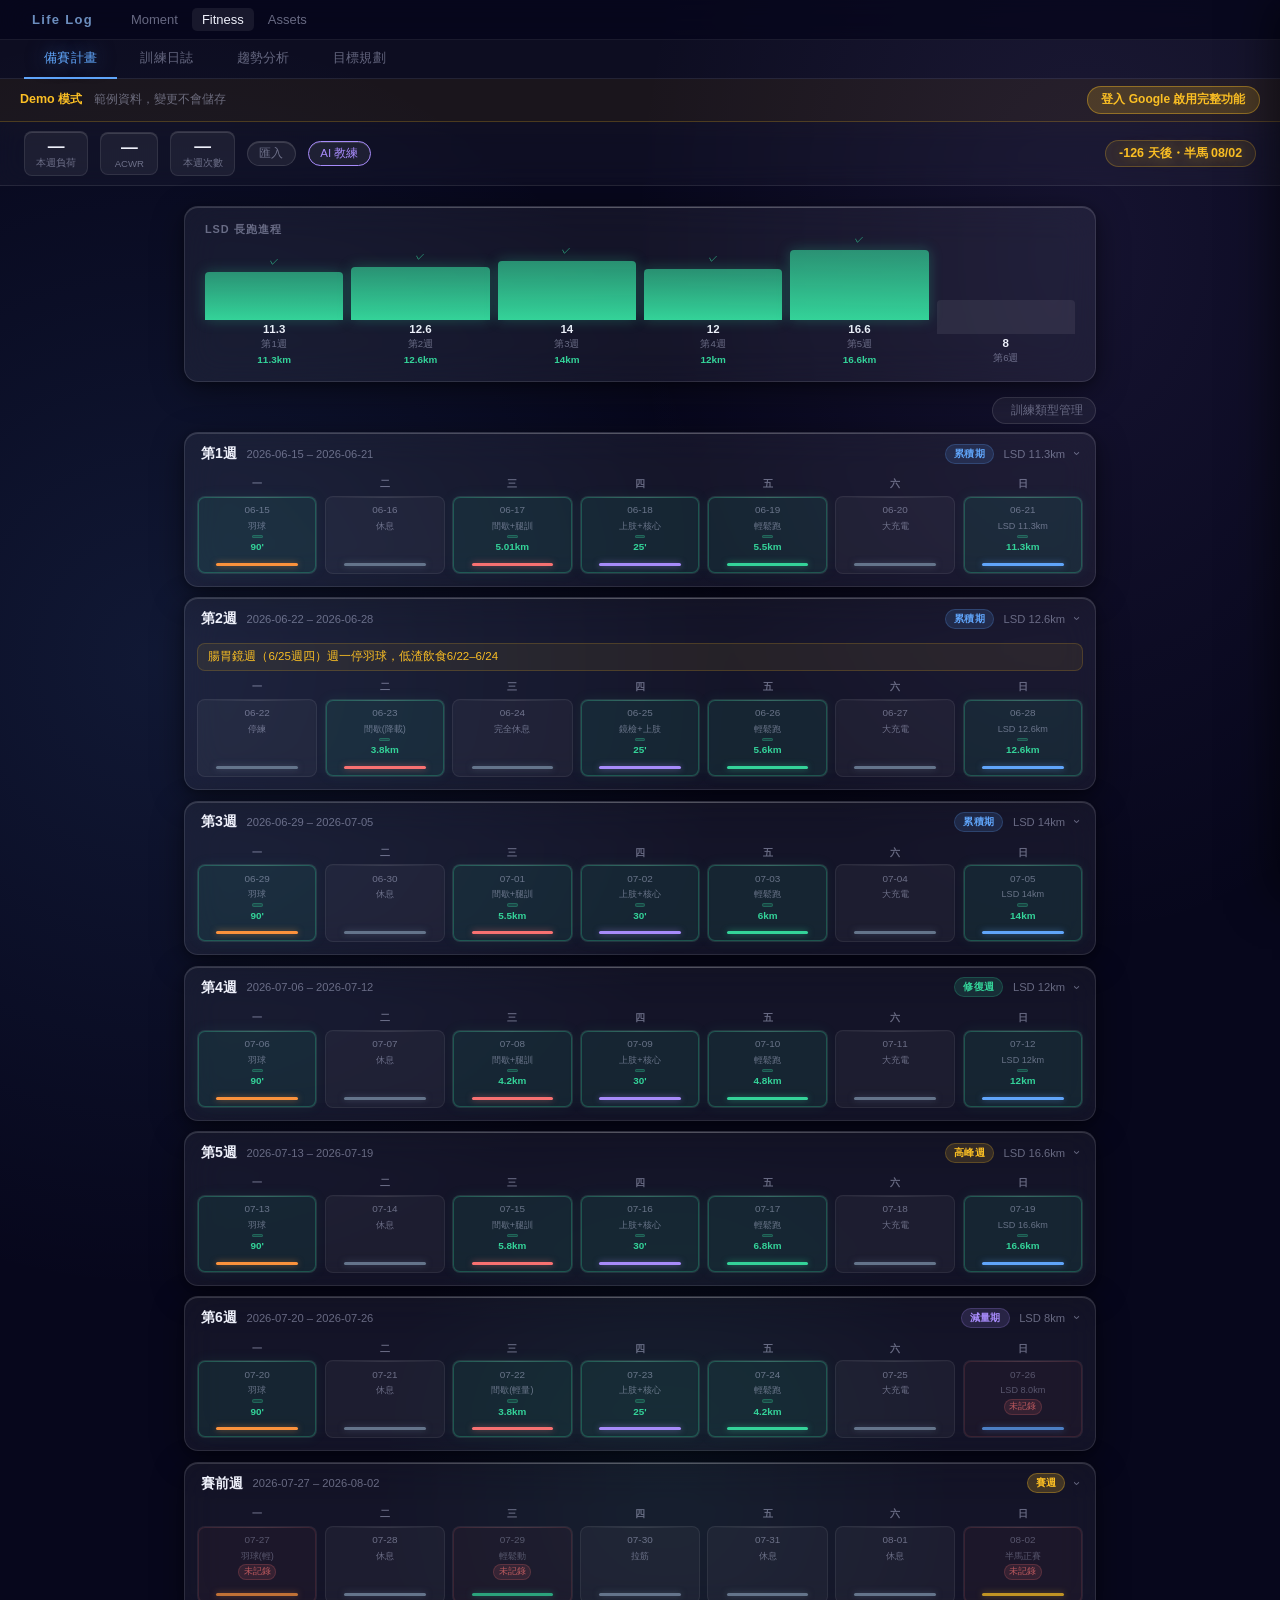
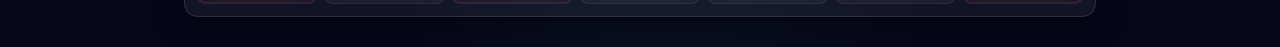
==== commit 5b310991: "feat: Lap segmentation, per-km splits, Tier 2 time-series, Tier 3 rollup - parseGarminFIT now reads " ====
--- a/fitness/index.html
+++ b/fitness/index.html
@@ -1121,7 +1121,7 @@
 
 // ── State ────────────────────────────────────────────────────────────────────
 let data = {};
-let store = null, sharedStore = null;
+let store = null, sharedStore = null, timeseriesStore = null;
 let geminiKey = null, isDemoMode = false;
 let calY = new Date().getFullYear(), calM = new Date().getMonth();
 let pDate = null, pRpe = 0, pType = 'easy', pStat = 'done';
@@ -1141,8 +1141,9 @@
 
 async function activateStore() {
   const onAuthFail = () => document.getElementById('auth-ov').classList.remove('gone');
-  sharedStore = createDriveStore('lifeLog', onAuthFail);
-  store       = createDriveStore('lifeLog/fitness', onAuthFail);
+  sharedStore      = createDriveStore('lifeLog',                    onAuthFail);
+  store            = createDriveStore('lifeLog/fitness',            onAuthFail);
+  timeseriesStore  = createDriveStore('lifeLog/fitness/timeseries', onAuthFail);
   const y = new Date().getFullYear();
   const raw = await store.readJson(`${y}.json`);
   if (raw) data = raw;
@@ -1799,7 +1800,226 @@
   return null;
 }
 
-// ── FIT binary parser (Session + Record messages) ─────────────────────────────
+// ── FIT segmentation helpers ──────────────────────────────────────────────────
+
+function meanOf(arr, field) {
+  const vals = arr.map(r => r[field]).filter(v => v != null);
+  return vals.length ? vals.reduce((a, b) => a + b, 0) / vals.length : null;
+}
+
+function secsToPace(spk) {
+  const m = Math.floor(spk / 60), s = Math.round(spk % 60);
+  return `${m}:${p2(s)}`;
+}
+
+// Decode raw FIT Record (gid 20) field maps → clean objects with elapsed time
+// Field refs: 253=timestamp, 73/6=enhanced/speed(÷1000=m/s), 3=hr, 4=cadence, 53=frac_cad(÷128),
+//             39=vert_osc(÷10=mm), 41=gct(÷10=ms), 83=vert_ratio(÷100=%)
+function decodeRecs(rawRecs) {
+  let startTs = null, lastTs = null;
+  const recs = rawRecs.map(m => {
+    const ts = m[253];
+    if (startTs === null && ts != null) startTs = ts;
+    const dt     = (ts != null && lastTs != null) ? Math.max(0, ts - lastTs) : 1;
+    if (ts != null) lastTs = ts;
+    const spdRaw = m[73] ?? m[6];
+    const spd    = spdRaw != null ? spdRaw / 1000 : null;
+    const cadRaw = m[4]; const frac = m[53];
+    const spm    = cadRaw != null ? (cadRaw + (frac != null ? frac / 128 : 0)) * 2 : null;
+    return {
+      t:   ts != null && startTs != null ? ts - startTs : null,
+      ts, dt, spd, spm,
+      hr:  m[3]  ?? null,
+      vo:  m[39] != null ? m[39] / 10  : null,  // mm
+      gct: m[41] != null ? m[41] / 10  : null,  // ms
+      vr:  m[83] != null ? m[83] / 100 : null,  // %
+    };
+  });
+  return { recs, startTs };
+}
+
+// 10-second centred rolling SPM smooth → array parallel to recs
+function smoothSPM(recs, halfWin = 5) {
+  return recs.map((r, i) => {
+    const tI = r.t ?? 0;
+    let sum = 0, cnt = 0;
+    for (let j = i; j >= 0 && tI - (recs[j].t ?? tI) <= halfWin; j--)
+      if (recs[j].spm != null) { sum += recs[j].spm; cnt++; }
+    for (let j = i + 1; j < recs.length && (recs[j].t ?? tI) - tI <= halfWin; j++)
+      if (recs[j].spm != null) { sum += recs[j].spm; cnt++; }
+    return cnt > 0 ? sum / cnt : 0;
+  });
+}
+
+// Cadence-based head/tail trim → returns [startIdx, endIdx]
+function trimContinuous(recs, smooth) {
+  const WALK_SPM = 140, MIN_TRIM_S = 30;
+  let si = 0, ei = recs.length - 1;
+  for (let i = 0; i < recs.length; i++) {
+    if (smooth[i] >= WALK_SPM) {
+      let j = i + 1;
+      while (j < recs.length && smooth[j] >= WALK_SPM) j++;
+      if ((recs[j - 1].t ?? 0) - (recs[i].t ?? 0) >= MIN_TRIM_S) { si = i; break; }
+    }
+  }
+  for (let i = recs.length - 1; i >= 0; i--) {
+    if (smooth[i] >= WALK_SPM) {
+      let j = i - 1;
+      while (j >= 0 && smooth[j] >= WALK_SPM) j--;
+      if ((recs[i].t ?? 0) - (recs[j + 1].t ?? 0) >= MIN_TRIM_S) { ei = i; break; }
+    }
+  }
+  return [si, ei];
+}
+
+// Decode + classify Lap (gid 19) messages as work/warmup/cooldown/recovery
+function classifyLaps(rawLaps, recs, firstRecTs) {
+  if (!rawLaps.length || firstRecTs == null) return [];
+  const WORK_SPM = 150;
+  const decoded = rawLaps.map(m => {
+    const lapTs   = m[2];
+    const elapsed = m[7] != null ? m[7] / 1000 : null;
+    if (lapTs == null || elapsed == null || elapsed < 10) return null;
+    const startT  = lapTs - firstRecTs;
+    const endT    = startT + elapsed;
+    const lapRecs = recs.filter(r => r.t != null && r.t >= startT && r.t <= endT);
+    const avgSPM  = meanOf(lapRecs, 'spm') ?? (m[18] != null ? m[18] * 2 : 0);
+    return { startT, endT, elapsed, avgHR: m[16] ?? null, avgSPM, lapRecs };
+  }).filter(Boolean);
+  if (!decoded.length) return [];
+  // Remove session-summary lap (one whose elapsed ≈ sum of all others)
+  const totalElapsed = decoded.reduce((s, l) => s + l.elapsed, 0);
+  const laps = decoded.length > 1 ? decoded.filter(l => l.elapsed < totalElapsed * 0.8) : decoded;
+  const useLaps = laps.length >= 2 ? laps : decoded;
+  const n = useLaps.length;
+  return useLaps.map((lap, i) => ({
+    ...lap,
+    kind: lap.avgSPM >= WORK_SPM ? 'work'
+        : i === 0               ? 'warmup'
+        : i === n - 1           ? 'cooldown'
+        : 'recovery',
+  }));
+}
+
+// Build per-rep + recovery array for interval sessions
+function buildRepData(labeledLaps) {
+  const result = [];
+  let repNum = 0;
+  for (const lap of labeledLaps) {
+    if (lap.kind === 'warmup' || lap.kind === 'cooldown') continue;
+    const moving = (lap.lapRecs || []).filter(r => r.spd > 0.5);
+    if (lap.kind === 'work') {
+      repNum++;
+      const distM  = moving.reduce((s, r) => s + (r.spd ?? 0) * r.dt, 0);
+      const avgSpd = meanOf(moving, 'spd');
+      const avgHR  = meanOf(moving, 'hr');
+      const peakHR = moving.reduce((mx, r) => r.hr != null ? Math.max(mx, r.hr) : mx, 0) || null;
+      const avgGCT = meanOf(moving, 'gct');
+      result.push({
+        kind: 'work', rep: repNum,
+        distM:  Math.round(distM),
+        pace:   avgSpd > 0 ? secsToPace(1000 / avgSpd) : null,
+        avgHR:  avgHR  != null ? Math.round(avgHR)  : null,
+        peakHR: peakHR || null,
+        gctMs:  avgGCT != null ? Math.round(avgGCT) : null,
+      });
+    } else {
+      const all     = lap.lapRecs || [];
+      const firstHR = all.find(r => r.hr != null)?.hr ?? null;
+      const lastHR  = [...all].reverse().find(r => r.hr != null)?.hr ?? null;
+      result.push({
+        kind: 'recovery',
+        durationS: Math.round(lap.elapsed),
+        startHR: firstHR,
+        endHR:   lastHR,
+        dropHR:  firstHR != null && lastHR != null ? firstHR - lastHR : null,
+      });
+    }
+  }
+  return result;
+}
+
+// Tag each record with cumulative distance from start of mainRecs
+function tagCumDist(recs) {
+  let cum = 0;
+  return recs.map(r => {
+    if (r.spd != null && r.spd > 0.5) cum += r.spd * r.dt;
+    return { ...r, cum };
+  });
+}
+
+// Per-km splits for continuous runs (easy/lsd)
+function buildKmSplits(recs) {
+  const tagged = tagCumDist(recs);
+  const totalM = tagged[tagged.length - 1]?.cum ?? 0;
+  if (totalM < 100) return [];
+  const nKm = Math.ceil(totalM / 1000);
+  const splits = [];
+  for (let k = 1; k <= nKm; k++) {
+    const bkt    = tagged.filter(r => r.cum > (k - 1) * 1000 && r.cum <= k * 1000 && r.spd > 0.5);
+    if (!bkt.length) continue;
+    const avgSpd = meanOf(bkt, 'spd'), avgHR = meanOf(bkt, 'hr'), avgSPM = meanOf(bkt, 'spm');
+    splits.push({
+      km: k === nKm ? Math.round(totalM / 10) / 100 : k,
+      pace:    avgSpd > 0 ? secsToPace(1000 / avgSpd) : null,
+      avgHR:   avgHR  != null ? Math.round(avgHR)  : null,
+      spm:     avgSPM != null ? Math.round(avgSPM) : null,
+      strideM: avgSpd > 0 && avgSPM > 0 ? Math.round(avgSpd / (avgSPM / 60) * 100) / 100 : null,
+    });
+  }
+  return splits;
+}
+
+// Per-km splits with run/walk segments separated (for run_walk type)
+function buildRunWalkSplits(recs, smooth) {
+  const WALK_SPM = 140;
+  const tagged = tagCumDist(recs).map((r, i) => ({ ...r, isRun: smooth[i] >= WALK_SPM }));
+  const totalM = tagged[tagged.length - 1]?.cum ?? 0;
+  if (totalM < 100) return [];
+  const nKm = Math.ceil(totalM / 1000);
+  const splits = [];
+  for (let k = 1; k <= nKm; k++) {
+    const bkt  = tagged.filter(r => r.cum > (k - 1) * 1000 && r.cum <= k * 1000 && r.spd > 0.5);
+    if (!bkt.length) continue;
+    const runB = bkt.filter(r =>  r.isRun);
+    const wlkB = bkt.filter(r => !r.isRun);
+    const runD = runB.reduce((s, r) => s + r.spd * r.dt, 0);
+    const wlkD = wlkB.reduce((s, r) => s + r.spd * r.dt, 0);
+    const runSpd = meanOf(runB, 'spd');
+    splits.push({
+      km:        k === nKm ? Math.round(totalM / 10) / 100 : k,
+      runPace:   runSpd > 0 ? secsToPace(1000 / runSpd) : null,
+      runAvgHR:  meanOf(runB, 'hr')  != null ? Math.round(meanOf(runB,  'hr'))  : null,
+      runSpm:    meanOf(runB, 'spm') != null ? Math.round(meanOf(runB,  'spm')) : null,
+      walkAvgHR: meanOf(wlkB, 'hr') != null  ? Math.round(meanOf(wlkB, 'hr'))  : null,
+      walkPct:   runD + wlkD > 0 ? Math.round(wlkD / (runD + wlkD) * 100) : 0,
+    });
+  }
+  return splits;
+}
+
+// Downsample mainRecs to 5s grid for Tier 2 storage
+function downsample(recs, intervalSec = 5) {
+  if (!recs.length) return { interval_s: intervalSec, points: [] };
+  const tMax = recs[recs.length - 1].t ?? 0;
+  const points = [];
+  for (let t = 0; t <= tMax; t += intervalSec) {
+    const bkt    = recs.filter(r => r.t != null && r.t >= t && r.t < t + intervalSec);
+    if (!bkt.length) continue;
+    const avgSpd = meanOf(bkt, 'spd');
+    const pt     = { t };
+    const hr  = meanOf(bkt, 'hr');  if (hr  != null) pt.hr             = Math.round(hr);
+    const spm = meanOf(bkt, 'spm'); if (spm != null) pt.spm            = Math.round(spm);
+    if (avgSpd != null && avgSpd > 0)                pt.pace_s_km      = Math.round(1000 / avgSpd);
+    const gct = meanOf(bkt, 'gct'); if (gct != null) pt.gct_ms         = Math.round(gct);
+    const vo  = meanOf(bkt, 'vo');  if (vo  != null) pt.vert_osc_cm    = Math.round(vo / 10 * 10) / 10;
+    const vr  = meanOf(bkt, 'vr');  if (vr  != null) pt.vert_ratio_pct = Math.round(vr * 10) / 10;
+    points.push(pt);
+  }
+  return { interval_s: intervalSec, points };
+}
+
+// ── FIT binary parser (Session + Lap + Record messages) ───────────────────────
 function parseGarminFIT(buffer) {
   const view = new DataView(buffer);
   if (buffer.byteLength < 14) return [];
@@ -1812,14 +2032,15 @@
 
   function rd(off, sz, le) {
     if (off + sz > buffer.byteLength) return null;
-    if (sz === 1) { const v = view.getUint8(off);                              return v === 0xFF         ? null : v; }
+    if (sz === 1) { const v = view.getUint8(off);                                return v === 0xFF         ? null : v; }
     if (sz === 2) { const v = le ? view.getUint16(off, true) : view.getUint16(off); return v === 0xFFFF     ? null : v; }
     if (sz === 4) { const v = le ? view.getUint32(off, true) : view.getUint32(off); return v === 0xFFFFFFFF ? null : v; }
     return null;
   }
 
   const defs = {};
-  const recs = []; // Record messages (gid 20)
+  const rawRecs = []; // Record messages (gid 20)
+  const rawLaps = []; // Lap messages (gid 19)
   let session = null;
   let offset = hdrSize;
 
@@ -1833,11 +2054,12 @@
     const hdr = view.getUint8(offset++);
 
     if (hdr & 0x80) {
-      // Compressed timestamp data message — process normally, timestamp is in header bits
+      // Compressed timestamp record
       const lmt = (hdr >> 5) & 0x03;
       const def = defs[lmt]; if (!def) break;
       const m = extractFields(def, offset);
-      if (def.gid === 20) recs.push(m);
+      if      (def.gid === 20) rawRecs.push(m);
+      else if (def.gid === 19) rawLaps.push(m);
       else if (def.gid === 18 && !session) session = m;
       offset += def.totalSize;
       continue;
@@ -1865,7 +2087,8 @@
     } else {
       const def = defs[lmt]; if (!def) { offset++; continue; }
       const m = extractFields(def, offset);
-      if (def.gid === 20) recs.push(m);
+      if      (def.gid === 20) rawRecs.push(m);
+      else if (def.gid === 19) rawLaps.push(m);
       else if (def.gid === 18 && !session) session = m;
       offset += def.totalSize;
     }
@@ -1875,58 +2098,76 @@
   const sport = session[5];
   if (sport != null && sport !== 1) return [];                               // 1 = running; null = unknown, accept
 
-  // ── Derive metrics from Record messages (gid 20) ────────────────────────────
-  // Field refs: 253=timestamp, 73/6=enhanced/speed(m/s×1000), 3=hr, 4=cadence(foot rpm),
-  //   53=frac_cad(×128), 39=vert_osc(mm×10), 41=gct(ms×10), 83=vert_ratio(%×100)
-  let lastTs = null, distInt = 0;
-  let hrSum = 0, hrN = 0, spmSum = 0, spmN = 0, spdSum = 0, spdN = 0;
-  let voSum = 0, voN = 0, gctSum = 0, gctN = 0, vrSum = 0, vrN = 0;
-
-  for (const m of recs) {
-    const ts     = m[253];
-    const spdRaw = m[73] ?? m[6];                                            // enhanced_speed preferred
-    const spd    = spdRaw != null ? spdRaw / 1000 : null;                   // m/s
-    const cadRaw = m[4]; const frac = m[53];
-    const spm    = cadRaw != null ? (cadRaw + (frac != null ? frac / 128 : 0)) * 2 : null;
-    const hr     = m[3];
-    const vo     = m[39] != null ? m[39] / 10  : null;                      // mm
-    const gct    = m[41] != null ? m[41] / 10  : null;                      // ms
-    const vr     = m[83] != null ? m[83] / 100 : null;                      // %
-
-    const dt = (ts != null && lastTs != null) ? Math.max(0, ts - lastTs) : 1;
-    if (ts != null) lastTs = ts;
-
-    if (spd != null && spd > 0.5) {                                         // moving only (>1.8 km/h)
-      distInt += spd * dt;
-      spdSum += spd; spdN++;
-      if (hr  != null) { hrSum  += hr;  hrN++;  }
-      if (spm != null) { spmSum += spm; spmN++; }
-      if (vo  != null) { voSum  += vo;  voN++;  }
-      if (gct != null) { gctSum += gct; gctN++; }
-      if (vr  != null) { vrSum  += vr;  vrN++;  }
-    }
-  }
-
-  // ── Build session summary ────────────────────────────────────────────────────
-  const sesTsRaw = session[2] ?? session[253];                              // start_time preferred
-  const elapsed  = session[7];                                              // scale 1000 → s
-  const sesDistR = session[9];                                              // scale 100 → m
-
+  // ── Decode Record messages → elapsed-time objects ────────────────────────────
+  const { recs, startTs } = decodeRecs(rawRecs);
+  const sesTsRaw = session[2] ?? session[253];
   const ds = sesTsRaw ? new Date((sesTsRaw + FIT_EPOCH) * 1000).toISOString().slice(0, 10) : null;
   if (!ds) return [];
 
-  const durSec  = elapsed ? elapsed / 1000 : 0;
-  const distM   = distInt > 10 ? distInt : (sesDistR ? sesDistR / 100 : 0); // prefer integration
-  const distKm  = Math.round(distM) / 1000;
-
-  const avgSpd  = spdN > 0 ? spdSum  / spdN  : 0;
-  const avgSPM  = spmN > 0 ? spmSum  / spmN  : (session[18] ? session[18] * 2 : 0);
-  const avgHR   = hrN  > 0 ? Math.round(hrSum / hrN) : (session[16] || 0);
+  const durSec = session[7] ? session[7] / 1000 : 0;
+
+  // ── Segmentation by run type ─────────────────────────────────────────────────
+  const runType    = autoRunType(ds, 'running');
+  const isInterval = runType === 'intervals';
+  const smooth     = smoothSPM(recs);
+
+  let mainRecs, mainSmooth, splits = [], reps = [], workStats = {};
+
+  if (isInterval) {
+    const labeled = classifyLaps(rawLaps, recs, startTs);
+    const workLaps = labeled.filter(l => l.kind === 'work');
+    if (workLaps.length >= 2) {
+      mainRecs   = workLaps.flatMap(l => l.lapRecs || []);
+      reps       = buildRepData(labeled);
+      const wMov = mainRecs.filter(r => r.spd > 0.5);
+      const wSpd = meanOf(wMov, 'spd');
+      const wHR  = meanOf(wMov, 'hr');
+      workStats  = {
+        repCount: reps.filter(r => r.kind === 'work').length,
+        ...(wSpd > 0   && { workAvgPace: secsToPace(1000 / wSpd) }),
+        ...(wHR != null && { workAvgHR:  Math.round(wHR) }),
+      };
+    } else {
+      const [si, ei] = trimContinuous(recs, smooth);
+      mainRecs = recs.slice(si, ei + 1);
+    }
+    mainSmooth = smooth;
+  } else {
+    const [si, ei] = trimContinuous(recs, smooth);
+    mainRecs   = recs.slice(si, ei + 1);
+    mainSmooth = smooth.slice(si, ei + 1);
+    splits     = buildKmSplits(mainRecs);
+  }
+
+  // ── Compute averages from mainRecs (moving samples only) ─────────────────────
+  let distInt = 0;
+  let spdSum = 0, spdN = 0, hrSum = 0, hrN = 0, spmSum = 0, spmN = 0;
+  let voSum  = 0, voN  = 0, gctSum = 0, gctN = 0, vrSum  = 0, vrN  = 0;
+
+  for (const r of mainRecs) {
+    if (r.spd != null && r.spd > 0.5) {
+      distInt += r.spd * r.dt;
+      spdSum += r.spd; spdN++;
+      if (r.hr  != null) { hrSum  += r.hr;  hrN++;  }
+      if (r.spm != null) { spmSum += r.spm; spmN++; }
+      if (r.vo  != null) { voSum  += r.vo;  voN++;  }
+      if (r.gct != null) { gctSum += r.gct; gctN++; }
+      if (r.vr  != null) { vrSum  += r.vr;  vrN++;  }
+    }
+  }
+
+  // ── Build session summary ────────────────────────────────────────────────────
+  const sesDistR = session[9];
+  const distM    = distInt > 10 ? distInt : (sesDistR ? sesDistR / 100 : 0);
+  const distKm   = Math.round(distM) / 1000;
+
+  const avgSpd  = spdN > 0 ? spdSum / spdN : 0;
+  const avgSPM  = spmN > 0 ? spmSum / spmN : (session[18] ? session[18] * 2 : 0);
+  const avgHR   = hrN  > 0 ? Math.round(hrSum  / hrN)             : (session[16] || 0);
   const avgVO   = voN  > 0 ? Math.round(voSum  / voN  / 10 * 10) / 10 : null; // mm→cm, 1dp
-  const avgGCT  = gctN > 0 ? Math.round(gctSum / gctN)              : null;  // ms
-  const avgVR   = vrN  > 0 ? Math.round(vrSum  / vrN  * 10)  / 10   : null;  // %, 1dp
-  // Stride from speed/cadence (m/s ÷ strides/s = m/stride) → cm to match CSV/manual format
-  const avgStr  = (avgSPM > 0 && avgSpd > 0) ? Math.round(avgSpd / (avgSPM / 60) * 100) : null; // cm
+  const avgGCT  = gctN > 0 ? Math.round(gctSum / gctN)                : null;
+  const avgVR   = vrN  > 0 ? Math.round(vrSum  / vrN  * 10) / 10      : null;
+  const avgStr  = avgSPM > 0 && avgSpd > 0 ? Math.round(avgSpd / (avgSPM / 60) * 100) : null; // cm
 
   let avgPace = '';
   if (distKm > 0.01 && durSec > 0) {
@@ -1935,13 +2176,18 @@
   }
 
   return [{
-    date: ds, type: autoRunType(ds, 'running'),
+    date: ds, type: runType,
     duration: Math.round(durSec / 60), distance: Math.round(distKm * 100) / 100,
     avgPace, avgHR, avgCadence: Math.round(avgSPM),
     ...(avgStr != null && { avgStrideLength: avgStr }),
     ...(avgVO  != null && { avgVerticalOscillation: avgVO }),
     ...(avgGCT != null && { avgGroundContactTime: avgGCT }),
     ...(avgVR  != null && { avgVerticalRatio: avgVR }),
+    segmentType: isInterval ? 'interval' : 'continuous',
+    ...(splits.length && { splits }),
+    ...(reps.length   && { reps }),
+    ...workStats,
+    _tier2: downsample(mainRecs, 5),
   }];
 }
 
@@ -2033,7 +2279,14 @@
 async function confirmImport() {
   const checked = [...document.querySelectorAll('.imp-chk:checked')].map(c=>importQueue[+c.dataset.i]);
   if (!checked.length) return;
-  checked.forEach(a => {
+  for (const a of checked) {
+    // Save Tier 2 time-series to Drive (skip in demo mode)
+    if (!isDemoMode && a._tier2 && timeseriesStore) {
+      const fname = `${a.date}_run_${(a.time || '0000').replace(':', '')}.json`;
+      await timeseriesStore.writeJson(fname, a._tier2, () => {});
+    }
+    delete a._tier2;
+
     const existing = (data[a.date]||[])[0];
     data[a.date] = [{
       id: existing?.id || (Date.now().toString(36)+Math.random().toString(36).slice(2,5)),
@@ -2050,10 +2303,16 @@
         ...(a.avgVerticalOscillation   && {avgVerticalOscillation: a.avgVerticalOscillation}),
         ...(a.avgGroundContactTime     && {avgGroundContactTime: a.avgGroundContactTime}),
         ...(a.avgVerticalRatio         && {avgVerticalRatio: a.avgVerticalRatio}),
+        ...(a.segmentType              && {segmentType: a.segmentType}),
+        ...(a.splits?.length           && {splits: a.splits}),
+        ...(a.reps?.length             && {reps: a.reps}),
+        ...(a.repCount                 && {repCount: a.repCount}),
+        ...(a.workAvgPace              && {workAvgPace: a.workAvgPace}),
+        ...(a.workAvgHR                && {workAvgHR: a.workAvgHR}),
         ...(existing?.metrics?.strengthDone && {strengthDone: existing.metrics.strengthDone}),
       },
     }];
-  });
+  }
   const years = [...new Set(checked.map(a=>+a.date.slice(0,4)))];
   for (const y of years) await saveYear(y);
   closeImport();
@@ -2275,6 +2534,65 @@
   return by3mo.length >= by20.length ? by3mo : by20;
 }
 
+// ── Tier 3 rollup (on-the-fly, no Drive write) ────────────────────────────────
+function buildRollup(sourceData) {
+  const sessions = buildSessionArray(sourceData);
+  const RUN_TYPES = new Set(['easy', 'lsd', 'intervals', 'cardio', 'sport']);
+
+  function isoWeekKey(dateStr) {
+    const d = new Date(dateStr + 'T12:00:00');
+    const dow = d.getDay() || 7;
+    d.setDate(d.getDate() + 4 - dow);
+    const jan4 = new Date(d.getFullYear(), 0, 4);
+    const week = Math.ceil(((d - jan4) / 86400000 + jan4.getDay() + 6) / 7);
+    return `${d.getFullYear()}-W${String(week).padStart(2, '0')}`;
+  }
+
+  const wMap = {};
+  for (const s of sessions) {
+    const wk = isoWeekKey(s.date);
+    if (!wMap[wk]) wMap[wk] = { load: 0, runKm: 0, sessions: 0, hrSum: 0, hrN: 0 };
+    const w = wMap[wk];
+    w.load += s.load || 0;
+    w.sessions++;
+    if (RUN_TYPES.has(s.type) && s.distance) w.runKm += s.distance;
+    if (s.avgHR) { w.hrSum += s.avgHR; w.hrN++; }
+  }
+  const weekly = Object.entries(wMap)
+    .sort((a, b) => a[0].localeCompare(b[0])).slice(-12)
+    .map(([week, w]) => ({
+      week, totalLoad: w.load,
+      runKm: Math.round(w.runKm * 10) / 10,
+      sessions: w.sessions,
+      ...(w.hrN > 0 && { avgHR: Math.round(w.hrSum / w.hrN) }),
+    }));
+
+  const mMap = {};
+  for (const s of sessions) {
+    const mo = s.date.slice(0, 7);
+    if (!mMap[mo]) mMap[mo] = { load: 0, runKm: 0, sessions: 0 };
+    mMap[mo].load += s.load || 0;
+    mMap[mo].sessions++;
+    if (RUN_TYPES.has(s.type) && s.distance) mMap[mo].runKm += s.distance;
+  }
+  const monthly = Object.entries(mMap)
+    .sort((a, b) => a[0].localeCompare(b[0])).slice(-6)
+    .map(([month, m]) => ({ month, totalLoad: m.load, runKm: Math.round(m.runKm * 10) / 10, sessions: m.sessions }));
+
+  function paceS(p) { if (!p) return Infinity; const [m, s] = p.split(':').map(Number); return m * 60 + (s || 0); }
+  const runs    = sessions.filter(s => RUN_TYPES.has(s.type));
+  const longest = runs.reduce((b, s) => (s.distance || 0) > (b?.distance || 0) ? s : b, null);
+  const fast5k  = runs.filter(s => s.distance >= 5  && s.avgPace).reduce((b, s) => paceS(s.avgPace) < paceS(b?.avgPace) ? s : b, null);
+  const fast10k = runs.filter(s => s.distance >= 10 && s.avgPace).reduce((b, s) => paceS(s.avgPace) < paceS(b?.avgPace) ? s : b, null);
+  const pbs = {
+    ...(longest  && { longestRun:     { date: longest.date,  km:   longest.distance } }),
+    ...(fast5k   && { fastestPace5k:  { date: fast5k.date,   pace: fast5k.avgPace   } }),
+    ...(fast10k  && { fastestPace10k: { date: fast10k.date,  pace: fast10k.avgPace  } }),
+  };
+
+  return { weekly, monthly, pbs };
+}
+
 function buildCoachingPrompt() {
   if (!PLAN) return '（備賽計畫尚未載入，無法生成分析）';
   const today = todayStr();
@@ -2311,6 +2629,19 @@
     ? recentRuns.map(r => `- ${r.date} ${r.type}：${fmtSession(r)}`).join('\n')
     : '（尚無跑步資料）';
 
+  // 12-week rollup
+  const rollup = buildRollup(data);
+  const rollupLines = rollup.weekly.length
+    ? rollup.weekly.map(w =>
+        `- ${w.week}：跑量 ${w.runKm}km 總負荷 ${w.totalLoad}${w.avgHR ? ` 均心率 ${w.avgHR}bpm` : ''} (${w.sessions}次訓練)`
+      ).join('\n')
+    : '（尚無資料）';
+  const pbLines = [
+    rollup.pbs.longestRun     && `最長跑：${rollup.pbs.longestRun.km}km（${rollup.pbs.longestRun.date}）`,
+    rollup.pbs.fastestPace5k  && `5k最快配速：${rollup.pbs.fastestPace5k.pace}/km（${rollup.pbs.fastestPace5k.date}）`,
+    rollup.pbs.fastestPace10k && `10k最快配速：${rollup.pbs.fastestPace10k.pace}/km（${rollup.pbs.fastestPace10k.date}）`,
+  ].filter(Boolean).join('\n') || '（尚無資料）';
+
   // Upcoming 3 weeks plan
   const upcoming = PLAN.weeks.filter(w => addD(w.start, 6) >= today).slice(0, 3);
   const upcomingLines = upcoming.map(w => {
@@ -2333,6 +2664,12 @@
 
 ## 已完成訓練週摘要
 ${weekLines || '（無資料）'}
+
+## 近12週跑量統計
+${rollupLines}
+
+## 個人最佳紀錄
+${pbLines}
 
 ## 近期跑步數據（最近 20 次或 3 個月，共 ${recentRuns.length} 次）
 ${runLines}
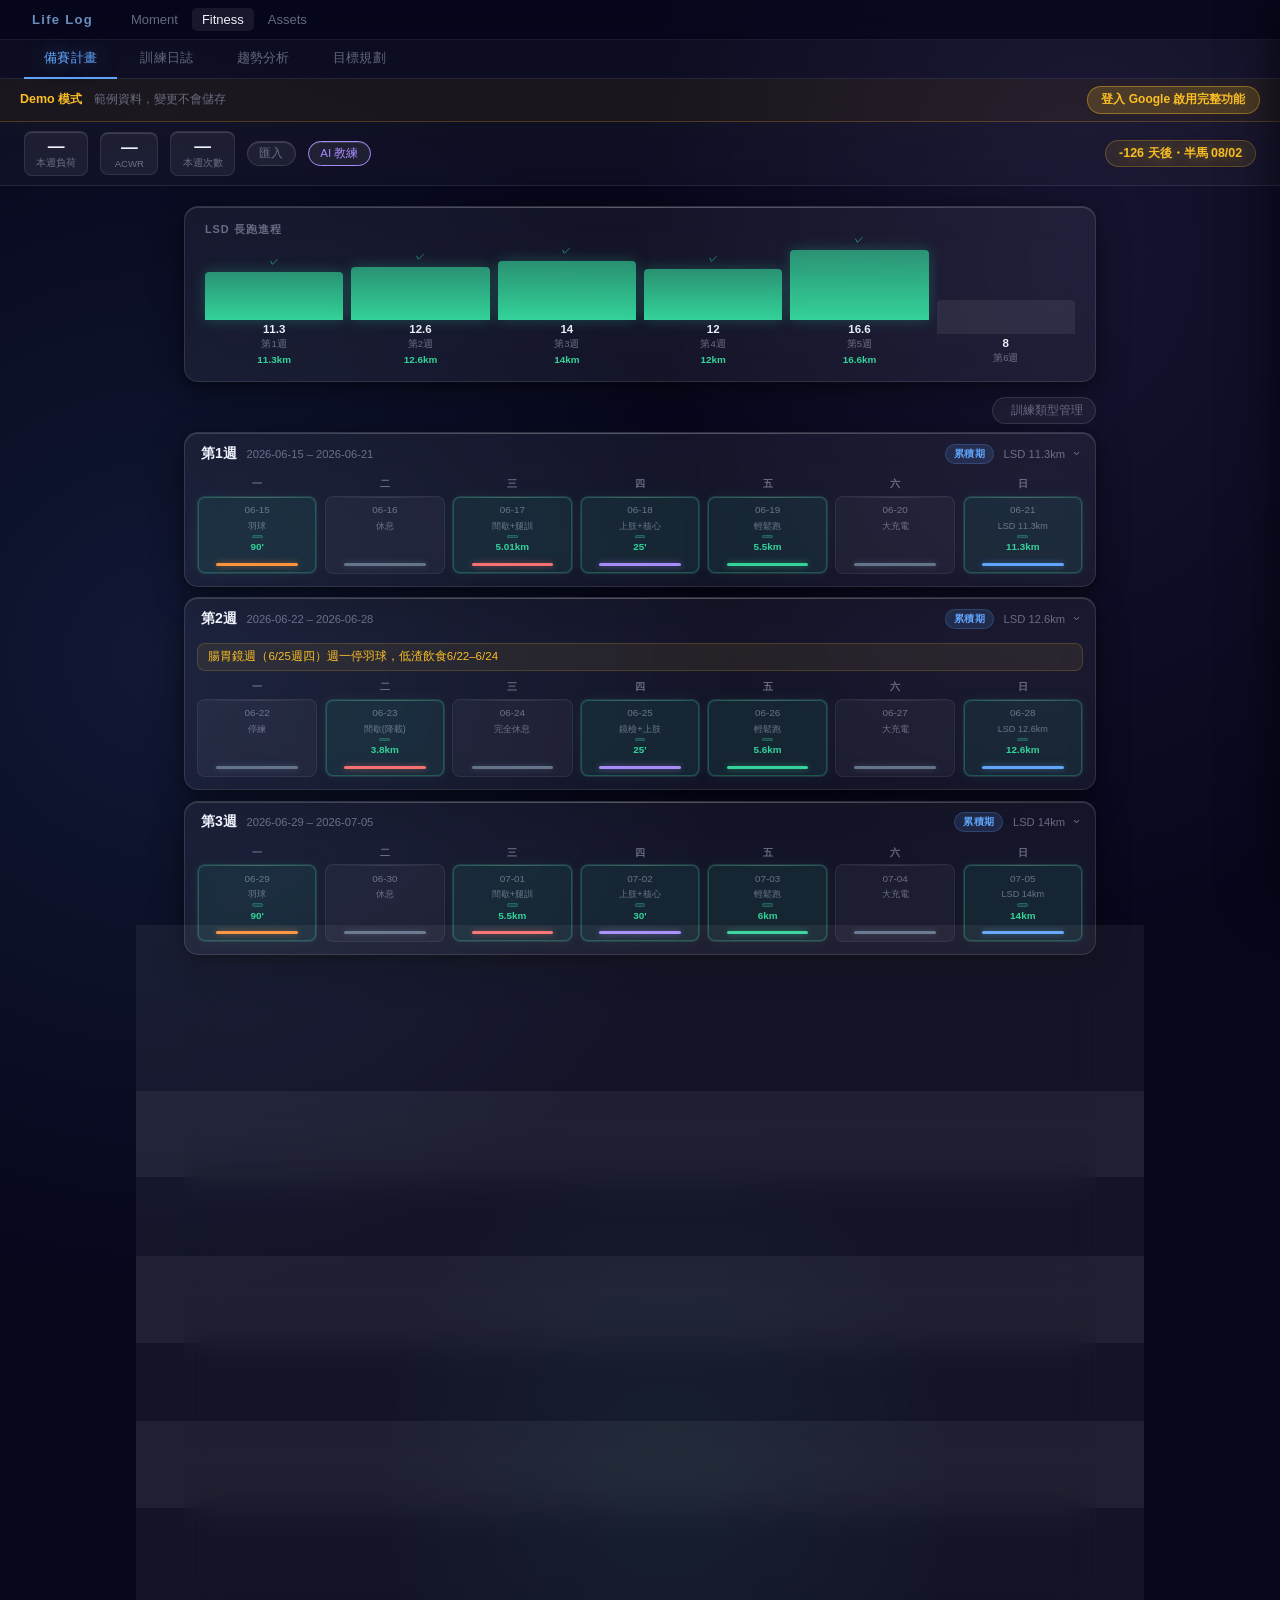
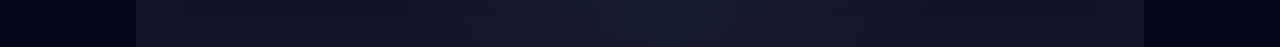
==== commit e2e827b0: "fix: use local date for FIT session timestamp to avoid UTC timezone offset FIT timestamps are stored" ====
--- a/fitness/index.html
+++ b/fitness/index.html
@@ -565,6 +565,8 @@
 .imp-drop input[type=file] { display: none; }
 .imp-ico { font-size: 2.2rem; }
 .imp-sub { font-size: .7rem; margin-top: .1rem; color: var(--fg2); }
+.imp-drop-row { display: flex; gap: .75rem; }
+.imp-drop-row .imp-drop { flex: 1; }
 .imp-tbl { width: 100%; border-collapse: collapse; font-size: .73rem; margin-top: .75rem; }
 .imp-tbl th {
   text-align: left; padding: .3rem .4rem;
@@ -930,12 +932,20 @@
 <div id="imp-modal">
   <div id="imp-hdr">匯入 Garmin 資料<button onclick="closeImport()">✕</button></div>
   <div id="imp-body">
-    <label class="imp-drop">
-      <input type="file" id="imp-file" accept=".zip,.fit,.csv,.tcx" multiple onchange="handleImportFiles(event)">
-      <div class="imp-ico">📂</div>
-      <div>點擊選擇 Garmin 匯出檔案</div>
-      <div class="imp-sub">支援 .zip（自動解壓）、.fit、.tcx、活動列表 .csv，可多選</div>
-    </label>
+    <div class="imp-drop-row">
+      <label class="imp-drop">
+        <input type="file" id="imp-file" accept=".zip,.fit,.csv,.tcx" multiple onchange="handleImportFiles(event)">
+        <div class="imp-ico">📄</div>
+        <div>選擇檔案</div>
+        <div class="imp-sub">.zip / .fit / .tcx / .csv，可多選</div>
+      </label>
+      <label class="imp-drop">
+        <input type="file" id="imp-folder" webkitdirectory multiple onchange="handleImportFiles(event)">
+        <div class="imp-ico">📁</div>
+        <div>選擇資料夾</div>
+        <div class="imp-sub">自動掃描資料夾內所有活動</div>
+      </label>
+    </div>
     <div id="imp-preview"></div>
   </div>
   <div id="imp-ftr">
@@ -1760,25 +1770,43 @@
 }
 
 // ── Zip reader (pure JS, no library) ─────────────────────────────────────────
+// Reads from the Central Directory (at EOF) so data-descriptor entries (flag
+// bit 3, compSize=0 in local header) are handled correctly — Garmin ZIPs use
+// data descriptors extensively.
 function readZipEntries(buffer) {
   const view = new DataView(buffer);
+
+  // Locate End of Central Directory record (signature 0x06054b50)
+  let eocd = -1;
+  for (let i = buffer.byteLength - 22; i >= Math.max(0, buffer.byteLength - 65558); i--) {
+    if (view.getUint32(i, true) === 0x06054b50) { eocd = i; break; }
+  }
+  if (eocd < 0) return [];
+
+  const totalEntries = view.getUint16(eocd + 10, true);
+  let cd = view.getUint32(eocd + 16, true); // offset of central directory
+
   const entries = [];
-  let offset = 0;
-  while (offset + 30 <= buffer.byteLength) {
-    if (view.getUint32(offset, true) !== 0x04034b50) break;
-    const flags       = view.getUint16(offset + 6,  true);
-    const compression = view.getUint16(offset + 8,  true);
-    const compSize    = view.getUint32(offset + 18, true);
-    const fnLen       = view.getUint16(offset + 26, true);
-    const exLen       = view.getUint16(offset + 28, true);
-    const filename    = new TextDecoder().decode(new Uint8Array(buffer, offset + 30, fnLen));
-    const dataOffset  = offset + 30 + fnLen + exLen;
-    // skip entries using data descriptor (flag bit 3) with unknown compSize
-    if (!(flags & 0x08) && compSize > 0) {
-      entries.push({ filename, compression, data: new Uint8Array(buffer, dataOffset, compSize) });
+  for (let i = 0; i < totalEntries && cd + 46 <= buffer.byteLength; i++) {
+    if (view.getUint32(cd, true) !== 0x02014b50) break; // central dir signature
+    const compression = view.getUint16(cd + 10, true);
+    const compSize    = view.getUint32(cd + 20, true);
+    const fnLen       = view.getUint16(cd + 28, true);
+    const exLen       = view.getUint16(cd + 30, true);
+    const cmtLen      = view.getUint16(cd + 32, true);
+    const localOff    = view.getUint32(cd + 42, true);
+    const filename    = new TextDecoder().decode(new Uint8Array(buffer, cd + 46, fnLen));
+
+    if (compSize > 0 && localOff + 30 <= buffer.byteLength &&
+        view.getUint32(localOff, true) === 0x04034b50) {
+      const lfnLen = view.getUint16(localOff + 26, true);
+      const lexLen = view.getUint16(localOff + 28, true);
+      const dataOff = localOff + 30 + lfnLen + lexLen;
+      if (dataOff + compSize <= buffer.byteLength) {
+        entries.push({ filename, compression, data: new Uint8Array(buffer, dataOff, compSize) });
+      }
     }
-    offset = dataOffset + compSize;
-    if (offset <= dataOffset) break; // guard infinite loop
+    cd += 46 + fnLen + exLen + cmtLen;
   }
   return entries;
 }
@@ -2101,7 +2129,10 @@
   // ── Decode Record messages → elapsed-time objects ────────────────────────────
   const { recs, startTs } = decodeRecs(rawRecs);
   const sesTsRaw = session[2] ?? session[253];
-  const ds = sesTsRaw ? new Date((sesTsRaw + FIT_EPOCH) * 1000).toISOString().slice(0, 10) : null;
+  const ds = sesTsRaw ? (() => {
+    const d = new Date((sesTsRaw + FIT_EPOCH) * 1000);
+    return `${d.getFullYear()}-${String(d.getMonth()+1).padStart(2,'0')}-${String(d.getDate()).padStart(2,'0')}`;
+  })() : null;
   if (!ds) return [];
 
   const durSec = session[7] ? session[7] / 1000 : 0;
@@ -2219,7 +2250,10 @@
 }
 
 async function handleImportFiles(event) {
-  const files = [...event.target.files]; if (!files.length) return;
+  const VALID = new Set(['zip', 'fit', 'csv', 'tcx']);
+  const files = [...event.target.files]
+    .filter(f => VALID.has(f.name.split('.').pop().toLowerCase()));
+  if (!files.length) return;
   document.getElementById('imp-preview').innerHTML =
     '<p style="color:var(--fg2);font-size:.82rem;text-align:center;padding:1.5rem">處理中…</p>';
   document.getElementById('imp-ftr').style.display = 'none';
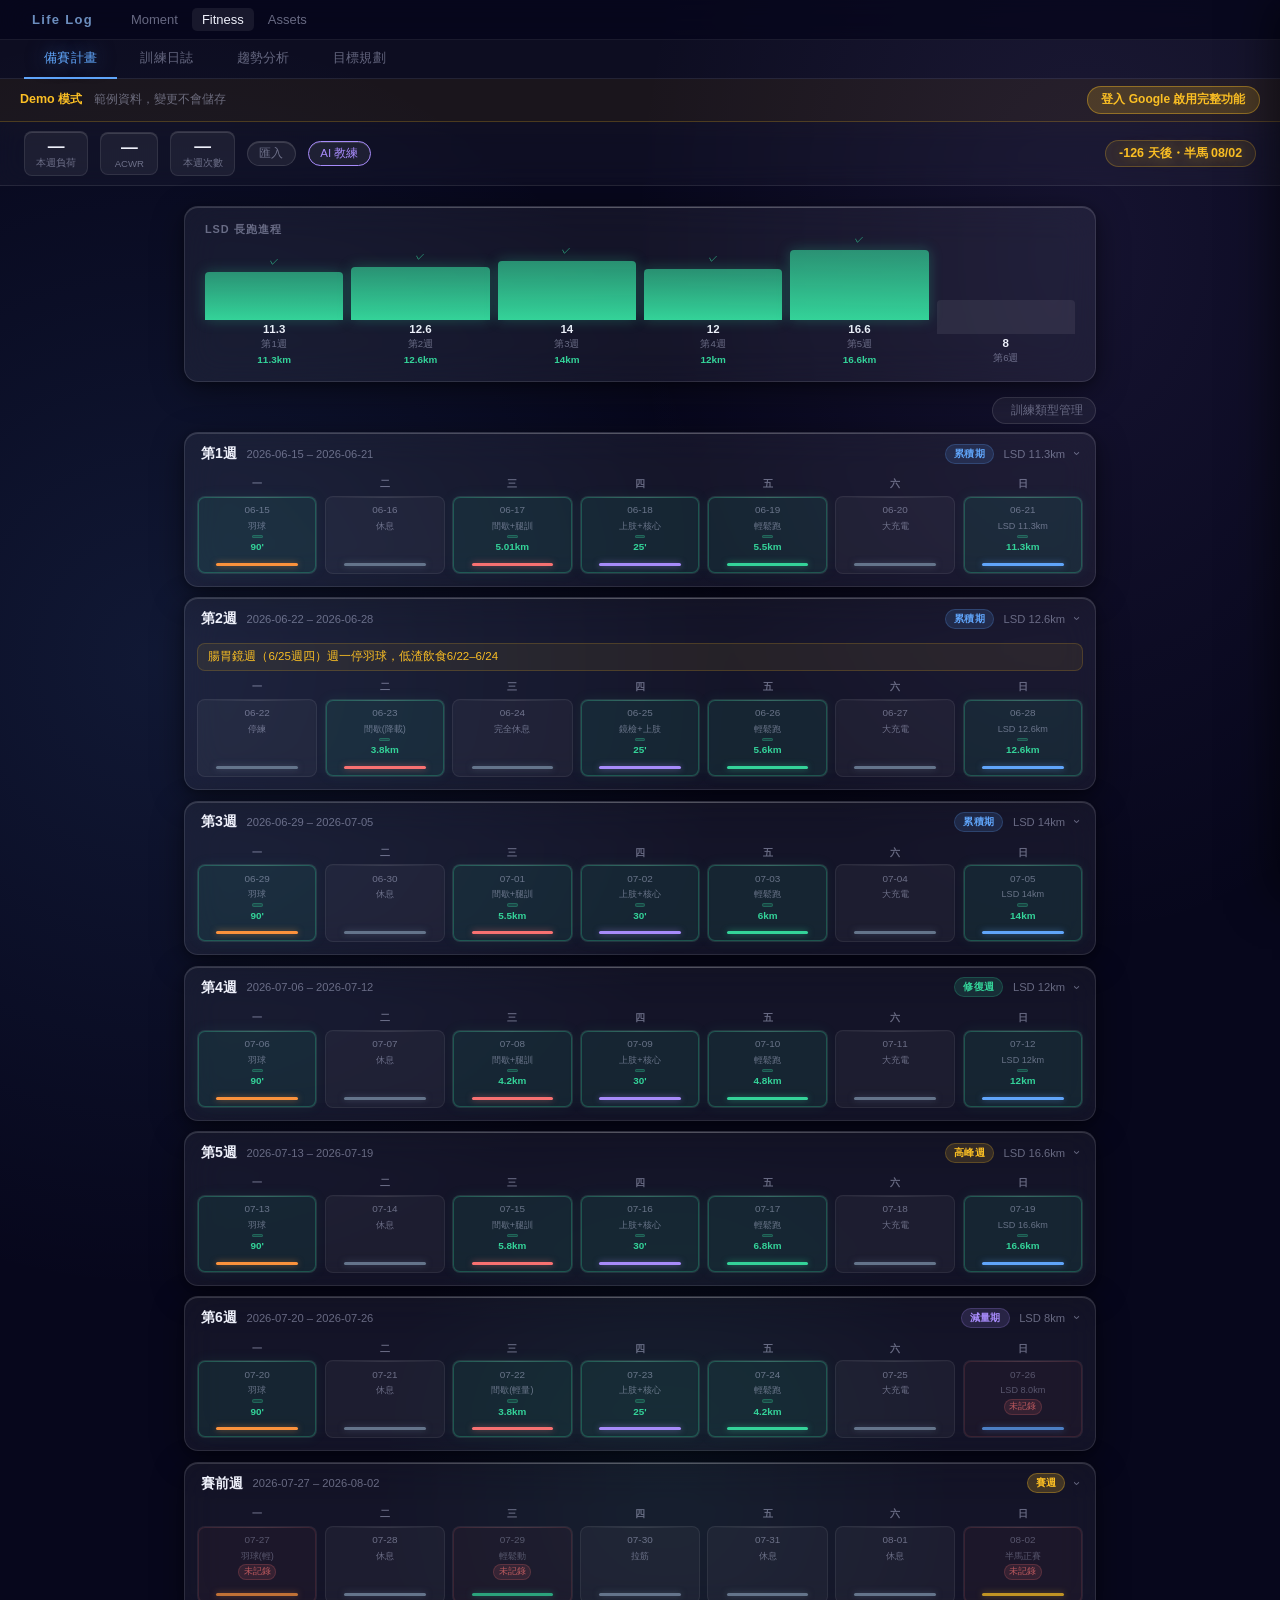
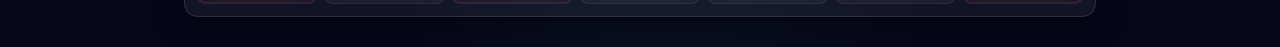
==== commit 99f6805a: "feat: extract and store activity start time (HH:MM) from FIT timestamp FIT session start_time is alr" ====
--- a/fitness/index.html
+++ b/fitness/index.html
@@ -2129,10 +2129,12 @@
   // ── Decode Record messages → elapsed-time objects ────────────────────────────
   const { recs, startTs } = decodeRecs(rawRecs);
   const sesTsRaw = session[2] ?? session[253];
-  const ds = sesTsRaw ? (() => {
+  let ds = null, tim = '';
+  if (sesTsRaw) {
     const d = new Date((sesTsRaw + FIT_EPOCH) * 1000);
-    return `${d.getFullYear()}-${String(d.getMonth()+1).padStart(2,'0')}-${String(d.getDate()).padStart(2,'0')}`;
-  })() : null;
+    ds  = `${d.getFullYear()}-${String(d.getMonth()+1).padStart(2,'0')}-${String(d.getDate()).padStart(2,'0')}`;
+    tim = `${String(d.getHours()).padStart(2,'0')}:${String(d.getMinutes()).padStart(2,'0')}`;
+  }
   if (!ds) return [];
 
   const durSec = session[7] ? session[7] / 1000 : 0;
@@ -2207,7 +2209,7 @@
   }
 
   return [{
-    date: ds, type: runType,
+    date: ds, time: tim, type: runType,
     duration: Math.round(durSec / 60), distance: Math.round(distKm * 100) / 100,
     avgPace, avgHR, avgCadence: Math.round(avgSPM),
     ...(avgStr != null && { avgStrideLength: avgStr }),
@@ -2324,7 +2326,7 @@
     const existing = (data[a.date]||[])[0];
     data[a.date] = [{
       id: existing?.id || (Date.now().toString(36)+Math.random().toString(36).slice(2,5)),
-      time: existing?.time || '',
+      time: existing?.time || a.time || '',
       type: a.type, duration: a.duration,
       rpe: existing?.rpe||0, load: a.duration*(existing?.rpe||0),
       status: 'done', note: existing?.note||'',
